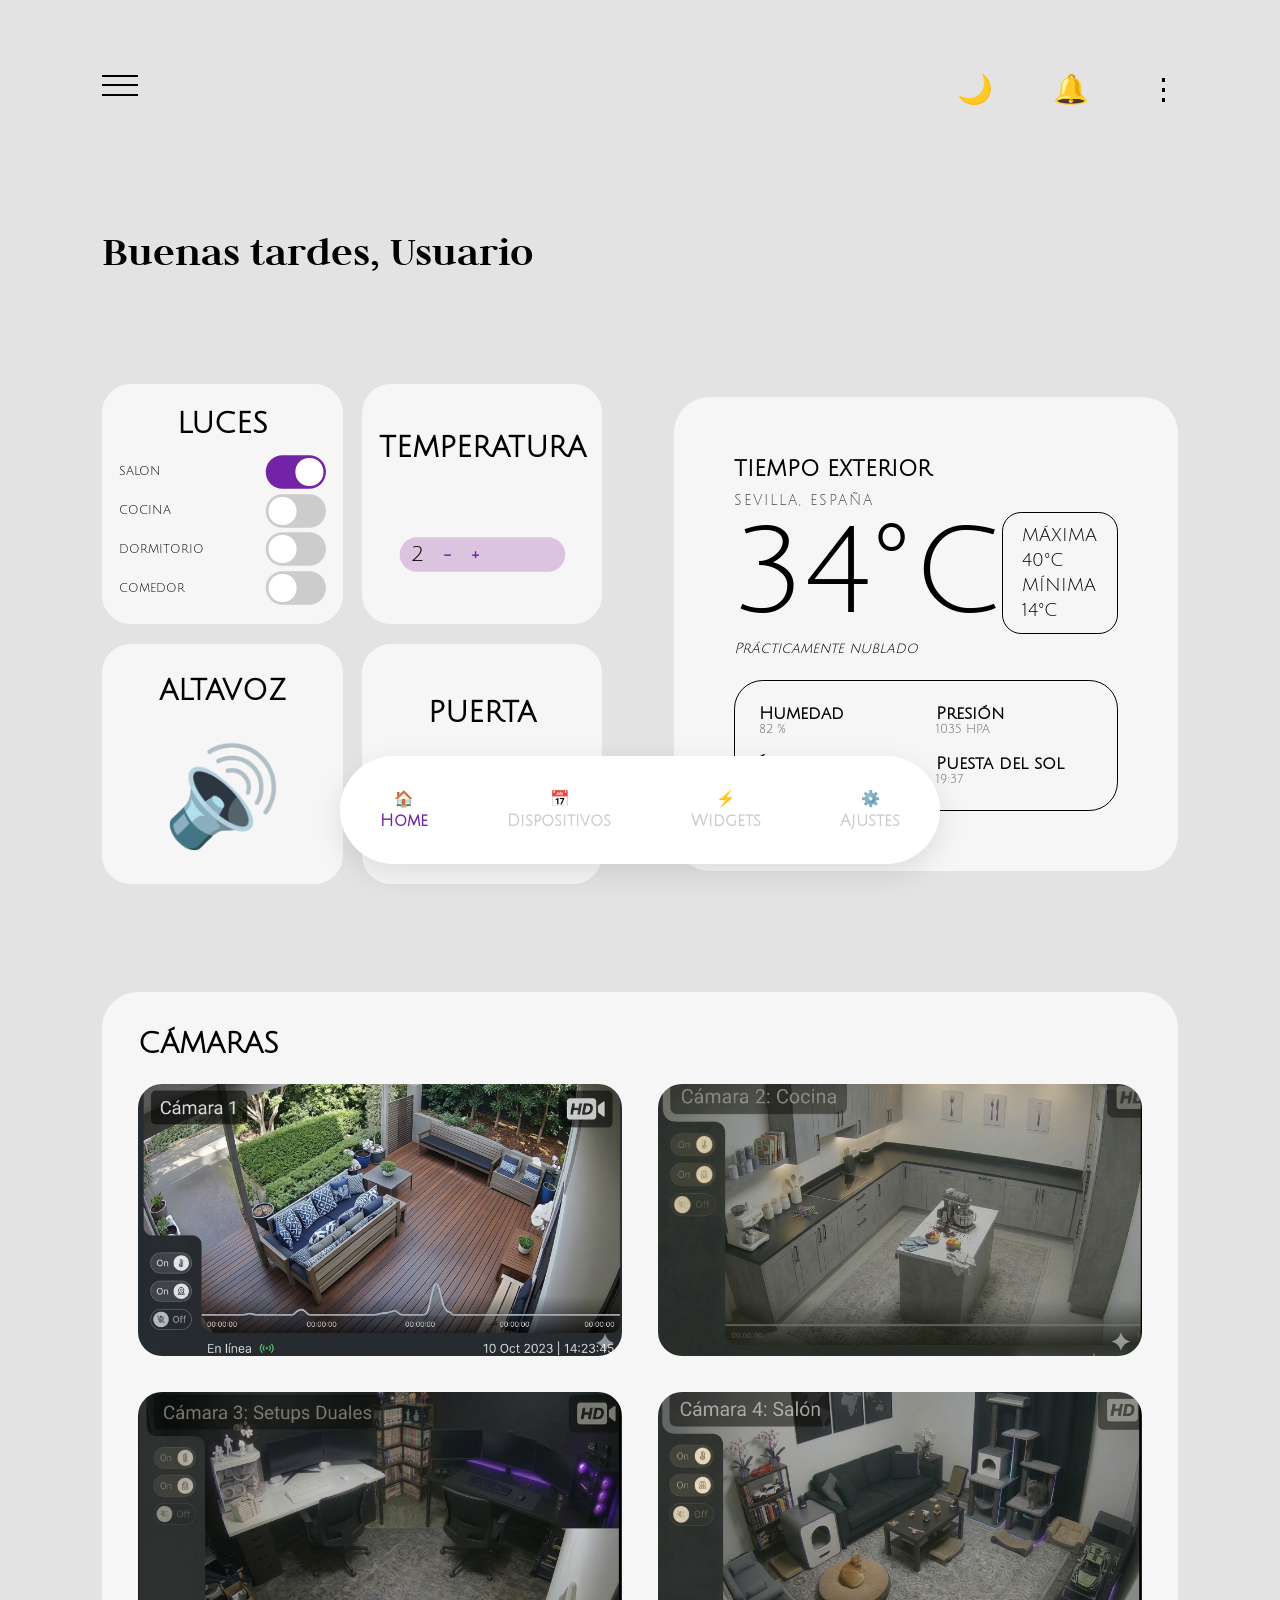
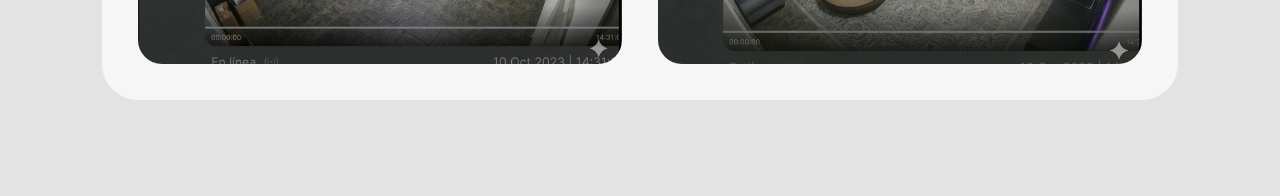
==== index.html @ 878e20cd "Clase MotorJuego creada" ====
<!DOCTYPE html>
<html lang="es">
<head>
    <meta charset="UTF-8">
    <meta name="viewport" content="width=device-width, initial-scale=1.0">
    <title>Smart Home</title>
    <link rel="stylesheet" href="styles.css">
    <link href="https://fonts.googleapis.com/css2?family=Judson&family=Julius+Sans+One&display=swap" rel="stylesheet">
</head>
<body class="tema-claro">

    <main class="contenedor-principal">
        <header class="cabecera">
            <div class="boton-menu">
                <div class="barra-menu"></div>
                <div class="barra-menu"></div>
                <div class="barra-menu"></div>
            </div>
            <div class="iconos-cabecera">
                <div id="interruptor-tema" class="icono-accion">🌙</div>
                <div class="icono-accion">🔔</div>
                <div class="icono-accion">⋮</div>
            </div>
        </header>

        <section class="saludo">
            <h1>Buenas tardes, Usuario</h1>
        </section>

        <div class="widget tarjeta-clima">
    <div class="clima-cabecera">
        <p class="ciudad">TIEMPO EXTERIOR</p>
        <p class="titulo-tiempo">SEVILLA, ESPAÑA</p>
    </div>

    <div class="clima-principal">
        <div class="temp-grande">34°C</div>
        <div class="max-min-caja">
            <p>MÁXIMA 40°C</p>
            <p>MÍNIMA 14°C</p>
        </div>
    </div>

    <p class="estado-cielo">Prácticamente nublado</p>

    <div class="clima-detalles-grid">
        <div class="dato">
            <p>Humedad</p>
            <span>82 %</span>
        </div>
        <div class="dato">
            <p>Presión</p>
            <span>1035 hPa</span>
        </div>
        <div class="dato">
            <p>Índice UV</p>
            <span>14</span>
        </div>
        <div class="dato">
            <p>Puesta del sol</p>
            <span>19:37</span>
        </div>
    </div>
</div>

        <div class="rejilla-controles">
            
            <div class="widget sub-widget">
                <p class="titulo-w">LUCES</p>
                <div class="fila-w">
                    <div>SALON</div>
                    <label class="interruptor">
                        <input type="checkbox" checked>
                        <div class="deslizador"></div>
                    </label>
                </div>
                <div class="fila-w">
                    <div>COCINA</div>
                    <label class="interruptor">
                        <input type="checkbox">
                        <div class="deslizador"></div>
                    </label>
                </div>
                <div class="fila-w">
                    <div>DORMITORIO</div>
                    <label class="interruptor">
                        <input type="checkbox">
                        <div class="deslizador"></div>
                    </label>
                </div>
                <div class="fila-w">
                    <div>COMEDOR</div>
                    <label class="interruptor">
                        <input type="checkbox">
                        <div class="deslizador"></div>
                    </label>
                </div>
            </div>

            <div class="widget sub-widget termostato">
                <p class="titulo-w">TEMPERATURA</p>
                <input type="radio" name="temp" id="t1">
                <input type="radio" name="temp" id="t2" checked>
                <input type="radio" name="temp" id="t3">
                
                <div class="control-botones">
                    <label for="t1" class="btn-adj">-</label>
                    <label for="t2" class="btn-adj">-</label>
                    
                    <div class="numero-ajuste">
                        <div class="n1">1</div>
                        <div class="n2">2</div>
                        <div class="n3">3</div>
                    </div>

                    <label for="t2" class="btn-adj">+</label>
                    <label for="t3" class="btn-adj">+</label>
                </div>
            </div>

            <div class="widget sub-widget">
                <p class="titulo-w">ALTAVOZ</p>
                <div class="icono-grande">🔊</div>
            </div>

            <div class="widget sub-widget">
                <p class="titulo-w">PUERTA</p>
                <label class="interruptor">
                    <input type="checkbox">
                    <div class="deslizador"></div>
                </label>
            </div>
        </div>

        <section class="widget seccion-camaras">
            <p class="titulo-w">CÁMARAS</p>
            <div class="rejilla-camaras">
                <div class="cam hueco-img"><img src="fotos/camara1.png" alt=""></div>
                <div class="cam hueco-img"><img src="fotos/camara2.png" alt=""></div>
                <div class="cam hueco-img"><img src="fotos/camara3.png" alt=""></div>
                <div class="cam hueco-img"><img src="fotos/camara4.png" alt=""></div>
            </div>
        </section>
<!-- Menú -->
        <nav class="navegacion">
            <div class="nav-item activo"><div>🏠</div><p>Home</p></div>
            <div class="nav-item"><div>📅</div><p>Dispositivos</p></div>
            <div class="nav-item"><div>⚡</div><p>Widgets</p></div>
            <div class="nav-item"><div>⚙️</div><p>Ajustes</p></div>
        </nav>
    </main>
<!-- Parte encargada del cambio de tema oscuro/claro -->
    <script>
        const btn = document.getElementById('interruptor-tema');
        btn.addEventListener('click', () => {
            document.body.classList.toggle('modo-oscuro');
            btn.textContent = document.body.classList.contains('modo-oscuro') ? '☀️' : '🌙';
        });
    </script>
</body>
</html>
---- styles.css ----
:root {
    --fondo-fuera: #333;
    --fondo-app: #E3E3E3;
    --tarjeta: rgba(255, 255, 255, 0.7);
    --texto: #000;
    --morado: #7323A6;
    --morado-claro: #DAC4E0;
    --fondo-nav: #FFFFFF;
    --gris: #CCCCCC;
    font-size: 150%;
}

body.modo-oscuro {
    --fondo-app: #121212;
    --tarjeta: #1E1E1E;
    --texto: #FFFFFF;
    --morado-claro: #3D2B4D;
    --fondo-nav: #1A1A1A;
    --gris: #444;
}

* { 
    margin: 0; 
    padding: 0; 
    box-sizing: border-box; 
}

body {
    background-color: var(--fondo-fuera);
    color: var(--texto);
    font-family: 'Julius Sans One', sans-serif;
    display: flex;
    justify-content: center;
    min-height: 100vh;
    transition: background 0.3s ease;
}

.contenedor-principal {
    width: 100%;
    background-color: var(--fondo-app);
    padding: 2rem 12%; 
    padding-bottom: 8rem; 
    min-height: 100vh;
    display: flex;
    flex-direction: column;
}

.cabecera {
    display: flex;
    justify-content: space-between;
    align-items: center;
    margin-bottom: 2rem;
}

.iconos-cabecera { 
    display: flex; 
    gap: 2.5rem; 
    align-items: center; 
}

.iconos-cabecera .icono-accion:nth-child(2):hover {
    animation: temblar 0.3s ease-in-out infinite;
}

@keyframes temblar {
    0%, 100% { transform: rotate(0deg); }
    25% { transform: rotate(15deg); }
    75% { transform: rotate(-15deg); }
}

.icono-accion { 
    cursor: pointer; 
    font-size: 1.2rem; 
    transition: transform 0.2s ease; 
}
.barra-menu { 
    height: 2px; 
    width: 1.5rem; 
    background: var(--texto); 
    margin-bottom: 0.3rem; 
}

.saludo h1 { 
    font-family: 'Judson', serif; 
    font-size: 1.8rem; 
    margin-bottom: 1.5rem; 
}

/* WIDGET CLIMA */
.tarjeta-clima {
    background: var(--tarjeta);
    border-radius: 1.5rem;
    padding: 1.5rem 2rem;
    margin-bottom: 1.5rem;
    display: flex; 
    flex-direction: column;
}

.clima-cabecera {
    text-align: left;
    width: 100%;
}

.titulo-tiempo { 
    font-size: 0.6rem; 
    letter-spacing: 2px; 
    opacity: 0.7; 
}
.ciudad { 
    font-size: 0.9rem; 
    font-weight: bold; 
    margin-bottom: 0.5rem; 
}

.clima-principal {
    display: flex;
    align-items: center;
    justify-content: space-between;
    width: 100%;
    margin-bottom: 0.1rem;
}

.temp-grande { 
    font-size: 3.5rem; 
    font-weight: 300; 
}

.max-min-caja {
    border: 1px solid var(--texto);
    border-radius: 0.8rem;
    padding: 0.4rem 0.8rem;
    font-size: 0.5rem;
    line-height: 1.4;
    background: transparent;
}

.estado-cielo { 
    font-size: 0.6rem; 
    font-style: italic; 
    margin-bottom: 1rem; 
    text-align: left;
    width: 100%;
}

.clima-detalles-grid {
    display: grid;
    grid-template-columns: 1fr 1fr;
    gap: 0.8rem;
    border: 1px solid var(--texto);
    border-radius: 1.2rem;
    padding: 1rem;
    background: transparent;
}

.dato span { 
    font-size: 0.5rem; 
    text-transform: uppercase; 
    opacity: 0.6; 
    display: block; 
}
.dato p { 
    font-size: 0.7rem; 
    font-weight: bold; 
}

.rejilla-controles {
    display: grid;
    grid-template-columns: 1fr 1fr;
    gap: 0.8rem;
    margin-bottom: 1.5rem;
}

.sub-widget {
    aspect-ratio: 1 / 1;
    width: 100%;
    display: flex;
    flex-direction: column;
    align-items: center;
    justify-content: space-around;
    background: var(--tarjeta);
    border-radius: 1.2rem;
    padding: 0.7rem;
    box-sizing: border-box;
    overflow: hidden;
}

/* --- AJUSTE DE CONTENIDO ADAPTABLE --- */
.titulo-w { 
    font-size: 0.7rem; 
    font-weight: bold;
    margin-bottom: 0.2rem;
}

.fila-w { 
    display: flex;
    justify-content: space-between;
    width: 100%;
    align-items: center;
    font-size: 0.5rem;
    gap: 0.2rem;
}

.fila-w div:first-child {
    white-space: nowrap;
    overflow: hidden;
    text-overflow: ellipsis;
    max-width: 55%;
}

/* --- INTERRUPTORES (Ajustados para no pisar texto) --- */
.interruptor { 
    cursor: pointer; 
    position: relative; 
    width: 1.8rem;  
    height: 1rem; 
    transform: scale(0.9); 
    transform-origin: right center;
    flex-shrink: 0; 
}

.interruptor input { 
    opacity: 0; 
    width: 0; 
    height: 0; 
}

.deslizador { 
    position: absolute; 
    inset: 0; 
    background: var(--gris); 
    border-radius: 2rem; 
    transition: 0.4s; 
}

.deslizador:before { 
    position: absolute; 
    content: ""; 
    height: 0.8rem; 
    width: 0.8rem; 
    left: 0.1rem; 
    bottom: 0.1rem; 
    background: #FFF; 
    border-radius: 50%; 
    transition: 0.4s; 
}

input:checked + .deslizador { 
    background: var(--morado); 
}

input:checked + .deslizador:before { 
    transform: translateX(0.8rem); 
}

/* --- TERMOSTATO Y BOTONES --- */
.termostato input, .numero-ajuste div, .control-botones label { 
    display: none; 
}
#t3:checked ~ .control-botones label[for="t2"], #t2:checked ~ .control-botones label[for="t1"] { display: block; order: 1; }
#t1:checked ~ .control-botones .n1, #t2:checked ~ .control-botones .n2, #t3:checked ~ .control-botones .n3 { display: block; }
#t1:checked ~ .control-botones label[for="t2"], #t2:checked ~ .control-botones label[for="t3"] { display: block; order: 3; }

.control-botones {
    background: var(--morado-claro);
    padding: 0.3rem 0.6rem;
    border-radius: 2rem;
    display: flex; 
    gap: 1rem; 
    align-items: center;
    transform: scale(0.8);
    width: 100%;
    max-width: 9rem;
}

.btn-adj { 
    cursor: pointer; 
    color: var(--morado); 
    font-weight: bold; 
    font-size: 0.9rem; 
}

.icono-grande { 
    font-size: 2.2rem; 
}

/* CÁMARAS */
.seccion-camaras {
    background: var(--tarjeta);
    border-radius: 1.5rem;
    padding: 1.5rem;
    margin-bottom: 1rem;
}

.rejilla-camaras { 
    display: grid; 
    grid-template-columns: 1fr; 
    gap: 1.5rem; 
    margin-top: 1rem; 
}

.cam { 
    aspect-ratio: 16 / 9; 
    border-radius: 1rem; 
    overflow: hidden; 
    background: #000; 
}

.cam img { 
    width: 100%; 
    height: 100%; 
    object-fit: cover; 
}

/* --- NAVEGACIÓN --- */
.navegacion {
    position: fixed; 
    bottom: 1.5rem; 
    left: 50%; 
    transform: translateX(-50%);
    width: 80%; 
    max-width: 25rem; 
    height: 4.5rem; 
    background: var(--fondo-nav);
    display: flex; 
    justify-content: space-around; 
    align-items: center;
    border-radius: 2.5rem; 
    box-shadow: 0 10px 30px rgba(0,0,0,0.1); 
    z-index: 1000;
}
.nav-item { 
    text-align: center; 
    color: var(--gris); 
    cursor: pointer; 
    font-size: 0.65rem;
    transition: all 0.3s cubic-bezier(0.175, 0.885, 0.32, 1.275);
}
.nav-item:hover { 
    color: var(--morado); 
    transform: scale(1.2) translateY(-5px); 
}
.nav-item.activo { 
    color: var(--morado); 
}
.nav-item p {
    margin-top: 0.2rem; 
    font-weight: bold; 
}

/* TABLET */
@media (min-width: 48rem) {
    .contenedor-principal { 
        display: grid; 
        grid-template-columns: 1fr 1fr; 
        gap: 2rem; 
        padding: 2rem 5%; 
    }
    .cabecera, .saludo, .tarjeta-clima, .rejilla-controles, .seccion-camaras, .navegacion { 
        grid-column: span 2; 
    }
    .rejilla-controles, .rejilla-camaras { 
        grid-template-columns: 1fr 1fr; 
    }
    .sub-widget { 
        max-width: none; 
        margin: auto; 
    }
    .max-min-caja{
        height: 80%;
        width: 50%;
    }
    .max-min-caja p{
        font-size: large;
        word-spacing: 280%;
    }
}

/* ORDENADOR */
@media (min-width: 64rem) {
    .contenedor-principal {
        display: grid;
        grid-template-columns: 1fr 1fr; 
        grid-template-areas: "header header" "saludo saludo" "widgets tiempo" "camaras camaras";
        gap: 3rem; 
        padding: 3rem 8%;
        font-size: 110%;
        align-items: center; 
    }
    .cabecera { grid-area: header; }
    .saludo { grid-area: saludo; height: fit-content; }
    
    .rejilla-controles { 
        grid-area: widgets; 
        grid-template-columns: 1fr 1fr; 
    }
    
    .tarjeta-clima { 
        grid-area: tiempo; 
        height: auto; 
        width: 100%;
        justify-content: center;
        padding: 2.5rem;
    }
    
    .temp-grande { font-size: 5rem; }
    .interruptor { transform: scale(1.4); }
    .titulo-w{ font-size: 1.2rem; }
    .icono-grande { font-size: 4rem; }
}
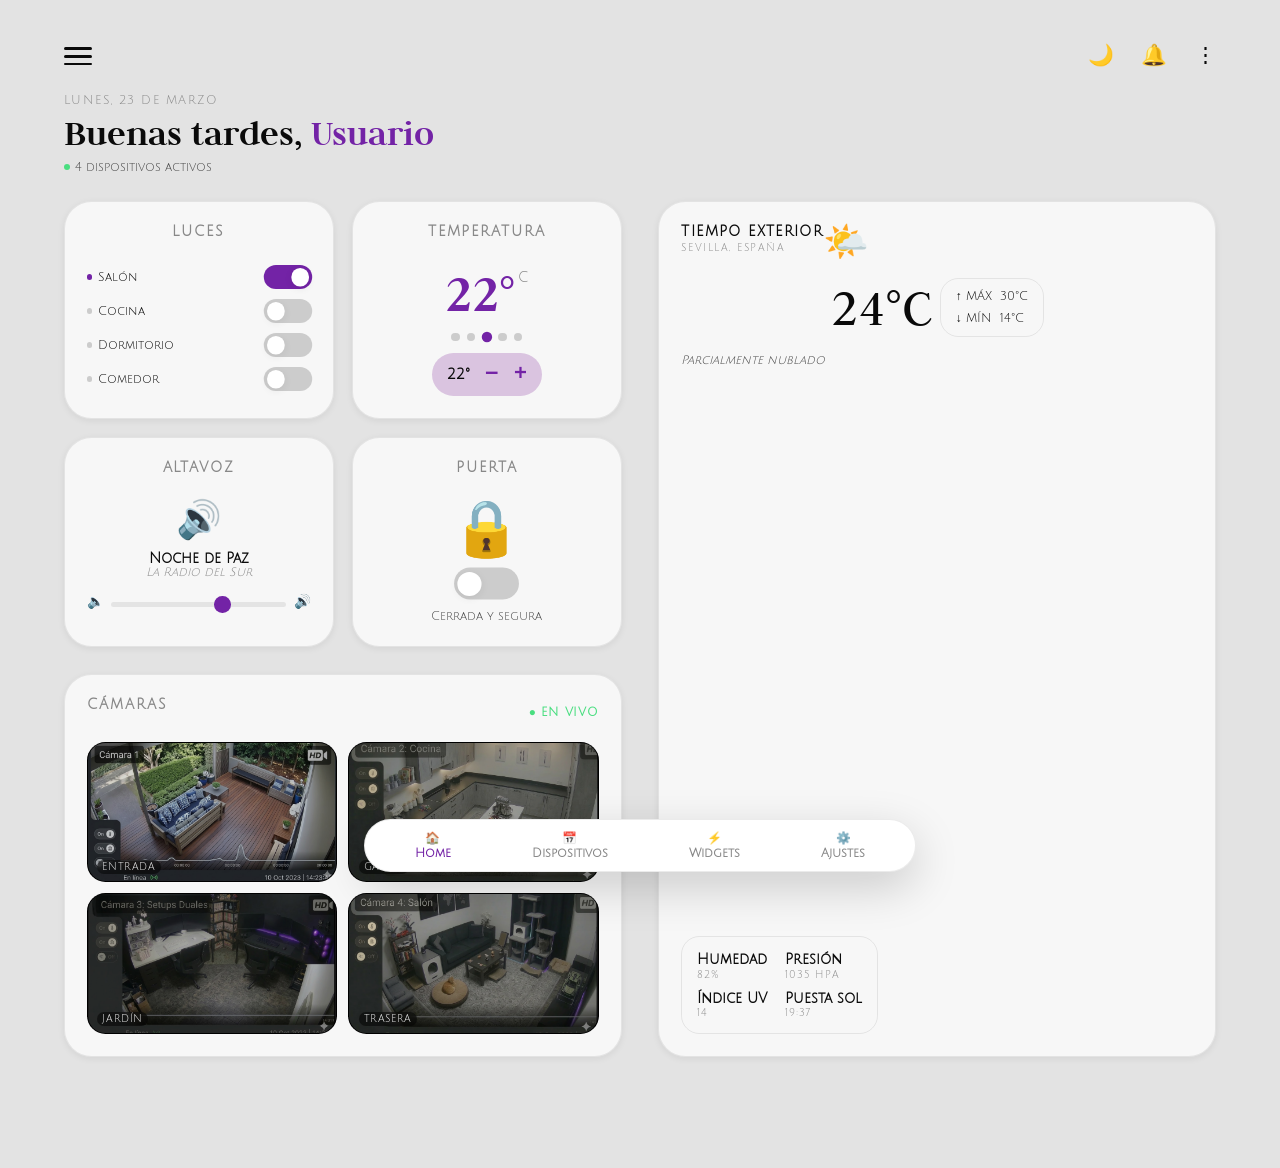
==== commit ab2ffbba: "Modificacion diseño" ====
--- a/index.html
+++ b/index.html
@@ -5,11 +5,15 @@
     <meta name="viewport" content="width=device-width, initial-scale=1.0">
     <title>Smart Home</title>
     <link rel="stylesheet" href="styles.css">
-    <link href="https://fonts.googleapis.com/css2?family=Judson&family=Julius+Sans+One&display=swap" rel="stylesheet">
+    <link href="https://fonts.googleapis.com/css2?family=Judson:ital@0;1&family=Julius+Sans+One&display=swap" rel="stylesheet">
 </head>
-<body class="tema-claro">
+<body>
+
+    <!-- Checkbox oculto que controla el tema oscuro/claro sin JS -->
+    <input type="checkbox" id="tema-toggle" class="tema-input">
 
     <main class="contenedor-principal">
+
         <header class="cabecera">
             <div class="boton-menu">
                 <div class="barra-menu"></div>
@@ -17,145 +21,189 @@
                 <div class="barra-menu"></div>
             </div>
             <div class="iconos-cabecera">
-                <div id="interruptor-tema" class="icono-accion">🌙</div>
-                <div class="icono-accion">🔔</div>
+                <label for="tema-toggle" class="icono-accion icono-tema">
+                    <span class="icono-luna">🌙</span>
+                    <span class="icono-sol">☀️</span>
+                </label>
+                <div class="icono-accion campana">🔔</div>
                 <div class="icono-accion">⋮</div>
             </div>
         </header>
 
         <section class="saludo">
-            <h1>Buenas tardes, Usuario</h1>
+            <p class="saludo-fecha">Lunes, 23 de marzo</p>
+            <h1>Buenas tardes, <span class="saludo-nombre">Usuario</span></h1>
+            <p class="saludo-estado"><span class="estado-punto"></span>4 dispositivos activos</p>
         </section>
 
+        <!-- CLIMA -->
         <div class="widget tarjeta-clima">
-    <div class="clima-cabecera">
-        <p class="ciudad">TIEMPO EXTERIOR</p>
-        <p class="titulo-tiempo">SEVILLA, ESPAÑA</p>
-    </div>
-
-    <div class="clima-principal">
-        <div class="temp-grande">34°C</div>
-        <div class="max-min-caja">
-            <p>MÁXIMA 40°C</p>
-            <p>MÍNIMA 14°C</p>
+            <div class="clima-cabecera">
+                <div>
+                    <p class="ciudad">TIEMPO EXTERIOR</p>
+                    <p class="titulo-tiempo">SEVILLA, ESPAÑA</p>
+                </div>
+                <span class="clima-emoji">🌤️</span>
+            </div>
+            <div class="clima-principal">
+                <div class="temp-grande">24°C</div>
+                <div class="max-min-caja">
+                    <p>↑ MÁX &nbsp;30°C</p>
+                    <p>↓ MÍN &nbsp;14°C</p>
+                </div>
+            </div>
+            <p class="estado-cielo">Parcialmente nublado</p>
+            <div class="clima-detalles-grid">
+                <div class="dato"><p>Humedad</p><span>82%</span></div>
+                <div class="dato"><p>Presión</p><span>1035 hPa</span></div>
+                <div class="dato"><p>Índice UV</p><span>14</span></div>
+                <div class="dato"><p>Puesta sol</p><span>19:37</span></div>
+            </div>
         </div>
-    </div>
-
-    <p class="estado-cielo">Prácticamente nublado</p>
-
-    <div class="clima-detalles-grid">
-        <div class="dato">
-            <p>Humedad</p>
-            <span>82 %</span>
-        </div>
-        <div class="dato">
-            <p>Presión</p>
-            <span>1035 hPa</span>
-        </div>
-        <div class="dato">
-            <p>Índice UV</p>
-            <span>14</span>
-        </div>
-        <div class="dato">
-            <p>Puesta del sol</p>
-            <span>19:37</span>
-        </div>
-    </div>
-</div>
-
+
+        <!-- REJILLA CONTROLES -->
         <div class="rejilla-controles">
-            
+
+            <!-- LUCES -->
             <div class="widget sub-widget">
                 <p class="titulo-w">LUCES</p>
                 <div class="fila-w">
-                    <div>SALON</div>
-                    <label class="interruptor">
-                        <input type="checkbox" checked>
-                        <div class="deslizador"></div>
-                    </label>
-                </div>
-                <div class="fila-w">
-                    <div>COCINA</div>
-                    <label class="interruptor">
-                        <input type="checkbox">
-                        <div class="deslizador"></div>
-                    </label>
-                </div>
-                <div class="fila-w">
-                    <div>DORMITORIO</div>
-                    <label class="interruptor">
-                        <input type="checkbox">
-                        <div class="deslizador"></div>
-                    </label>
-                </div>
-                <div class="fila-w">
-                    <div>COMEDOR</div>
-                    <label class="interruptor">
-                        <input type="checkbox">
-                        <div class="deslizador"></div>
-                    </label>
-                </div>
-            </div>
-
+                    <div class="luz-label"><span class="luz-dot luz-on"></span>Salón</div>
+                    <label class="interruptor"><input type="checkbox" checked><div class="deslizador"></div></label>
+                </div>
+                <div class="fila-w">
+                    <div class="luz-label"><span class="luz-dot"></span>Cocina</div>
+                    <label class="interruptor"><input type="checkbox"><div class="deslizador"></div></label>
+                </div>
+                <div class="fila-w">
+                    <div class="luz-label"><span class="luz-dot"></span>Dormitorio</div>
+                    <label class="interruptor"><input type="checkbox"><div class="deslizador"></div></label>
+                </div>
+                <div class="fila-w">
+                    <div class="luz-label"><span class="luz-dot"></span>Comedor</div>
+                    <label class="interruptor"><input type="checkbox"><div class="deslizador"></div></label>
+                </div>
+            </div>
+
+            <!-- TERMOSTATO -->
             <div class="widget sub-widget termostato">
                 <p class="titulo-w">TEMPERATURA</p>
-                <input type="radio" name="temp" id="t1">
-                <input type="radio" name="temp" id="t2" checked>
-                <input type="radio" name="temp" id="t3">
-                
+
+                <input type="radio" name="temp" id="t1" class="temp-radio">
+                <input type="radio" name="temp" id="t2" class="temp-radio">
+                <input type="radio" name="temp" id="t3" class="temp-radio" checked>
+                <input type="radio" name="temp" id="t4" class="temp-radio">
+                <input type="radio" name="temp" id="t5" class="temp-radio">
+
+                <!-- Número que se muestra según el radio activo -->
+                <div class="temp-display">
+                    <span class="temp-num n1">18°</span>
+                    <span class="temp-num n2">20°</span>
+                    <span class="temp-num n3">22°</span>
+                    <span class="temp-num n4">24°</span>
+                    <span class="temp-num n5">26°</span>
+                    <span class="temp-unit">C</span>
+                </div>
+
+                <!-- Puntitos indicadores -->
+                <div class="temp-dots">
+                    <label for="t1" class="temp-dot"></label>
+                    <label for="t2" class="temp-dot"></label>
+                    <label for="t3" class="temp-dot"></label>
+                    <label for="t4" class="temp-dot"></label>
+                    <label for="t5" class="temp-dot"></label>
+                </div>
+
                 <div class="control-botones">
-                    <label for="t1" class="btn-adj">-</label>
-                    <label for="t2" class="btn-adj">-</label>
-                    
+                    <!-- Botón menos: cada radio "activa" su propio label de bajar -->
+                    <label for="t1" class="btn-adj btn-menos b-t2">−</label>
+                    <label for="t2" class="btn-adj btn-menos b-t3">−</label>
+                    <label for="t3" class="btn-adj btn-menos b-t4">−</label>
+                    <label for="t4" class="btn-adj btn-menos b-t5">−</label>
+
                     <div class="numero-ajuste">
-                        <div class="n1">1</div>
-                        <div class="n2">2</div>
-                        <div class="n3">3</div>
+                        <div class="n1">18°</div>
+                        <div class="n2">20°</div>
+                        <div class="n3">22°</div>
+                        <div class="n4">24°</div>
+                        <div class="n5">26°</div>
                     </div>
 
-                    <label for="t2" class="btn-adj">+</label>
-                    <label for="t3" class="btn-adj">+</label>
-                </div>
-            </div>
-
-            <div class="widget sub-widget">
+                    <!-- Botón mas -->
+                    <label for="t2" class="btn-adj btn-mas b-t1">+</label>
+                    <label for="t3" class="btn-adj btn-mas b-t2">+</label>
+                    <label for="t4" class="btn-adj btn-mas b-t3">+</label>
+                    <label for="t5" class="btn-adj btn-mas b-t4">+</label>
+                </div>
+            </div>
+
+            <!-- ALTAVOZ -->
+            <div class="widget sub-widget altavoz-widget">
                 <p class="titulo-w">ALTAVOZ</p>
-                <div class="icono-grande">🔊</div>
-            </div>
-
-            <div class="widget sub-widget">
+                <div class="altavoz-icono">🔊</div>
+                <div class="altavoz-info">
+                    <p class="altavoz-cancion">Noche de Paz</p>
+                    <p class="altavoz-artista">La Radio del Sur</p>
+                </div>
+                <div class="altavoz-volumen">
+                    <span class="vol-label">🔈</span>
+                    <div class="vol-track">
+                        <input type="range" class="vol-slider" min="0" max="100" value="65">
+                    </div>
+                    <span class="vol-label">🔊</span>
+                </div>
+            </div>
+
+            <!-- PUERTA -->
+            <div class="widget sub-widget puerta-widget">
                 <p class="titulo-w">PUERTA</p>
-                <label class="interruptor">
-                    <input type="checkbox">
+                <div class="puerta-iconos">
+                    <span class="puerta-cerrada-ico">🔒</span>
+                    <span class="puerta-abierta-ico">🔓</span>
+                </div>
+                <label class="interruptor interruptor--grande">
+                    <input type="checkbox" class="puerta-check">
                     <div class="deslizador"></div>
                 </label>
-            </div>
+                <p class="puerta-txt puerta-txt--cerrada">Cerrada y segura</p>
+                <p class="puerta-txt puerta-txt--abierta">Acceso permitido</p>
+            </div>
+
         </div>
 
+        <!-- CÁMARAS -->
         <section class="widget seccion-camaras">
-            <p class="titulo-w">CÁMARAS</p>
+            <div class="camaras-header">
+                <p class="titulo-w">CÁMARAS</p>
+                <span class="badge-live">● EN VIVO</span>
+            </div>
             <div class="rejilla-camaras">
-                <div class="cam hueco-img"><img src="fotos/camara1.png" alt=""></div>
-                <div class="cam hueco-img"><img src="fotos/camara2.png" alt=""></div>
-                <div class="cam hueco-img"><img src="fotos/camara3.png" alt=""></div>
-                <div class="cam hueco-img"><img src="fotos/camara4.png" alt=""></div>
+                <div class="cam hueco-img">
+                    <img src="fotos/camara1.png" alt="Cámara entrada">
+                    <span class="cam-label">Entrada</span>
+                </div>
+                <div class="cam hueco-img">
+                    <img src="fotos/camara2.png" alt="Cámara garaje">
+                    <span class="cam-label">Garaje</span>
+                </div>
+                <div class="cam hueco-img">
+                    <img src="fotos/camara3.png" alt="Cámara jardín">
+                    <span class="cam-label">Jardín</span>
+                </div>
+                <div class="cam hueco-img">
+                    <img src="fotos/camara4.png" alt="Cámara trasera">
+                    <span class="cam-label">Trasera</span>
+                </div>
             </div>
         </section>
-<!-- Menú -->
+
         <nav class="navegacion">
             <div class="nav-item activo"><div>🏠</div><p>Home</p></div>
             <div class="nav-item"><div>📅</div><p>Dispositivos</p></div>
             <div class="nav-item"><div>⚡</div><p>Widgets</p></div>
             <div class="nav-item"><div>⚙️</div><p>Ajustes</p></div>
         </nav>
+
     </main>
-<!-- Parte encargada del cambio de tema oscuro/claro -->
-    <script>
-        const btn = document.getElementById('interruptor-tema');
-        btn.addEventListener('click', () => {
-            document.body.classList.toggle('modo-oscuro');
-            btn.textContent = document.body.classList.contains('modo-oscuro') ? '☀️' : '🌙';
-        });
-    </script>
 </body>
 </html>
--- a/styles.css
+++ b/styles.css
@@ -1,409 +1,438 @@
+/* ============================================================
+   VARIABLES — 3 capas: primitivas → semánticas → componentes
+   ============================================================ */
 :root {
-    --fondo-fuera: #333;
-    --fondo-app: #E3E3E3;
-    --tarjeta: rgba(255, 255, 255, 0.7);
-    --texto: #000;
-    --morado: #7323A6;
-    --morado-claro: #DAC4E0;
-    --fondo-nav: #FFFFFF;
-    --gris: #CCCCCC;
+    /* Capa 1: Primitivas */
+    --clr-purple-900: #1a0a2e;  --clr-purple-700: #4a1a7a;
+    --clr-purple-500: #7323A6;  --clr-purple-300: #a259d4;
+    --clr-purple-100: #DAC4E0;
+    --clr-neutral-900: #111;    --clr-neutral-800: #1E1E1E;
+    --clr-neutral-700: #2a2a2a; --clr-neutral-600: #444;
+    --clr-neutral-400: #888;    --clr-neutral-200: #CCC;
+    --clr-neutral-100: #E3E3E3; --clr-white: #FFF;
+    --clr-green: #4ade80;
+
+    /* Capa 2: Semánticas — modo claro */
+    --color-fondo-pagina:   var(--clr-neutral-200);
+    --color-fondo-app:      var(--clr-neutral-100);
+    --color-superficie:     rgba(255,255,255,0.7);
+    --color-borde:          rgba(0,0,0,0.08);
+    --color-texto:          #0a0a0a;
+    --color-texto-sec:      var(--clr-neutral-600);
+    --color-texto-muted:    var(--clr-neutral-400);
+    --color-acento:         var(--clr-purple-500);
+    --color-acento-claro:   var(--clr-purple-100);
+    --color-acento-oscuro:  var(--clr-purple-700);
+    --color-exito:          var(--clr-green);
+    --color-nav-fondo:      var(--clr-white);
+    --color-toggle-off:     var(--clr-neutral-200);
+
+    /* Capa 3: Componentes */
+    --widget-fondo:   var(--color-superficie);
+    --widget-borde:   1px solid var(--color-borde);
+    --widget-radio:   1.5rem;
+    --widget-padding: 1.2rem;
+
+    /* Utilidades */
+    --r-sm: 0.5rem;   --r-md: 1rem;
+    --r-lg: 1.5rem;   --r-full: 9999rem;
+    --shadow-sm: 0 0.1rem 0.4rem rgba(0,0,0,0.07);
+    --shadow-lg: 0 0.8rem 2.5rem rgba(0,0,0,0.18);
+    --t-fast: 0.15s ease;  --t-normal: 0.3s ease;
+    --t-bounce: 0.4s cubic-bezier(0.175,0.885,0.32,1.275);
+
+    /* Tipografía — todo rem */
+    --fs-2xs: 0.55rem;  --fs-xs: 0.65rem;  --fs-sm: 0.75rem;
+    --fs-md:  1.125rem; --fs-lg: 1.5rem;   --fs-xl: 2rem;
+    --fs-2xl: 3rem;     --fs-3xl: 4rem;
+
     font-size: 150%;
 }
 
-body.modo-oscuro {
-    --fondo-app: #121212;
-    --tarjeta: #1E1E1E;
-    --texto: #FFFFFF;
-    --morado-claro: #3D2B4D;
-    --fondo-nav: #1A1A1A;
-    --gris: #444;
-}
-
-* { 
-    margin: 0; 
-    padding: 0; 
-    box-sizing: border-box; 
-}
+/* Modo oscuro — solo semánticas */
+.tema-input:checked ~ .contenedor-principal {
+    --color-fondo-app:    var(--clr-neutral-900);
+    --color-superficie:   var(--clr-neutral-800);
+    --color-borde:        rgba(255,255,255,0.09);
+    --color-texto:        var(--clr-white);
+    --color-texto-sec:    var(--clr-neutral-400);
+    --color-texto-muted:  var(--clr-neutral-600);
+    --color-acento-claro: var(--clr-purple-900);
+    --color-acento-oscuro:var(--clr-purple-300);
+    --color-nav-fondo:    var(--clr-neutral-800);
+    --color-toggle-off:   var(--clr-neutral-700);
+}
+/* Nav es fixed, necesita selector propio para modo oscuro */
+.tema-input:checked ~ .contenedor-principal .navegacion {
+    background: var(--clr-neutral-800);
+    border-color: rgba(255,255,255,0.09);
+}
+.tema-input:checked ~ .contenedor-principal .nav-item       { color: var(--clr-neutral-400); }
+.tema-input:checked ~ .contenedor-principal .nav-item.activo{ color: var(--clr-purple-300); }
+
+/* ============================================================
+   RESET & BASE
+   ============================================================ */
+*, *::before, *::after { margin: 0; padding: 0; box-sizing: border-box; }
+img { display: block; width: 100%; height: 100%; object-fit: cover; }
+ul  { list-style: none; }
+
+.tema-input { position: absolute; opacity: 0; width: 0; height: 0; pointer-events: none; }
 
 body {
-    background-color: var(--fondo-fuera);
-    color: var(--texto);
+    background: var(--color-fondo-pagina);
     font-family: 'Julius Sans One', sans-serif;
     display: flex;
     justify-content: center;
     min-height: 100vh;
-    transition: background 0.3s ease;
-}
-
+}
+
+/* ============================================================
+   CONTENEDOR (Mobile First)
+   ============================================================ */
 .contenedor-principal {
     width: 100%;
-    background-color: var(--fondo-app);
-    padding: 2rem 12%; 
-    padding-bottom: 8rem; 
+    background: var(--color-fondo-app);
+    color: var(--color-texto);
+    padding: 1.5rem 6% 8rem;
     min-height: 100vh;
     display: flex;
     flex-direction: column;
-}
-
-.cabecera {
-    display: flex;
-    justify-content: space-between;
-    align-items: center;
-    margin-bottom: 2rem;
-}
-
-.iconos-cabecera { 
-    display: flex; 
-    gap: 2.5rem; 
-    align-items: center; 
-}
-
-.iconos-cabecera .icono-accion:nth-child(2):hover {
-    animation: temblar 0.3s ease-in-out infinite;
-}
-
+    gap: 1.25rem;
+    transition: background var(--t-normal), color var(--t-normal);
+}
+
+/* ============================================================
+   CABECERA
+   ============================================================ */
+.cabecera { display: flex; justify-content: space-between; align-items: center; }
+
+.boton-menu { cursor: pointer; display: flex; flex-direction: column; gap: 0.3em; }
+.barra-menu { display: block; height: 0.125rem; width: 1.5rem; background: var(--color-texto); border-radius: var(--r-full); transition: background var(--t-normal); }
+
+.iconos-cabecera { display: flex; gap: 1.5rem; align-items: center; }
+
+.icono-accion { cursor: pointer; font-size: var(--fs-md); line-height: 1; transition: transform var(--t-bounce); }
+.icono-accion:hover { transform: scale(1.2); }
+
+.icono-tema  { display: flex; align-items: center; }
+.icono-luna  { display: block; }
+.icono-sol   { display: none; }
+.tema-input:checked ~ .contenedor-principal .icono-luna { display: none; }
+.tema-input:checked ~ .contenedor-principal .icono-sol  { display: block; }
+
+.campana:hover { animation: temblar 0.4s ease-in-out infinite; }
 @keyframes temblar {
     0%, 100% { transform: rotate(0deg); }
-    25% { transform: rotate(15deg); }
-    75% { transform: rotate(-15deg); }
-}
-
-.icono-accion { 
-    cursor: pointer; 
-    font-size: 1.2rem; 
-    transition: transform 0.2s ease; 
-}
-.barra-menu { 
-    height: 2px; 
-    width: 1.5rem; 
-    background: var(--texto); 
-    margin-bottom: 0.3rem; 
-}
-
-.saludo h1 { 
-    font-family: 'Judson', serif; 
-    font-size: 1.8rem; 
-    margin-bottom: 1.5rem; 
-}
-
-/* WIDGET CLIMA */
+    25%  { transform: rotate(18deg); }
+    75%  { transform: rotate(-18deg); }
+}
+
+/* ============================================================
+   SALUDO
+   ============================================================ */
+.saludo-fecha {
+    font-size: var(--fs-xs);
+    color: var(--color-texto-muted);
+    text-transform: uppercase;
+    letter-spacing: 0.12em;
+    margin-bottom: 0.2rem;
+}
+.saludo h1   { font-family: 'Judson', serif; font-size: var(--fs-lg); font-weight: 700; line-height: 1.2; }
+.saludo-nombre { color: var(--color-acento); }
+.saludo-estado { display: flex; align-items: center; gap: 0.4em; font-size: var(--fs-xs); color: var(--color-texto-sec); margin-top: 0.3rem; }
+
+.estado-punto {
+    display: inline-block;
+    width: 0.5em; height: 0.5em;
+    background: var(--color-exito);
+    border-radius: var(--r-full);
+    animation: pulso 2s ease-in-out infinite;
+}
+@keyframes pulso { 0%, 100% { opacity: 1; } 50% { opacity: 0.3; } }
+
+/* ============================================================
+   WIDGET BASE
+   ============================================================ */
+.widget {
+    background: var(--widget-fondo);
+    border: var(--widget-borde);
+    border-radius: var(--widget-radio);
+    padding: var(--widget-padding);
+    box-shadow: var(--shadow-sm);
+    transition: background var(--t-normal), border-color var(--t-normal), color var(--t-normal);
+}
+.titulo-w {
+    font-size: var(--fs-sm);
+    font-weight: bold;
+    letter-spacing: 0.14em;
+    color: var(--color-texto-muted);
+    margin-bottom: 0.8rem;
+    text-transform: uppercase;
+}
+
+/* ============================================================
+   CLIMA — grid horizontal en móvil/tablet, flex vertical en escritorio
+   ============================================================ */
 .tarjeta-clima {
-    background: var(--tarjeta);
-    border-radius: 1.5rem;
-    padding: 1.5rem 2rem;
-    margin-bottom: 1.5rem;
-    display: flex; 
-    flex-direction: column;
-}
-
-.clima-cabecera {
-    text-align: left;
-    width: 100%;
-}
-
-.titulo-tiempo { 
-    font-size: 0.6rem; 
-    letter-spacing: 2px; 
-    opacity: 0.7; 
-}
-.ciudad { 
-    font-size: 0.9rem; 
-    font-weight: bold; 
-    margin-bottom: 0.5rem; 
-}
-
-.clima-principal {
-    display: flex;
-    align-items: center;
-    justify-content: space-between;
-    width: 100%;
-    margin-bottom: 0.1rem;
-}
-
-.temp-grande { 
-    font-size: 3.5rem; 
-    font-weight: 300; 
-}
-
-.max-min-caja {
-    border: 1px solid var(--texto);
-    border-radius: 0.8rem;
-    padding: 0.4rem 0.8rem;
-    font-size: 0.5rem;
-    line-height: 1.4;
-    background: transparent;
-}
-
-.estado-cielo { 
-    font-size: 0.6rem; 
-    font-style: italic; 
-    margin-bottom: 1rem; 
-    text-align: left;
-    width: 100%;
-}
-
-.clima-detalles-grid {
     display: grid;
     grid-template-columns: 1fr 1fr;
-    gap: 0.8rem;
-    border: 1px solid var(--texto);
-    border-radius: 1.2rem;
-    padding: 1rem;
-    background: transparent;
-}
-
-.dato span { 
-    font-size: 0.5rem; 
-    text-transform: uppercase; 
-    opacity: 0.6; 
-    display: block; 
-}
-.dato p { 
-    font-size: 0.7rem; 
-    font-weight: bold; 
-}
-
+    grid-template-areas: "cab principal" "cielo principal" "detalles detalles";
+    gap: 0.5rem 1rem;
+    align-items: start;
+}
+.clima-cabecera     { grid-area: cab; display: flex; justify-content: space-between; align-items: flex-start; }
+.clima-principal    { grid-area: principal; justify-self: end; align-self: center; display: flex; flex-direction: column; align-items: flex-end; gap: 0.4rem; }
+.estado-cielo       { grid-area: cielo; font-size: var(--fs-xs); font-style: italic; color: var(--color-texto-sec); align-self: start; }
+.clima-detalles-grid{ grid-area: detalles; display: grid; grid-template-columns: repeat(2,1fr); gap: 0.6rem; border: 1px solid var(--color-borde); border-radius: var(--r-md); padding: 0.8rem; }
+
+.ciudad       { font-size: var(--fs-sm); font-weight: bold; letter-spacing: 0.1em; }
+.titulo-tiempo{ font-size: var(--fs-2xs); letter-spacing: 0.15em; color: var(--color-texto-muted); margin-top: 0.15rem; }
+.clima-emoji  { font-size: var(--fs-xl); line-height: 1; }
+.temp-grande  { font-size: var(--fs-3xl); font-weight: 300; line-height: 1; font-family: 'Judson', serif; }
+.max-min-caja { border: 1px solid var(--color-borde); border-radius: var(--r-md); padding: 0.4rem 0.8rem; font-size: var(--fs-xs); line-height: 1.8; }
+.dato p       { font-size: var(--fs-sm); font-weight: bold; }
+.dato span    { font-size: var(--fs-2xs); color: var(--color-texto-muted); display: block; margin-top: 0.1rem; text-transform: uppercase; letter-spacing: 0.08em; }
+
+/* ============================================================
+   REJILLA CONTROLES — 2×2 en móvil
+   ============================================================ */
 .rejilla-controles {
     display: grid;
-    grid-template-columns: 1fr 1fr;
-    gap: 0.8rem;
-    margin-bottom: 1.5rem;
-}
-
+    grid-template-columns: repeat(2, 1fr);
+    gap: 1rem;
+}
 .sub-widget {
-    aspect-ratio: 1 / 1;
-    width: 100%;
     display: flex;
     flex-direction: column;
     align-items: center;
     justify-content: space-around;
-    background: var(--tarjeta);
-    border-radius: 1.2rem;
-    padding: 0.7rem;
-    box-sizing: border-box;
-    overflow: hidden;
-}
-
-/* --- AJUSTE DE CONTENIDO ADAPTABLE --- */
-.titulo-w { 
-    font-size: 0.7rem; 
-    font-weight: bold;
-    margin-bottom: 0.2rem;
-}
-
-.fila-w { 
-    display: flex;
-    justify-content: space-between;
-    width: 100%;
-    align-items: center;
-    font-size: 0.5rem;
-    gap: 0.2rem;
-}
-
-.fila-w div:first-child {
-    white-space: nowrap;
-    overflow: hidden;
-    text-overflow: ellipsis;
-    max-width: 55%;
-}
-
-/* --- INTERRUPTORES (Ajustados para no pisar texto) --- */
-.interruptor { 
-    cursor: pointer; 
-    position: relative; 
-    width: 1.8rem;  
-    height: 1rem; 
-    transform: scale(0.9); 
-    transform-origin: right center;
-    flex-shrink: 0; 
-}
-
-.interruptor input { 
-    opacity: 0; 
-    width: 0; 
-    height: 0; 
-}
-
-.deslizador { 
-    position: absolute; 
-    inset: 0; 
-    background: var(--gris); 
-    border-radius: 2rem; 
-    transition: 0.4s; 
-}
-
-.deslizador:before { 
-    position: absolute; 
-    content: ""; 
-    height: 0.8rem; 
-    width: 0.8rem; 
-    left: 0.1rem; 
-    bottom: 0.1rem; 
-    background: #FFF; 
-    border-radius: 50%; 
-    transition: 0.4s; 
-}
-
-input:checked + .deslizador { 
-    background: var(--morado); 
-}
-
-input:checked + .deslizador:before { 
-    transform: translateX(0.8rem); 
-}
-
-/* --- TERMOSTATO Y BOTONES --- */
-.termostato input, .numero-ajuste div, .control-botones label { 
-    display: none; 
-}
-#t3:checked ~ .control-botones label[for="t2"], #t2:checked ~ .control-botones label[for="t1"] { display: block; order: 1; }
-#t1:checked ~ .control-botones .n1, #t2:checked ~ .control-botones .n2, #t3:checked ~ .control-botones .n3 { display: block; }
-#t1:checked ~ .control-botones label[for="t2"], #t2:checked ~ .control-botones label[for="t3"] { display: block; order: 3; }
-
-.control-botones {
-    background: var(--morado-claro);
-    padding: 0.3rem 0.6rem;
-    border-radius: 2rem;
-    display: flex; 
-    gap: 1rem; 
-    align-items: center;
-    transform: scale(0.8);
-    width: 100%;
-    max-width: 9rem;
-}
-
-.btn-adj { 
-    cursor: pointer; 
-    color: var(--morado); 
-    font-weight: bold; 
-    font-size: 0.9rem; 
-}
-
-.icono-grande { 
-    font-size: 2.2rem; 
-}
-
-/* CÁMARAS */
-.seccion-camaras {
-    background: var(--tarjeta);
-    border-radius: 1.5rem;
-    padding: 1.5rem;
-    margin-bottom: 1rem;
-}
-
-.rejilla-camaras { 
-    display: grid; 
-    grid-template-columns: 1fr; 
-    gap: 1.5rem; 
-    margin-top: 1rem; 
-}
-
-.cam { 
-    aspect-ratio: 16 / 9; 
-    border-radius: 1rem; 
-    overflow: hidden; 
-    background: #000; 
-}
-
-.cam img { 
-    width: 100%; 
-    height: 100%; 
-    object-fit: cover; 
-}
-
-/* --- NAVEGACIÓN --- */
+    aspect-ratio: 1 / 1;
+    padding: 1.2rem;
+}
+
+/* ============================================================
+   TOGGLE (interruptores)
+   ============================================================ */
+.interruptor { position: relative; width: 2.4rem; height: 1.2rem; cursor: pointer; flex-shrink: 0; }
+.interruptor input { opacity: 0; width: 0; height: 0; position: absolute; }
+.deslizador {
+    position: absolute; inset: 0;
+    background: var(--color-toggle-off);
+    border-radius: var(--r-full);
+    transition: background var(--t-normal);
+}
+.deslizador::before {
+    content: ''; position: absolute;
+    width: 0.9rem; height: 0.9rem;
+    left: 0.15rem; top: 50%;
+    transform: translateY(-50%);
+    background: var(--clr-white);
+    border-radius: 50%;
+    box-shadow: var(--shadow-sm);
+    transition: transform var(--t-normal);
+}
+.interruptor input:checked + .deslizador                { background: var(--color-acento); }
+.interruptor input:checked + .deslizador::before        { transform: translateY(-50%) translateX(1.2rem); }
+
+.interruptor--grande { width: 3.2rem; height: 1.6rem; }
+.interruptor--grande .deslizador::before                { width: 1.2rem; height: 1.2rem; }
+.interruptor--grande input:checked + .deslizador::before{ transform: translateY(-50%) translateX(1.6rem); }
+
+/* ============================================================
+   LUCES
+   ============================================================ */
+.fila-w     { display: flex; justify-content: space-between; width: 100%; align-items: center; font-size: var(--fs-xs); }
+.luz-label  { display: flex; align-items: center; gap: 0.5em; }
+.luz-dot    { display: inline-block; width: 0.45em; height: 0.45em; border-radius: var(--r-full); background: var(--color-toggle-off); transition: background var(--t-normal); }
+.luz-dot.luz-on { background: var(--color-acento); }
+
+/* ============================================================
+   TERMOSTATO (CSS puro, sin JS)
+   ============================================================ */
+.termostato  { gap: 0.6rem; }
+.temp-radio  { display: none; }
+
+.temp-display{ display: flex; align-items: baseline; justify-content: center; gap: 0.15em; }
+.temp-num    { display: none; font-family: 'Judson', serif; font-size: var(--fs-2xl); color: var(--color-acento); line-height: 1; font-weight: 700; }
+.temp-unit   { font-size: var(--fs-sm); color: var(--color-texto-muted); align-self: flex-start; padding-top: 0.3em; }
+
+#t1:checked ~ .temp-display .n1, #t2:checked ~ .temp-display .n2,
+#t3:checked ~ .temp-display .n3, #t4:checked ~ .temp-display .n4,
+#t5:checked ~ .temp-display .n5 { display: block; }
+
+.temp-dots  { display: flex; gap: 0.4em; justify-content: center; }
+.temp-dot   { width: 0.45em; height: 0.45em; border-radius: var(--r-full); background: var(--color-toggle-off); cursor: pointer; transition: background var(--t-fast), transform var(--t-fast); }
+.temp-dot:hover { transform: scale(1.4); }
+
+#t1:checked ~ .temp-dots label:nth-child(1), #t2:checked ~ .temp-dots label:nth-child(2),
+#t3:checked ~ .temp-dots label:nth-child(3), #t4:checked ~ .temp-dots label:nth-child(4),
+#t5:checked ~ .temp-dots label:nth-child(5) { background: var(--color-acento); transform: scale(1.3); }
+
+.control-botones { background: var(--color-acento-claro); padding: 0.4rem 0.8rem; border-radius: var(--r-full); display: flex; gap: 0.8rem; align-items: center; transition: background var(--t-normal); }
+.btn-adj         { cursor: pointer; color: var(--color-acento); font-weight: bold; font-size: var(--fs-lg); line-height: 1; transition: transform var(--t-fast), color var(--t-fast); display: none; }
+.btn-adj:hover   { transform: scale(1.3); color: var(--color-acento-oscuro); }
+.numero-ajuste   { font-size: var(--fs-sm); font-weight: bold; color: var(--color-texto); }
+.numero-ajuste div { display: none; }
+
+#t2:checked ~ .control-botones .b-t2.btn-menos,
+#t3:checked ~ .control-botones .b-t3.btn-menos,
+#t4:checked ~ .control-botones .b-t4.btn-menos,
+#t5:checked ~ .control-botones .b-t5.btn-menos { display: block; order: 1; }
+
+#t1:checked ~ .control-botones .n1, #t2:checked ~ .control-botones .n2,
+#t3:checked ~ .control-botones .n3, #t4:checked ~ .control-botones .n4,
+#t5:checked ~ .control-botones .n5 { display: block; order: 2; }
+
+#t1:checked ~ .control-botones .b-t1.btn-mas,
+#t2:checked ~ .control-botones .b-t2.btn-mas,
+#t3:checked ~ .control-botones .b-t3.btn-mas,
+#t4:checked ~ .control-botones .b-t4.btn-mas { display: block; order: 3; }
+
+/* ============================================================
+   ALTAVOZ
+   ============================================================ */
+.altavoz-icono   { font-size: var(--fs-xl); line-height: 1; }
+.altavoz-info    { text-align: center; }
+.altavoz-cancion { font-size: var(--fs-sm); font-weight: bold; color: var(--color-texto); }
+.altavoz-artista { font-size: var(--fs-xs); color: var(--color-texto-muted); font-style: italic; }
+
+.altavoz-volumen { display: flex; align-items: center; gap: 0.4em; width: 100%; }
+.vol-label       { font-size: var(--fs-sm); flex-shrink: 0; }
+.vol-track       { flex: 1; }
+.vol-slider {
+    -webkit-appearance: none; appearance: none;
+    width: 100%; height: 0.25rem;
+    background: var(--color-borde);
+    border-radius: var(--r-full);
+    outline: none; cursor: pointer;
+    accent-color: var(--color-acento);
+}
+.vol-slider::-webkit-slider-thumb {
+    -webkit-appearance: none;
+    width: 0.9rem; height: 0.9rem;
+    background: var(--color-acento);
+    border-radius: 50%; cursor: pointer;
+    transition: transform var(--t-fast);
+}
+.vol-slider::-webkit-slider-thumb:hover { transform: scale(1.3); }
+.vol-slider::-moz-range-thumb { width: 0.9rem; height: 0.9rem; background: var(--color-acento); border: none; border-radius: 50%; cursor: pointer; }
+
+/* ============================================================
+   PUERTA
+   ============================================================ */
+.puerta-widget      { gap: 0.7rem; }
+.puerta-iconos      { font-size: var(--fs-2xl); line-height: 1; }
+.puerta-abierta-ico { display: none; }
+.puerta-widget:has(.puerta-check:checked) .puerta-cerrada-ico { display: none; }
+.puerta-widget:has(.puerta-check:checked) .puerta-abierta-ico { display: block; }
+
+.puerta-txt         { font-size: var(--fs-xs); color: var(--color-texto-sec); text-align: center; }
+.puerta-txt--abierta{ display: none; }
+.puerta-widget:has(.puerta-check:checked) .puerta-txt--cerrada { display: none; }
+.puerta-widget:has(.puerta-check:checked) .puerta-txt--abierta { display: block; color: var(--color-acento); }
+
+/* ============================================================
+   CÁMARAS
+   ============================================================ */
+.camaras-header { display: flex; justify-content: space-between; align-items: center; margin-bottom: 0.8rem; }
+.badge-live     { font-size: var(--fs-xs); color: var(--color-exito); font-weight: bold; letter-spacing: 0.06em; }
+
+.rejilla-camaras {
+    display: grid;
+    grid-template-columns: repeat(auto-fill, minmax(min(100%, 11rem), 1fr));
+    gap: 0.75rem;
+}
+.cam { position: relative; aspect-ratio: 16/9; border-radius: var(--r-md); overflow: hidden; background: #000; border: var(--widget-borde); }
+.cam img             { opacity: 0.85; transition: opacity var(--t-normal); }
+.cam:hover img       { opacity: 1; }
+.cam-label {
+    position: absolute; bottom: 0.4rem; left: 0.5rem;
+    font-size: var(--fs-2xs); color: var(--clr-white);
+    background: rgba(0,0,0,0.5); padding: 0.15em 0.5em;
+    border-radius: var(--r-sm); text-transform: uppercase;
+    letter-spacing: 0.06em; backdrop-filter: blur(0.2rem);
+}
+
+/* ============================================================
+   NAVEGACIÓN
+   ============================================================ */
 .navegacion {
-    position: fixed; 
-    bottom: 1.5rem; 
-    left: 50%; 
-    transform: translateX(-50%);
-    width: 80%; 
-    max-width: 25rem; 
-    height: 4.5rem; 
-    background: var(--fondo-nav);
-    display: flex; 
-    justify-content: space-around; 
-    align-items: center;
-    border-radius: 2.5rem; 
-    box-shadow: 0 10px 30px rgba(0,0,0,0.1); 
+    position: fixed; bottom: 1.25rem; left: 50%; transform: translateX(-50%);
+    width: 80%; max-width: 22rem;
+    background: var(--color-nav-fondo);
+    border: 1px solid var(--color-borde);
+    border-radius: var(--r-full);
+    box-shadow: var(--shadow-lg);
+    display: flex; justify-content: space-around; align-items: center;
+    padding: 0.6rem 0.5rem;
     z-index: 1000;
-}
-.nav-item { 
-    text-align: center; 
-    color: var(--gris); 
-    cursor: pointer; 
-    font-size: 0.65rem;
-    transition: all 0.3s cubic-bezier(0.175, 0.885, 0.32, 1.275);
-}
-.nav-item:hover { 
-    color: var(--morado); 
-    transform: scale(1.2) translateY(-5px); 
-}
-.nav-item.activo { 
-    color: var(--morado); 
-}
-.nav-item p {
-    margin-top: 0.2rem; 
-    font-weight: bold; 
-}
-
-/* TABLET */
+    transition: background var(--t-normal), border-color var(--t-normal);
+}
+.nav-item       { text-align: center; color: var(--clr-neutral-400); cursor: pointer; font-size: var(--fs-xs); transition: color var(--t-bounce), transform var(--t-bounce); }
+.nav-item:hover { color: var(--color-acento); transform: scale(1.15) translateY(-0.2rem); }
+.nav-item.activo{ color: var(--color-acento); }
+.nav-item p     { margin-top: 0.15rem; font-weight: bold; }
+
+/* ============================================================
+   MEDIA QUERIES — solo min-width (Mobile First)
+   ============================================================ */
+
+/* Tablet */
 @media (min-width: 48rem) {
-    .contenedor-principal { 
-        display: grid; 
-        grid-template-columns: 1fr 1fr; 
-        gap: 2rem; 
-        padding: 2rem 5%; 
+    .contenedor-principal   { padding: 2rem 5% 8rem; }
+    .saludo h1              { font-size: var(--fs-xl); }
+    .clima-detalles-grid    { grid-template-columns: repeat(4, 1fr); }
+    .rejilla-controles      { grid-template-columns: repeat(auto-fill, minmax(min(100%, 16rem), 1fr)); gap: 1.25rem; }
+    .rejilla-camaras        { grid-template-columns: repeat(auto-fill, minmax(min(100%, 13rem), 1fr)); }
+    .navegacion             { max-width: 28rem; }
+}
+
+/* Escritorio */
+@media (min-width: 64rem) {
+    :root { font-size: 115%; }
+
+    .contenedor-principal {
+        max-width: 92rem;
+        display: grid;
+        grid-template-columns: 1fr 1fr;
+        grid-template-areas:
+            "header  header"
+            "saludo  saludo"
+            "widgets tiempo"
+            "camaras tiempo";
+        column-gap: 2rem; row-gap: 1.5rem;
+        padding: 2.5rem 5% 6rem;
+        align-items: start;
     }
-    .cabecera, .saludo, .tarjeta-clima, .rejilla-controles, .seccion-camaras, .navegacion { 
-        grid-column: span 2; 
+    .cabecera           { grid-area: header; }
+    .saludo             { grid-area: saludo; }
+    .rejilla-controles  { grid-area: widgets; }
+    .seccion-camaras    { grid-area: camaras; }
+
+    /* Clima: vertical a la derecha */
+    .tarjeta-clima {
+        grid-area: tiempo;
+        display: flex; flex-direction: column;
+        gap: 0.9rem; height: 100%;
+        justify-content: space-between;
     }
-    .rejilla-controles, .rejilla-camaras { 
-        grid-template-columns: 1fr 1fr; 
-    }
-    .sub-widget { 
-        max-width: none; 
-        margin: auto; 
-    }
-    .max-min-caja{
-        height: 80%;
-        width: 50%;
-    }
-    .max-min-caja p{
-        font-size: large;
-        word-spacing: 280%;
-    }
-}
-
-/* ORDENADOR */
-@media (min-width: 64rem) {
-    .contenedor-principal {
-        display: grid;
-        grid-template-columns: 1fr 1fr; 
-        grid-template-areas: "header header" "saludo saludo" "widgets tiempo" "camaras camaras";
-        gap: 3rem; 
-        padding: 3rem 8%;
-        font-size: 110%;
-        align-items: center; 
-    }
-    .cabecera { grid-area: header; }
-    .saludo { grid-area: saludo; height: fit-content; }
-    
-    .rejilla-controles { 
-        grid-area: widgets; 
-        grid-template-columns: 1fr 1fr; 
-    }
-    
-    .tarjeta-clima { 
-        grid-area: tiempo; 
-        height: auto; 
-        width: 100%;
-        justify-content: center;
-        padding: 2.5rem;
-    }
-    
-    .temp-grande { font-size: 5rem; }
-    .interruptor { transform: scale(1.4); }
-    .titulo-w{ font-size: 1.2rem; }
-    .icono-grande { font-size: 4rem; }
+    .tarjeta-clima .clima-principal    { flex-direction: row; align-items: center; justify-content: space-between; }
+    .tarjeta-clima .clima-detalles-grid{ grid-template-columns: repeat(2,1fr); margin-top: auto; }
+
+    .saludo h1          { font-size: var(--fs-xl); }
+    .temp-grande        { font-size: var(--fs-2xl); }
+
+    .rejilla-controles  { grid-template-columns: repeat(auto-fill, minmax(min(100%, 13rem), 1fr)); gap: 1rem; }
+    .sub-widget         { aspect-ratio: unset; min-height: 11rem; justify-content: flex-start; gap: 0.65rem; }
+    .rejilla-camaras    { grid-template-columns: repeat(auto-fill, minmax(min(100%, 11rem), 1fr)); gap: 0.6rem; }
+    .navegacion         { bottom: 1.5rem; max-width: 30rem; }
+    .interruptor        { transform: scale(1.1); }
+}
+
+/* Pantallas muy grandes */
+@media (min-width: 90rem) {
+    :root { font-size: 125%; }
+    .contenedor-principal { padding: 3rem 7% 6rem; }
+    .rejilla-controles    { grid-template-columns: repeat(auto-fill, minmax(min(100%, 14rem), 1fr)); }
 }
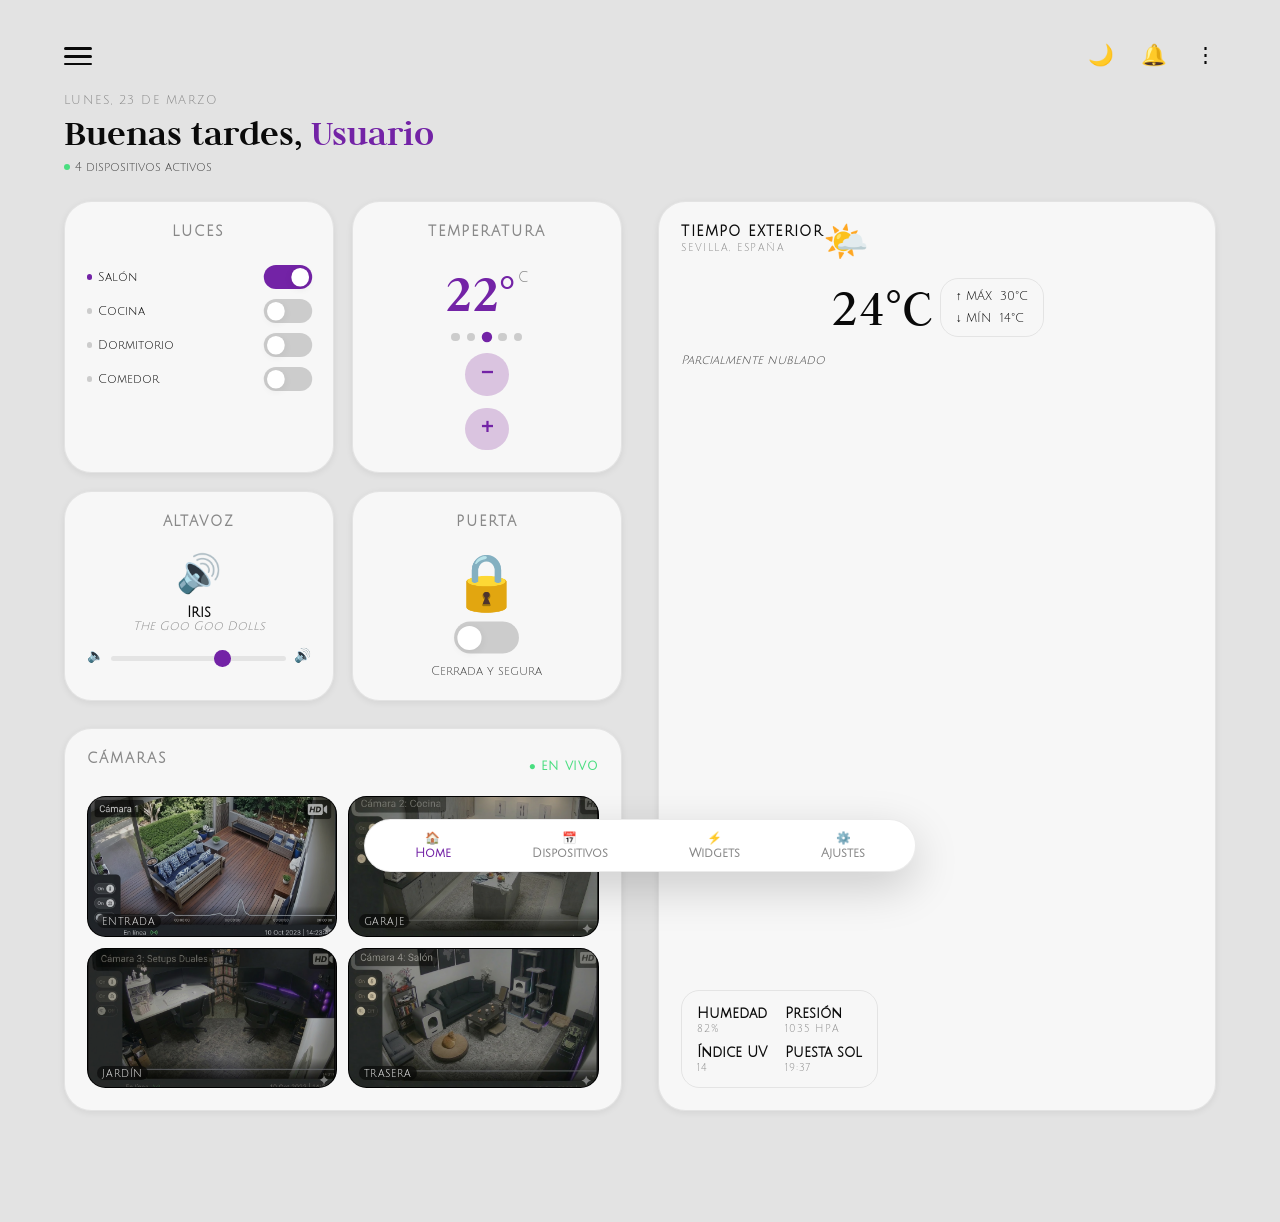
==== commit 46c4b005: "Corrección css" ====
--- a/index.html
+++ b/index.html
@@ -116,19 +116,12 @@
 
                 <div class="control-botones">
                     <!-- Botón menos: cada radio "activa" su propio label de bajar -->
-                    <label for="t1" class="btn-adj btn-menos b-t2">−</label>
-                    <label for="t2" class="btn-adj btn-menos b-t3">−</label>
-                    <label for="t3" class="btn-adj btn-menos b-t4">−</label>
-                    <label for="t4" class="btn-adj btn-menos b-t5">−</label>
-
-                    <div class="numero-ajuste">
-                        <div class="n1">18°</div>
-                        <div class="n2">20°</div>
-                        <div class="n3">22°</div>
-                        <div class="n4">24°</div>
-                        <div class="n5">26°</div>
-                    </div>
-
+                    <label for="t1" class="btn-adj btn-menos b-t2">-</label>
+                    <label for="t2" class="btn-adj btn-menos b-t3">-</label>
+                    <label for="t3" class="btn-adj btn-menos b-t4">-</label>
+                    <label for="t4" class="btn-adj btn-menos b-t5"></label>
+                </div>
+                <div class="control-botones">
                     <!-- Botón mas -->
                     <label for="t2" class="btn-adj btn-mas b-t1">+</label>
                     <label for="t3" class="btn-adj btn-mas b-t2">+</label>
@@ -142,8 +135,8 @@
                 <p class="titulo-w">ALTAVOZ</p>
                 <div class="altavoz-icono">🔊</div>
                 <div class="altavoz-info">
-                    <p class="altavoz-cancion">Noche de Paz</p>
-                    <p class="altavoz-artista">La Radio del Sur</p>
+                    <p class="altavoz-cancion">Iris</p>
+                    <p class="altavoz-artista">The Goo Goo Dolls</p>
                 </div>
                 <div class="altavoz-volumen">
                     <span class="vol-label">🔈</span>
@@ -175,7 +168,7 @@
         <section class="widget seccion-camaras">
             <div class="camaras-header">
                 <p class="titulo-w">CÁMARAS</p>
-                <span class="badge-live">● EN VIVO</span>
+                <span class="enVivo">● EN VIVO</span>
             </div>
             <div class="rejilla-camaras">
                 <div class="cam hueco-img">
--- a/styles.css
+++ b/styles.css
@@ -1,51 +1,61 @@
-/* ============================================================
-   VARIABLES — 3 capas: primitivas → semánticas → componentes
-   ============================================================ */
 :root {
-    /* Capa 1: Primitivas */
-    --clr-purple-900: #1a0a2e;  --clr-purple-700: #4a1a7a;
-    --clr-purple-500: #7323A6;  --clr-purple-300: #a259d4;
+    /* Colores generales */
+    --clr-purple-900: #1a0a2e;  
+    --clr-purple-700: #4a1a7a;
+    --clr-purple-500: #7323A6;  
+    --clr-purple-300: #a259d4;
     --clr-purple-100: #DAC4E0;
-    --clr-neutral-900: #111;    --clr-neutral-800: #1E1E1E;
-    --clr-neutral-700: #2a2a2a; --clr-neutral-600: #444;
-    --clr-neutral-400: #888;    --clr-neutral-200: #CCC;
-    --clr-neutral-100: #E3E3E3; --clr-white: #FFF;
+    --clr-neutral-900: #111;    
+    --clr-neutral-800: #1E1E1E;
+    --clr-neutral-700: #2a2a2a; 
+    --clr-neutral-600: #444;
+    --clr-neutral-400: #888;    
+    --clr-neutral-200: #CCC;
+    --clr-neutral-100: #E3E3E3; 
+    --clr-white: #FFF;
     --clr-green: #4ade80;
 
-    /* Capa 2: Semánticas — modo claro */
-    --color-fondo-pagina:   var(--clr-neutral-200);
-    --color-fondo-app:      var(--clr-neutral-100);
-    --color-superficie:     rgba(255,255,255,0.7);
-    --color-borde:          rgba(0,0,0,0.08);
-    --color-texto:          #0a0a0a;
-    --color-texto-sec:      var(--clr-neutral-600);
-    --color-texto-muted:    var(--clr-neutral-400);
-    --color-acento:         var(--clr-purple-500);
-    --color-acento-claro:   var(--clr-purple-100);
-    --color-acento-oscuro:  var(--clr-purple-700);
-    --color-exito:          var(--clr-green);
-    --color-nav-fondo:      var(--clr-white);
-    --color-toggle-off:     var(--clr-neutral-200);
+    /* Colores modo claro */
+    --color-fondo-pagina: var(--clr-neutral-200);
+    --color-fondo-app: var(--clr-neutral-100);
+    --color-superficie: rgba(255,255,255,0.7);
+    --color-borde:rgba(0,0,0,0.08);
+    --color-texto:#0a0a0a;
+    --color-texto-sec: var(--clr-neutral-600);
+    --color-texto-muted: var(--clr-neutral-400);
+    --color-acento: var(--clr-purple-500);
+    --color-acento-claro: var(--clr-purple-100);
+    --color-acento-oscuro: var(--clr-purple-700);
+    --color-exito: var(--clr-green);
+    --color-nav-fondo: var(--clr-white);
+    --color-toggle-off: var(--clr-neutral-200);
 
     /* Capa 3: Componentes */
-    --widget-fondo:   var(--color-superficie);
-    --widget-borde:   1px solid var(--color-borde);
-    --widget-radio:   1.5rem;
+    --widget-fondo:var(--color-superficie);
+    --widget-borde: 1px solid var(--color-borde);
+    --widget-radio: 1.5rem;
     --widget-padding: 1.2rem;
 
     /* Utilidades */
-    --r-sm: 0.5rem;   --r-md: 1rem;
-    --r-lg: 1.5rem;   --r-full: 9999rem;
+    --r-sm: 0.5rem;   
+    --r-md: 1rem;
+    --r-lg: 1.5rem;   
+    --r-full: 9999rem;
     --shadow-sm: 0 0.1rem 0.4rem rgba(0,0,0,0.07);
     --shadow-lg: 0 0.8rem 2.5rem rgba(0,0,0,0.18);
-    --t-fast: 0.15s ease;  --t-normal: 0.3s ease;
+    --t-fast: 0.15s ease;  
+    --t-normal: 0.3s ease;
     --t-bounce: 0.4s cubic-bezier(0.175,0.885,0.32,1.275);
 
-    /* Tipografía — todo rem */
-    --fs-2xs: 0.55rem;  --fs-xs: 0.65rem;  --fs-sm: 0.75rem;
-    --fs-md:  1.125rem; --fs-lg: 1.5rem;   --fs-xl: 2rem;
-    --fs-2xl: 3rem;     --fs-3xl: 4rem;
-
+    /* Tamaño de las fuentes */
+    --fs-2xs: 0.55rem;  
+    --fs-xs: 0.65rem;  
+    --fs-sm: 0.75rem;
+    --fs-md:  1.125rem; 
+    --fs-lg: 1.5rem;   
+    --fs-xl: 2rem;
+    --fs-2xl: 3rem;     
+    --fs-3xl: 4rem;
     font-size: 150%;
 }
 
@@ -67,17 +77,35 @@
     background: var(--clr-neutral-800);
     border-color: rgba(255,255,255,0.09);
 }
-.tema-input:checked ~ .contenedor-principal .nav-item       { color: var(--clr-neutral-400); }
-.tema-input:checked ~ .contenedor-principal .nav-item.activo{ color: var(--clr-purple-300); }
-
-/* ============================================================
-   RESET & BASE
-   ============================================================ */
-*, *::before, *::after { margin: 0; padding: 0; box-sizing: border-box; }
-img { display: block; width: 100%; height: 100%; object-fit: cover; }
-ul  { list-style: none; }
-
-.tema-input { position: absolute; opacity: 0; width: 0; height: 0; pointer-events: none; }
+.tema-input:checked ~ .contenedor-principal .nav-item { 
+    color: var(--clr-neutral-400); 
+}
+.tema-input:checked ~ .contenedor-principal .nav-item.activo{ 
+    color: var(--clr-purple-300); 
+}
+
+*, *::before, *::after {
+     margin: 0; 
+     padding: 0; 
+     box-sizing: border-box; 
+    }
+img { 
+    display: block; 
+    width: 100%; 
+    height: 100%; 
+    object-fit: cover; 
+}
+ul  { 
+    list-style: none; 
+}
+
+.tema-input { 
+    position: absolute; 
+    opacity: 0;
+    width: 0; 
+    height: 0; 
+    pointer-events: none; 
+}
 
 body {
     background: var(--color-fondo-pagina);
@@ -87,9 +115,6 @@
     min-height: 100vh;
 }
 
-/* ============================================================
-   CONTENEDOR (Mobile First)
-   ============================================================ */
 .contenedor-principal {
     width: 100%;
     background: var(--color-fondo-app);
@@ -102,25 +127,58 @@
     transition: background var(--t-normal), color var(--t-normal);
 }
 
-/* ============================================================
-   CABECERA
-   ============================================================ */
-.cabecera { display: flex; justify-content: space-between; align-items: center; }
-
-.boton-menu { cursor: pointer; display: flex; flex-direction: column; gap: 0.3em; }
-.barra-menu { display: block; height: 0.125rem; width: 1.5rem; background: var(--color-texto); border-radius: var(--r-full); transition: background var(--t-normal); }
-
-.iconos-cabecera { display: flex; gap: 1.5rem; align-items: center; }
-
-.icono-accion { cursor: pointer; font-size: var(--fs-md); line-height: 1; transition: transform var(--t-bounce); }
-.icono-accion:hover { transform: scale(1.2); }
-
-.icono-tema  { display: flex; align-items: center; }
-.icono-luna  { display: block; }
-.icono-sol   { display: none; }
+/* Parte superior */
+.cabecera { 
+    display: flex; 
+    justify-content: space-between; 
+    align-items: center; 
+}
+
+.boton-menu { 
+    cursor: pointer; 
+    display: flex; 
+    flex-direction: column;
+    gap: 0.3em; 
+}
+.barra-menu { 
+    display: block; 
+    height: 0.125rem; 
+    width: 1.5rem; 
+    background: var(--color-texto); 
+    border-radius: var(--r-full); 
+    transition: background var(--t-normal);
+}
+
+.iconos-cabecera { 
+    display: flex; 
+    gap: 1.5rem; 
+    align-items: center; 
+}
+
+.icono-accion { 
+    cursor: pointer; 
+    font-size: var(--fs-md); 
+    line-height: 1; 
+    transition: transform var(--t-bounce); 
+}
+.icono-accion:hover { 
+    transform: scale(1.2); 
+}
+
+.icono-tema { 
+    display: flex; 
+    align-items: center; 
+}
+.icono-luna { 
+    display: block; 
+}
+.icono-sol { 
+    display: none; 
+}
 .tema-input:checked ~ .contenedor-principal .icono-luna { display: none; }
 .tema-input:checked ~ .contenedor-principal .icono-sol  { display: block; }
 
+/* amimación campana */
 .campana:hover { animation: temblar 0.4s ease-in-out infinite; }
 @keyframes temblar {
     0%, 100% { transform: rotate(0deg); }
@@ -128,9 +186,6 @@
     75%  { transform: rotate(-18deg); }
 }
 
-/* ============================================================
-   SALUDO
-   ============================================================ */
 .saludo-fecha {
     font-size: var(--fs-xs);
     color: var(--color-texto-muted);
@@ -138,9 +193,23 @@
     letter-spacing: 0.12em;
     margin-bottom: 0.2rem;
 }
-.saludo h1   { font-family: 'Judson', serif; font-size: var(--fs-lg); font-weight: 700; line-height: 1.2; }
-.saludo-nombre { color: var(--color-acento); }
-.saludo-estado { display: flex; align-items: center; gap: 0.4em; font-size: var(--fs-xs); color: var(--color-texto-sec); margin-top: 0.3rem; }
+.saludo h1 { 
+    font-family: 'Judson', serif; 
+    font-size: var(--fs-lg); 
+    font-weight: 700; 
+    line-height: 1.2; 
+}
+.saludo-nombre { 
+    color: var(--color-acento); 
+}
+.saludo-estado { 
+    display: flex; 
+    align-items: center; 
+    gap: 0.4em; 
+    font-size: var(--fs-xs); 
+    color: var(--color-texto-sec);
+     margin-top: 0.3rem; 
+    }
 
 .estado-punto {
     display: inline-block;
@@ -151,9 +220,6 @@
 }
 @keyframes pulso { 0%, 100% { opacity: 1; } 50% { opacity: 0.3; } }
 
-/* ============================================================
-   WIDGET BASE
-   ============================================================ */
 .widget {
     background: var(--widget-fondo);
     border: var(--widget-borde);
@@ -171,9 +237,7 @@
     text-transform: uppercase;
 }
 
-/* ============================================================
-   CLIMA — grid horizontal en móvil/tablet, flex vertical en escritorio
-   ============================================================ */
+/* Widget tiempo */
 .tarjeta-clima {
     display: grid;
     grid-template-columns: 1fr 1fr;
@@ -181,22 +245,80 @@
     gap: 0.5rem 1rem;
     align-items: start;
 }
-.clima-cabecera     { grid-area: cab; display: flex; justify-content: space-between; align-items: flex-start; }
-.clima-principal    { grid-area: principal; justify-self: end; align-self: center; display: flex; flex-direction: column; align-items: flex-end; gap: 0.4rem; }
-.estado-cielo       { grid-area: cielo; font-size: var(--fs-xs); font-style: italic; color: var(--color-texto-sec); align-self: start; }
-.clima-detalles-grid{ grid-area: detalles; display: grid; grid-template-columns: repeat(2,1fr); gap: 0.6rem; border: 1px solid var(--color-borde); border-radius: var(--r-md); padding: 0.8rem; }
-
-.ciudad       { font-size: var(--fs-sm); font-weight: bold; letter-spacing: 0.1em; }
-.titulo-tiempo{ font-size: var(--fs-2xs); letter-spacing: 0.15em; color: var(--color-texto-muted); margin-top: 0.15rem; }
-.clima-emoji  { font-size: var(--fs-xl); line-height: 1; }
-.temp-grande  { font-size: var(--fs-3xl); font-weight: 300; line-height: 1; font-family: 'Judson', serif; }
-.max-min-caja { border: 1px solid var(--color-borde); border-radius: var(--r-md); padding: 0.4rem 0.8rem; font-size: var(--fs-xs); line-height: 1.8; }
-.dato p       { font-size: var(--fs-sm); font-weight: bold; }
-.dato span    { font-size: var(--fs-2xs); color: var(--color-texto-muted); display: block; margin-top: 0.1rem; text-transform: uppercase; letter-spacing: 0.08em; }
-
-/* ============================================================
-   REJILLA CONTROLES — 2×2 en móvil
-   ============================================================ */
+.clima-cabecera { 
+    grid-area: cab; 
+    display: flex; 
+    justify-content: space-between; 
+    align-items: flex-start; 
+}
+.clima-principal { 
+    grid-area: principal; 
+    justify-self: end; 
+    align-self: center; 
+    display: flex; 
+    flex-direction: column; 
+    align-items: flex-end; 
+    gap: 0.4rem; 
+}
+.estado-cielo { 
+    grid-area: cielo; 
+    font-size: var(--fs-xs); 
+    font-style: italic; 
+    color: var(--color-texto-sec); 
+    align-self: start; 
+}
+.clima-detalles-grid{ 
+    grid-area: detalles; 
+    display: grid; 
+    grid-template-columns: repeat(2,1fr); 
+    gap: 0.6rem; 
+    border: 1px solid var(--color-borde); 
+    border-radius: var(--r-md); 
+    padding: 0.8rem; 
+}
+
+.ciudad { 
+    font-size: var(--fs-sm); 
+    font-weight: bold; 
+    letter-spacing: 0.1em; 
+}
+.titulo-tiempo{ 
+    font-size: var(--fs-2xs); 
+    letter-spacing: 0.15em; 
+    color: var(--color-texto-muted);
+    margin-top: 0.15rem; 
+}
+.clima-emoji  { 
+    font-size: var(--fs-xl); 
+    line-height: 1; 
+}
+.temp-grande  { 
+    font-size: var(--fs-3xl); 
+    font-weight: 300; 
+    line-height: 1; 
+    font-family: 'Judson', serif; 
+}
+.max-min-caja { 
+    border: 1px solid var(--color-borde);
+    border-radius: var(--r-md); 
+    padding: 0.4rem 0.8rem; 
+    font-size: var(--fs-xs); 
+    line-height: 1.8; 
+}
+.dato p { 
+    font-size: var(--fs-sm); 
+    font-weight: bold; 
+}
+.dato span{ 
+    font-size: var(--fs-2xs); 
+    color: var(--color-texto-muted); 
+    display: block; 
+    margin-top: 0.1rem; 
+    text-transform: uppercase; 
+    letter-spacing: 0.08em; 
+}
+
+/* Widgets menores */
 .rejilla-controles {
     display: grid;
     grid-template-columns: repeat(2, 1fr);
@@ -211,68 +333,156 @@
     padding: 1.2rem;
 }
 
-/* ============================================================
-   TOGGLE (interruptores)
-   ============================================================ */
-.interruptor { position: relative; width: 2.4rem; height: 1.2rem; cursor: pointer; flex-shrink: 0; }
-.interruptor input { opacity: 0; width: 0; height: 0; position: absolute; }
+/* Interruptores */
+.interruptor { 
+    position: relative; 
+    width: 2.4rem; 
+    height: 1.2rem; 
+    cursor: pointer; 
+    flex-shrink: 0; 
+}
+.interruptor input { 
+    opacity: 0; 
+    width: 0; 
+    height: 0; 
+    position: absolute; 
+}
 .deslizador {
-    position: absolute; inset: 0;
+    position: absolute; 
+    inset: 0;
     background: var(--color-toggle-off);
     border-radius: var(--r-full);
     transition: background var(--t-normal);
 }
 .deslizador::before {
-    content: ''; position: absolute;
-    width: 0.9rem; height: 0.9rem;
-    left: 0.15rem; top: 50%;
+    content: ''; 
+    position: absolute;
+    width: 0.9rem; 
+    height: 0.9rem;
+    left: 0.15rem; 
+    top: 50%;
     transform: translateY(-50%);
     background: var(--clr-white);
     border-radius: 50%;
     box-shadow: var(--shadow-sm);
     transition: transform var(--t-normal);
 }
-.interruptor input:checked + .deslizador                { background: var(--color-acento); }
-.interruptor input:checked + .deslizador::before        { transform: translateY(-50%) translateX(1.2rem); }
-
-.interruptor--grande { width: 3.2rem; height: 1.6rem; }
-.interruptor--grande .deslizador::before                { width: 1.2rem; height: 1.2rem; }
-.interruptor--grande input:checked + .deslizador::before{ transform: translateY(-50%) translateX(1.6rem); }
-
-/* ============================================================
-   LUCES
-   ============================================================ */
-.fila-w     { display: flex; justify-content: space-between; width: 100%; align-items: center; font-size: var(--fs-xs); }
-.luz-label  { display: flex; align-items: center; gap: 0.5em; }
-.luz-dot    { display: inline-block; width: 0.45em; height: 0.45em; border-radius: var(--r-full); background: var(--color-toggle-off); transition: background var(--t-normal); }
-.luz-dot.luz-on { background: var(--color-acento); }
-
-/* ============================================================
-   TERMOSTATO (CSS puro, sin JS)
-   ============================================================ */
-.termostato  { gap: 0.6rem; }
-.temp-radio  { display: none; }
-
-.temp-display{ display: flex; align-items: baseline; justify-content: center; gap: 0.15em; }
-.temp-num    { display: none; font-family: 'Judson', serif; font-size: var(--fs-2xl); color: var(--color-acento); line-height: 1; font-weight: 700; }
-.temp-unit   { font-size: var(--fs-sm); color: var(--color-texto-muted); align-self: flex-start; padding-top: 0.3em; }
+.interruptor input:checked + .deslizador { 
+    background: var(--color-acento); 
+}
+.interruptor input:checked + .deslizador::before{ 
+    transform: translateY(-50%) translateX(1.2rem); 
+}
+
+.interruptor--grande { 
+    width: 3.2rem; 
+    height: 1.6rem; 
+}
+.interruptor--grande .deslizador::before { 
+    width: 1.2rem; 
+    height: 1.2rem; 
+}
+.interruptor--grande input:checked + .deslizador::before{ 
+    transform: translateY(-50%) translateX(1.6rem); 
+}
+
+/* Widget luces */
+.fila-w { 
+    display: flex; 
+    justify-content: space-between; 
+    width: 100%; 
+    align-items: center; 
+    font-size: var(--fs-xs); 
+}
+.luz-label { 
+    display: flex; 
+    align-items: center; 
+    gap: 0.5em; 
+}
+.luz-dot { 
+    display: inline-block; 
+    width: 0.45em; 
+    height: 0.45em; 
+    border-radius: var(--r-full); 
+    background: var(--color-toggle-off); 
+    transition: background var(--t-normal); 
+}
+.luz-dot.luz-on { 
+    background: var(--color-acento); 
+}
+
+/* Widget termostato */
+.termostato { gap: 0.6rem; }
+.temp-radio { display: none; }
+
+.temp-display{ 
+    display: flex; 
+    align-items: baseline; 
+    justify-content: center; 
+    gap: 0.15em; 
+}
+.temp-num { 
+    display: none; 
+    font-family: 'Judson', serif; 
+    font-size: var(--fs-2xl); color: var(--color-acento); 
+    line-height: 1; 
+    font-weight: 700; 
+}
+.temp-unit { 
+    font-size: var(--fs-sm); 
+    color: var(--color-texto-muted); 
+    align-self: flex-start; 
+    padding-top: 0.3em; 
+}
 
 #t1:checked ~ .temp-display .n1, #t2:checked ~ .temp-display .n2,
 #t3:checked ~ .temp-display .n3, #t4:checked ~ .temp-display .n4,
 #t5:checked ~ .temp-display .n5 { display: block; }
 
-.temp-dots  { display: flex; gap: 0.4em; justify-content: center; }
-.temp-dot   { width: 0.45em; height: 0.45em; border-radius: var(--r-full); background: var(--color-toggle-off); cursor: pointer; transition: background var(--t-fast), transform var(--t-fast); }
+.temp-dots { 
+    display: flex; 
+    gap: 0.4em; 
+    justify-content: center; 
+}
+.temp-dot {
+     width: 0.45em; 
+     height: 0.45em; 
+     border-radius: var(--r-full); 
+     background: var(--color-toggle-off); 
+     cursor: pointer; 
+     transition: background var(--t-fast), transform var(--t-fast); 
+    }
 .temp-dot:hover { transform: scale(1.4); }
 
 #t1:checked ~ .temp-dots label:nth-child(1), #t2:checked ~ .temp-dots label:nth-child(2),
 #t3:checked ~ .temp-dots label:nth-child(3), #t4:checked ~ .temp-dots label:nth-child(4),
 #t5:checked ~ .temp-dots label:nth-child(5) { background: var(--color-acento); transform: scale(1.3); }
 
-.control-botones { background: var(--color-acento-claro); padding: 0.4rem 0.8rem; border-radius: var(--r-full); display: flex; gap: 0.8rem; align-items: center; transition: background var(--t-normal); }
-.btn-adj         { cursor: pointer; color: var(--color-acento); font-weight: bold; font-size: var(--fs-lg); line-height: 1; transition: transform var(--t-fast), color var(--t-fast); display: none; }
-.btn-adj:hover   { transform: scale(1.3); color: var(--color-acento-oscuro); }
-.numero-ajuste   { font-size: var(--fs-sm); font-weight: bold; color: var(--color-texto); }
+.control-botones { 
+    background: var(--color-acento-claro); 
+    padding: 0.4rem 0.8rem; 
+    border-radius: var(--r-full);
+     display: flex; gap: 0.8rem; 
+     align-items: center; 
+     transition: background var(--t-normal); }
+.btn-adj { 
+    cursor: pointer; 
+    color: var(--color-acento); 
+    font-weight: bold; 
+    font-size: var(--fs-lg); 
+    line-height: 1; 
+    transition: transform var(--t-fast), color var(--t-fast); 
+    display: none; 
+}
+.btn-adj:hover { 
+    transform: scale(1.3); 
+    color: var(--color-acento-oscuro); 
+}
+.numero-ajuste {
+     font-size: var(--fs-sm); 
+     font-weight: bold; 
+     color: var(--color-texto); 
+    }
 .numero-ajuste div { display: none; }
 
 #t2:checked ~ .control-botones .b-t2.btn-menos,
@@ -289,106 +499,214 @@
 #t3:checked ~ .control-botones .b-t3.btn-mas,
 #t4:checked ~ .control-botones .b-t4.btn-mas { display: block; order: 3; }
 
-/* ============================================================
-   ALTAVOZ
-   ============================================================ */
-.altavoz-icono   { font-size: var(--fs-xl); line-height: 1; }
-.altavoz-info    { text-align: center; }
-.altavoz-cancion { font-size: var(--fs-sm); font-weight: bold; color: var(--color-texto); }
-.altavoz-artista { font-size: var(--fs-xs); color: var(--color-texto-muted); font-style: italic; }
-
-.altavoz-volumen { display: flex; align-items: center; gap: 0.4em; width: 100%; }
-.vol-label       { font-size: var(--fs-sm); flex-shrink: 0; }
-.vol-track       { flex: 1; }
+/* Widget Altavoz */
+.altavoz-icono{ 
+    font-size: var(--fs-xl); 
+    line-height: 1; 
+}
+.altavoz-info { 
+    text-align: center; 
+}
+.altavoz-cancion { 
+    font-size: var(--fs-sm); 
+    font-weight: bold; 
+    color: var(--color-texto); 
+}
+.altavoz-artista { 
+    font-size: var(--fs-xs); 
+    color: var(--color-texto-muted); 
+    font-style: italic; 
+}
+
+.altavoz-volumen { 
+    display: flex; 
+    align-items: center; 
+    gap: 0.4em; 
+    width: 100%; 
+}
+.vol-label { 
+    font-size: var(--fs-sm); 
+    flex-shrink: 0; 
+}
+.vol-track { 
+    flex: 1; 
+}
 .vol-slider {
-    -webkit-appearance: none; appearance: none;
-    width: 100%; height: 0.25rem;
+    -webkit-appearance: none; 
+    appearance: none;
+    width: 100%; 
+    height: 0.25rem;
     background: var(--color-borde);
     border-radius: var(--r-full);
-    outline: none; cursor: pointer;
+    outline: none; 
+    cursor: pointer;
     accent-color: var(--color-acento);
 }
 .vol-slider::-webkit-slider-thumb {
     -webkit-appearance: none;
-    width: 0.9rem; height: 0.9rem;
+    width: 0.9rem; 
+    height: 0.9rem;
     background: var(--color-acento);
-    border-radius: 50%; cursor: pointer;
+    border-radius: 50%; 
+    cursor: pointer;
     transition: transform var(--t-fast);
 }
-.vol-slider::-webkit-slider-thumb:hover { transform: scale(1.3); }
-.vol-slider::-moz-range-thumb { width: 0.9rem; height: 0.9rem; background: var(--color-acento); border: none; border-radius: 50%; cursor: pointer; }
-
-/* ============================================================
-   PUERTA
-   ============================================================ */
-.puerta-widget      { gap: 0.7rem; }
-.puerta-iconos      { font-size: var(--fs-2xl); line-height: 1; }
-.puerta-abierta-ico { display: none; }
-.puerta-widget:has(.puerta-check:checked) .puerta-cerrada-ico { display: none; }
-.puerta-widget:has(.puerta-check:checked) .puerta-abierta-ico { display: block; }
-
-.puerta-txt         { font-size: var(--fs-xs); color: var(--color-texto-sec); text-align: center; }
-.puerta-txt--abierta{ display: none; }
-.puerta-widget:has(.puerta-check:checked) .puerta-txt--cerrada { display: none; }
-.puerta-widget:has(.puerta-check:checked) .puerta-txt--abierta { display: block; color: var(--color-acento); }
-
-/* ============================================================
-   CÁMARAS
-   ============================================================ */
-.camaras-header { display: flex; justify-content: space-between; align-items: center; margin-bottom: 0.8rem; }
-.badge-live     { font-size: var(--fs-xs); color: var(--color-exito); font-weight: bold; letter-spacing: 0.06em; }
+.vol-slider::-webkit-slider-thumb:hover { 
+    transform: scale(1.3); 
+}
+.vol-slider::-moz-range-thumb { 
+    width: 0.9rem; 
+    height: 0.9rem; 
+    background: var(--color-acento); 
+    border: none; 
+    border-radius: 50%; 
+    cursor: pointer; 
+}
+
+/* Widget puerta */
+.puerta-widget { 
+    gap: 0.7rem; 
+}
+.puerta-iconos { 
+    font-size: var(--fs-2xl); 
+    line-height: 1; 
+}
+.puerta-abierta-ico { 
+    display: none; 
+}
+.puerta-widget:has(.puerta-check:checked) .puerta-cerrada-ico { 
+    display: none; 
+}
+.puerta-widget:has(.puerta-check:checked) .puerta-abierta-ico { 
+    display: block; 
+}
+
+.puerta-txt { 
+    font-size: var(--fs-xs); 
+    color: var(--color-texto-sec); 
+    text-align: center; 
+}
+.puerta-txt--abierta{ 
+    display: none; 
+}
+.puerta-widget:has(.puerta-check:checked) .puerta-txt--cerrada { 
+    display: none; 
+}
+.puerta-widget:has(.puerta-check:checked) .puerta-txt--abierta { 
+    display: block; 
+    color: var(--color-acento); 
+}
+
+/* cámaras */
+.camaras-header { 
+    display: flex; 
+    justify-content: space-between; 
+    align-items: center; 
+    margin-bottom: 0.8rem; 
+}
+.enVivo{ 
+    font-size: var(--fs-xs); 
+    color: var(--color-exito); 
+    font-weight: bold; 
+    letter-spacing: 0.06em; 
+}
 
 .rejilla-camaras {
     display: grid;
     grid-template-columns: repeat(auto-fill, minmax(min(100%, 11rem), 1fr));
     gap: 0.75rem;
 }
-.cam { position: relative; aspect-ratio: 16/9; border-radius: var(--r-md); overflow: hidden; background: #000; border: var(--widget-borde); }
-.cam img             { opacity: 0.85; transition: opacity var(--t-normal); }
-.cam:hover img       { opacity: 1; }
+.cam { 
+    position: relative; 
+    aspect-ratio: 16/9; 
+    border-radius: var(--r-md); 
+    overflow: hidden; 
+    background: #000; 
+    border: var(--widget-borde); 
+}
+.cam img { 
+    opacity: 0.85; 
+    transition: opacity var(--t-normal); 
+}
+.cam:hover img {
+    opacity: 1; 
+}
 .cam-label {
-    position: absolute; bottom: 0.4rem; left: 0.5rem;
-    font-size: var(--fs-2xs); color: var(--clr-white);
-    background: rgba(0,0,0,0.5); padding: 0.15em 0.5em;
-    border-radius: var(--r-sm); text-transform: uppercase;
-    letter-spacing: 0.06em; backdrop-filter: blur(0.2rem);
-}
-
-/* ============================================================
-   NAVEGACIÓN
-   ============================================================ */
+ position: absolute; 
+ bottom: 0.4rem; 
+ left: 0.5rem;
+ font-size: var(--fs-2xs); 
+ color: var(--clr-white);
+ background: rgba(0,0,0,0.5); 
+ padding: 0.15em 0.5em;
+ border-radius: var(--r-sm); 
+ text-transform: uppercase;
+ letter-spacing: 0.06em; 
+ backdrop-filter: blur(0.2rem);
+}
+
+/* Menú */
 .navegacion {
-    position: fixed; bottom: 1.25rem; left: 50%; transform: translateX(-50%);
-    width: 80%; max-width: 22rem;
+    position: fixed; 
+    bottom: 1.25rem; 
+    left: 50%; 
+    transform: translateX(-50%);
+    width: 80%; 
+    max-width: 22rem;
     background: var(--color-nav-fondo);
     border: 1px solid var(--color-borde);
     border-radius: var(--r-full);
     box-shadow: var(--shadow-lg);
-    display: flex; justify-content: space-around; align-items: center;
+    display: flex; 
+    justify-content: space-around; 
+    align-items: center;
     padding: 0.6rem 0.5rem;
     z-index: 1000;
     transition: background var(--t-normal), border-color var(--t-normal);
 }
-.nav-item       { text-align: center; color: var(--clr-neutral-400); cursor: pointer; font-size: var(--fs-xs); transition: color var(--t-bounce), transform var(--t-bounce); }
-.nav-item:hover { color: var(--color-acento); transform: scale(1.15) translateY(-0.2rem); }
-.nav-item.activo{ color: var(--color-acento); }
-.nav-item p     { margin-top: 0.15rem; font-weight: bold; }
-
-/* ============================================================
-   MEDIA QUERIES — solo min-width (Mobile First)
-   ============================================================ */
-
-/* Tablet */
+.nav-item { 
+    text-align: center; 
+    color: var(--clr-neutral-400); 
+    cursor: pointer; 
+    font-size: var(--fs-xs); 
+    transition: color var(--t-bounce), transform var(--t-bounce); 
+}
+.nav-item:hover { 
+    color: var(--color-acento); 
+    transform: scale(1.15) translateY(-0.2rem); 
+}
+.nav-item.activo{ 
+    color: var(--color-acento); 
+}
+.nav-item p { 
+    margin-top: 0.15rem; 
+    font-weight: bold; 
+}
+
+/* Vista tablet */
 @media (min-width: 48rem) {
-    .contenedor-principal   { padding: 2rem 5% 8rem; }
-    .saludo h1              { font-size: var(--fs-xl); }
-    .clima-detalles-grid    { grid-template-columns: repeat(4, 1fr); }
-    .rejilla-controles      { grid-template-columns: repeat(auto-fill, minmax(min(100%, 16rem), 1fr)); gap: 1.25rem; }
-    .rejilla-camaras        { grid-template-columns: repeat(auto-fill, minmax(min(100%, 13rem), 1fr)); }
-    .navegacion             { max-width: 28rem; }
-}
-
-/* Escritorio */
+    .contenedor-principal { 
+        padding: 2rem 5% 8rem; 
+    }
+    .saludo h1 { 
+        font-size: var(--fs-xl); 
+    }
+    .clima-detalles-grid { 
+        grid-template-columns: repeat(4, 1fr); 
+    }
+    .rejilla-controles { 
+        grid-template-columns: repeat(auto-fill, minmax(min(100%, 16rem), 1fr)); 
+        gap: 1.25rem; 
+    }
+    .rejilla-camaras { 
+        grid-template-columns: repeat(auto-fill, minmax(min(100%, 13rem), 1fr)); 
+    }
+    .navegacion { 
+        max-width: 28rem; 
+    }
+}
+
+/* Vista ordenador */
 @media (min-width: 64rem) {
     :root { font-size: 115%; }
 
@@ -396,19 +714,23 @@
         max-width: 92rem;
         display: grid;
         grid-template-columns: 1fr 1fr;
-        grid-template-areas:
-            "header  header"
-            "saludo  saludo"
-            "widgets tiempo"
-            "camaras tiempo";
+        grid-template-areas:"header  header" "saludo  saludo" "widgets tiempo" "camaras tiempo";
         column-gap: 2rem; row-gap: 1.5rem;
         padding: 2.5rem 5% 6rem;
         align-items: start;
     }
-    .cabecera           { grid-area: header; }
-    .saludo             { grid-area: saludo; }
-    .rejilla-controles  { grid-area: widgets; }
-    .seccion-camaras    { grid-area: camaras; }
+    .cabecera { 
+        grid-area: header; 
+    }
+    .saludo { 
+        grid-area: saludo; 
+    }
+    .rejilla-controles { 
+        grid-area: widgets; 
+    }
+    .seccion-camaras { 
+        grid-area: camaras; 
+    }
 
     /* Clima: vertical a la derecha */
     .tarjeta-clima {
@@ -417,22 +739,55 @@
         gap: 0.9rem; height: 100%;
         justify-content: space-between;
     }
-    .tarjeta-clima .clima-principal    { flex-direction: row; align-items: center; justify-content: space-between; }
-    .tarjeta-clima .clima-detalles-grid{ grid-template-columns: repeat(2,1fr); margin-top: auto; }
-
-    .saludo h1          { font-size: var(--fs-xl); }
-    .temp-grande        { font-size: var(--fs-2xl); }
-
-    .rejilla-controles  { grid-template-columns: repeat(auto-fill, minmax(min(100%, 13rem), 1fr)); gap: 1rem; }
-    .sub-widget         { aspect-ratio: unset; min-height: 11rem; justify-content: flex-start; gap: 0.65rem; }
-    .rejilla-camaras    { grid-template-columns: repeat(auto-fill, minmax(min(100%, 11rem), 1fr)); gap: 0.6rem; }
-    .navegacion         { bottom: 1.5rem; max-width: 30rem; }
-    .interruptor        { transform: scale(1.1); }
+    .tarjeta-clima .clima-principal { 
+        flex-direction: row; 
+        align-items: center; 
+        justify-content: space-between; 
+    }
+    .tarjeta-clima .clima-detalles-grid{ 
+        grid-template-columns: repeat(2,1fr);
+         margin-top: auto; 
+        }
+
+    .saludo h1 { 
+        font-size: var(--fs-xl); 
+    }
+    .temp-grande { 
+        font-size: var(--fs-2xl); 
+    }
+
+    .rejilla-controles { 
+        grid-template-columns: repeat(auto-fill, minmax(min(100%, 13rem), 1fr)); 
+        gap: 1rem; 
+    }
+    .sub-widget { 
+        aspect-ratio: unset; 
+        min-height: 11rem; 
+        justify-content: flex-start; 
+        gap: 0.65rem; 
+    }
+    .rejilla-camaras { 
+        grid-template-columns: repeat(auto-fill, minmax(min(100%, 11rem), 1fr)); 
+        gap: 0.6rem; 
+    }
+    .navegacion { 
+        bottom: 1.5rem; 
+        max-width: 30rem; 
+    }
+    .interruptor { 
+        transform: scale(1.1); 
+    }
 }
 
 /* Pantallas muy grandes */
 @media (min-width: 90rem) {
-    :root { font-size: 125%; }
-    .contenedor-principal { padding: 3rem 7% 6rem; }
-    .rejilla-controles    { grid-template-columns: repeat(auto-fill, minmax(min(100%, 14rem), 1fr)); }
+    :root { 
+        font-size: 125%; 
+    }
+    .contenedor-principal { 
+        padding: 3rem 7% 6rem; 
+    }
+    .rejilla-controles {
+        grid-template-columns: repeat(auto-fill, minmax(min(100%, 14rem), 1fr)); 
+    }
 }
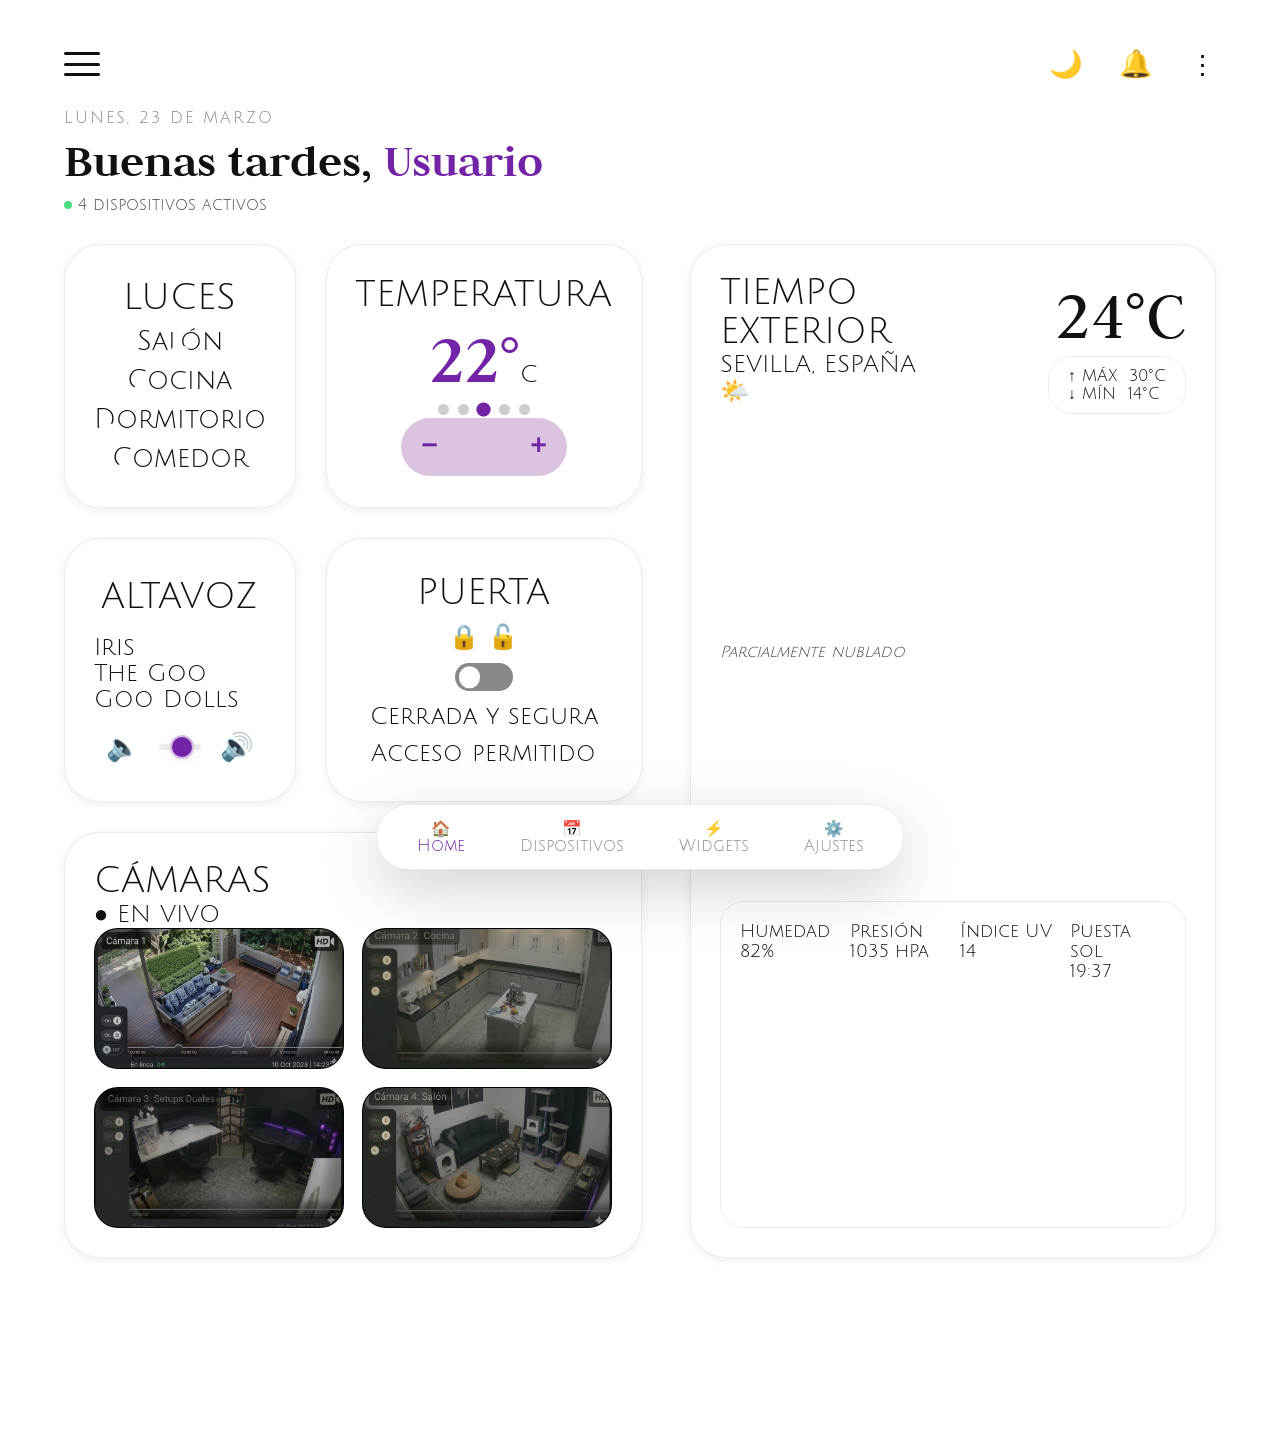
==== commit a0a67c53: "Corrección widget altavoz" ====
--- a/index.html
+++ b/index.html
@@ -33,15 +33,15 @@
         <section class="saludo">
             <p class="saludo-fecha">Lunes, 23 de marzo</p>
             <h1>Buenas tardes, <span class="saludo-nombre">Usuario</span></h1>
-            <p class="saludo-estado"><span class="estado-punto"></span>4 dispositivos activos</p>
+            <p class="saludo-dispositivos"><span class="punto"></span>4 dispositivos activos</p>
         </section>
 
         <!-- CLIMA -->
         <div class="widget tarjeta-clima">
             <div class="clima-cabecera">
                 <div>
-                    <p class="ciudad">TIEMPO EXTERIOR</p>
-                    <p class="titulo-tiempo">SEVILLA, ESPAÑA</p>
+                    <p class="titulo-tiempo">TIEMPO EXTERIOR</p>
+                    <p class="ciudad">SEVILLA, ESPAÑA</p>
                 </div>
                 <span class="clima-emoji">🌤️</span>
             </div>
@@ -120,23 +120,22 @@
                     <label for="t2" class="btn-adj btn-menos b-t3">-</label>
                     <label for="t3" class="btn-adj btn-menos b-t4">-</label>
                     <label for="t4" class="btn-adj btn-menos b-t5"></label>
-                </div>
-                <div class="control-botones">
+                                     
                     <!-- Botón mas -->
                     <label for="t2" class="btn-adj btn-mas b-t1">+</label>
                     <label for="t3" class="btn-adj btn-mas b-t2">+</label>
                     <label for="t4" class="btn-adj btn-mas b-t3">+</label>
                     <label for="t5" class="btn-adj btn-mas b-t4">+</label>
+                    
                 </div>
             </div>
 
             <!-- ALTAVOZ -->
             <div class="widget sub-widget altavoz-widget">
                 <p class="titulo-w">ALTAVOZ</p>
-                <div class="altavoz-icono">🔊</div>
                 <div class="altavoz-info">
                     <p class="altavoz-cancion">Iris</p>
-                    <p class="altavoz-artista">The Goo Goo Dolls</p>
+                    <p class="altavoz-cancion">The Goo Goo Dolls</p>
                 </div>
                 <div class="altavoz-volumen">
                     <span class="vol-label">🔈</span>
@@ -150,7 +149,7 @@
             <!-- PUERTA -->
             <div class="widget sub-widget puerta-widget">
                 <p class="titulo-w">PUERTA</p>
-                <div class="puerta-iconos">
+                <div class="puerta-icono">
                     <span class="puerta-cerrada-ico">🔒</span>
                     <span class="puerta-abierta-ico">🔓</span>
                 </div>
@@ -190,7 +189,7 @@
             </div>
         </section>
 
-        <nav class="navegacion">
+        <nav class="menu">
             <div class="nav-item activo"><div>🏠</div><p>Home</p></div>
             <div class="nav-item"><div>📅</div><p>Dispositivos</p></div>
             <div class="nav-item"><div>⚡</div><p>Widgets</p></div>
--- a/styles.css
+++ b/styles.css
@@ -1,110 +1,92 @@
 :root {
-    /* Colores generales */
-    --clr-purple-900: #1a0a2e;  
-    --clr-purple-700: #4a1a7a;
-    --clr-purple-500: #7323A6;  
-    --clr-purple-300: #a259d4;
-    --clr-purple-100: #DAC4E0;
-    --clr-neutral-900: #111;    
-    --clr-neutral-800: #1E1E1E;
-    --clr-neutral-700: #2a2a2a; 
-    --clr-neutral-600: #444;
-    --clr-neutral-400: #888;    
-    --clr-neutral-200: #CCC;
-    --clr-neutral-100: #E3E3E3; 
-    --clr-white: #FFF;
-    --clr-green: #4ade80;
+    /* Colores base*/
+    --blanco-claro: #FFF;
+    --blanco-oscuro: #E3E3E3;
+    --morado-claro: #a259d4;
+    --morado-oscuro: #7323A6;
+    --negro-oscuro: #111;
+    --negro-claro: #1E1E1E;
+    --verde-exito: #4ade80;
 
     /* Colores modo claro */
-    --color-fondo-pagina: var(--clr-neutral-200);
-    --color-fondo-app: var(--clr-neutral-100);
-    --color-superficie: rgba(255,255,255,0.7);
-    --color-borde:rgba(0,0,0,0.08);
-    --color-texto:#0a0a0a;
-    --color-texto-sec: var(--clr-neutral-600);
-    --color-texto-muted: var(--clr-neutral-400);
-    --color-acento: var(--clr-purple-500);
-    --color-acento-claro: var(--clr-purple-100);
-    --color-acento-oscuro: var(--clr-purple-700);
-    --color-exito: var(--clr-green);
-    --color-nav-fondo: var(--clr-white);
-    --color-toggle-off: var(--clr-neutral-200);
-
-    /* Capa 3: Componentes */
-    --widget-fondo:var(--color-superficie);
-    --widget-borde: 1px solid var(--color-borde);
-    --widget-radio: 1.5rem;
-    --widget-padding: 1.2rem;
-
-    /* Utilidades */
-    --r-sm: 0.5rem;   
-    --r-md: 1rem;
-    --r-lg: 1.5rem;   
-    --r-full: 9999rem;
-    --shadow-sm: 0 0.1rem 0.4rem rgba(0,0,0,0.07);
-    --shadow-lg: 0 0.8rem 2.5rem rgba(0,0,0,0.18);
-    --t-fast: 0.15s ease;  
-    --t-normal: 0.3s ease;
-    --t-bounce: 0.4s cubic-bezier(0.175,0.885,0.32,1.275);
-
-    /* Tamaño de las fuentes */
-    --fs-2xs: 0.55rem;  
-    --fs-xs: 0.65rem;  
-    --fs-sm: 0.75rem;
-    --fs-md:  1.125rem; 
-    --fs-lg: 1.5rem;   
-    --fs-xl: 2rem;
-    --fs-2xl: 3rem;     
-    --fs-3xl: 4rem;
+    --color-fondo-pagina: var(--blanco-oscuro);
+    --color-fondo-app: var(--blanco-claro);
+    --color-superficie: rgba(255, 255, 255, 0.7);
+    --color-borde: rgba(0, 0, 0, 0.08);
+    --color-texto: var(--negro-oscuro);
+    --color-texto-sec: #444;
+    --color-texto-muted: #888;
+    --color-circulo: var(--morado-oscuro);
+    --color-circulo-claro: #DAC4E0;
+    --color-circulo-oscuro: #4a1a7a;
+    --color-nav-fondo: var(--blanco-claro);
+    --color-toggle-off: #CCC;
+
+    /* Detalles */
+    --radio-circular: 9999rem;
+    --radio-grande: 1.5rem;
+    --radio-medio: 1rem;
+    --radio-pequeno: 0.5rem;
+
+    --sombra-suave: 0 0.1rem 0.4rem rgba(0, 0, 0, 0.07);
+    --sombra-fuerte: 0 0.8rem 2.5rem rgba(0, 0, 0, 0.18);
+
+    --tiempo-rapido: 0.15s ease;
+    --tiempo-normal: 0.3s ease;
+    --tiempo-rebote: 0.4s cubic-bezier(0.175, 0.885, 0.32, 1.275);
+
+    /*Tamaño textos*/
+    --letra-micro: 0.55rem;
+    --letra-extra-pequena: 0.65rem;
+    --letra-pequena: 0.75rem;
+    --letra-media: 1.125rem;
+    --letra-grande: 1.5rem;
+    --letra-extra-grande: 2rem;
+    --letra-titulo: 3rem;
+    --letra-gigante: 4rem;
     font-size: 150%;
 }
 
-/* Modo oscuro — solo semánticas */
-.tema-input:checked ~ .contenedor-principal {
-    --color-fondo-app:    var(--clr-neutral-900);
-    --color-superficie:   var(--clr-neutral-800);
-    --color-borde:        rgba(255,255,255,0.09);
-    --color-texto:        var(--clr-white);
-    --color-texto-sec:    var(--clr-neutral-400);
-    --color-texto-muted:  var(--clr-neutral-600);
-    --color-acento-claro: var(--clr-purple-900);
-    --color-acento-oscuro:var(--clr-purple-300);
-    --color-nav-fondo:    var(--clr-neutral-800);
-    --color-toggle-off:   var(--clr-neutral-700);
-}
-/* Nav es fixed, necesita selector propio para modo oscuro */
-.tema-input:checked ~ .contenedor-principal .navegacion {
-    background: var(--clr-neutral-800);
-    border-color: rgba(255,255,255,0.09);
-}
-.tema-input:checked ~ .contenedor-principal .nav-item { 
-    color: var(--clr-neutral-400); 
-}
-.tema-input:checked ~ .contenedor-principal .nav-item.activo{ 
-    color: var(--clr-purple-300); 
-}
-
-*, *::before, *::after {
-     margin: 0; 
-     padding: 0; 
-     box-sizing: border-box; 
-    }
-img { 
-    display: block; 
-    width: 100%; 
-    height: 100%; 
-    object-fit: cover; 
-}
-ul  { 
-    list-style: none; 
-}
-
-.tema-input { 
-    position: absolute; 
+/* Colores tema oscuro */
+.tema-input:checked~.contenedor-principal {
+    --color-fondo-app: var(--negro-oscuro);
+    --color-superficie: var(--negro-claro);
+    --color-borde: rgba(255, 255, 255, 0.09);
+    --color-texto: var(--blanco-claro);
+    --color-texto-sec: #CCC;
+    --color-texto-muted: #666;
+    --color-circulo: var(--morado-claro);
+    --color-circulo-claro: #1a0a2e;
+    --color-circulo-oscuro: var(--morado-claro);
+    --color-nav-fondo: var(--negro-claro);
+    --color-toggle-off: #2a2a2a;
+}
+
+*,
+*::before,
+*::after {
+    margin: 0;
+    padding: 0;
+    box-sizing: border-box;
+}
+
+img {
+    display: block;
+    width: 100%;
+    height: 100%;
+    object-fit: cover;
+}
+
+ul {
+    list-style: none;
+}
+
+.tema-input {
+    position: absolute;
     opacity: 0;
-    width: 0; 
-    height: 0; 
-    pointer-events: none; 
+    width: 0;
+    height: 0;
+    pointer-events: none;
 }
 
 body {
@@ -124,670 +106,525 @@
     display: flex;
     flex-direction: column;
     gap: 1.25rem;
-    transition: background var(--t-normal), color var(--t-normal);
-}
-
-/* Parte superior */
-.cabecera { 
-    display: flex; 
-    justify-content: space-between; 
-    align-items: center; 
-}
-
-.boton-menu { 
-    cursor: pointer; 
-    display: flex; 
+    transition: background var(--tiempo-normal), color var(--tiempo-normal);
+}
+
+.cabecera {
+    display: flex;
+    justify-content: space-between;
+    align-items: center;
+}
+
+.boton-menu {
+    cursor: pointer;
+    display: flex;
     flex-direction: column;
-    gap: 0.3em; 
-}
-.barra-menu { 
-    display: block; 
-    height: 0.125rem; 
-    width: 1.5rem; 
-    background: var(--color-texto); 
-    border-radius: var(--r-full); 
-    transition: background var(--t-normal);
-}
-
-.iconos-cabecera { 
-    display: flex; 
-    gap: 1.5rem; 
-    align-items: center; 
-}
-
-.icono-accion { 
-    cursor: pointer; 
-    font-size: var(--fs-md); 
-    line-height: 1; 
-    transition: transform var(--t-bounce); 
-}
-.icono-accion:hover { 
-    transform: scale(1.2); 
-}
-
-.icono-tema { 
-    display: flex; 
-    align-items: center; 
-}
-.icono-luna { 
-    display: block; 
-}
-.icono-sol { 
-    display: none; 
-}
-.tema-input:checked ~ .contenedor-principal .icono-luna { display: none; }
-.tema-input:checked ~ .contenedor-principal .icono-sol  { display: block; }
-
-/* amimación campana */
-.campana:hover { animation: temblar 0.4s ease-in-out infinite; }
+    gap: 0.3em;
+}
+
+.barra-menu {
+    display: block;
+    height: 0.125rem;
+    width: 1.5rem;
+    background: var(--color-texto);
+    border-radius: var(--radio-circular);
+    transition: var(--tiempo-normal);
+}
+
+.iconos-cabecera {
+    display: flex;
+    gap: 1.5rem;
+    align-items: center;
+}
+
+.icono-accion {
+    cursor: pointer;
+    font-size: var(--letra-media);
+    transition: transform var(--tiempo-rebote);
+}
+
+.icono-accion:hover {
+    transform: scale(1.2);
+}
+
+.icono-tema {
+    display: flex;
+    align-items: center;
+}
+
+.icono-sol {
+    display: none;
+}
+
+.tema-input:checked~.contenedor-principal .icono-luna {
+    display: none;
+}
+
+.tema-input:checked~.contenedor-principal .icono-sol {
+    display: block;
+}
+
+.campana:hover {
+    animation: temblar 0.4s ease-in-out infinite;
+}
+
 @keyframes temblar {
-    0%, 100% { transform: rotate(0deg); }
-    25%  { transform: rotate(18deg); }
-    75%  { transform: rotate(-18deg); }
-}
-
+    0%,
+    100% {
+        transform: rotate(0deg);
+    }
+    25% {
+        transform: rotate(15deg);
+    }
+    75% {
+        transform: rotate(-15deg);
+    }
+}
+
+/* Zona saludo */
 .saludo-fecha {
-    font-size: var(--fs-xs);
+    font-size: var(--letra-extra-pequena);
     color: var(--color-texto-muted);
     text-transform: uppercase;
     letter-spacing: 0.12em;
     margin-bottom: 0.2rem;
 }
-.saludo h1 { 
-    font-family: 'Judson', serif; 
-    font-size: var(--fs-lg); 
-    font-weight: 700; 
-    line-height: 1.2; 
-}
-.saludo-nombre { 
-    color: var(--color-acento); 
-}
-.saludo-estado { 
-    display: flex; 
-    align-items: center; 
-    gap: 0.4em; 
-    font-size: var(--fs-xs); 
+
+.saludo h1 {
+    font-family: 'Judson', serif;
+    font-size: var(--letra-grande);
+    font-weight: 700;
+    line-height: 1.2;
+}
+
+.saludo-nombre {
+    color: var(--color-circulo);
+}
+
+.saludo-dispositivos {
+    display: flex;
+    align-items: center;
+    gap: 0.4em;
+    font-size: var(--letra-extra-pequena);
     color: var(--color-texto-sec);
-     margin-top: 0.3rem; 
-    }
-
-.estado-punto {
+    margin-top: 0.3rem;
+}
+
+.punto {
     display: inline-block;
-    width: 0.5em; height: 0.5em;
-    background: var(--color-exito);
-    border-radius: var(--r-full);
-    animation: pulso 2s ease-in-out infinite;
-}
-@keyframes pulso { 0%, 100% { opacity: 1; } 50% { opacity: 0.3; } }
+    width: 0.5em;
+    height: 0.5em;
+    background: var(--verde-exito);
+    border-radius: var(--radio-circular);
+    animation: pulso 2s infinite;
+}
+
+@keyframes pulso {
+    0%,
+    100% {
+        opacity: 1;
+    }
+    50% {
+        opacity: 0.3;
+    }
+}
 
 .widget {
-    background: var(--widget-fondo);
-    border: var(--widget-borde);
-    border-radius: var(--widget-radio);
-    padding: var(--widget-padding);
-    box-shadow: var(--shadow-sm);
-    transition: background var(--t-normal), border-color var(--t-normal), color var(--t-normal);
-}
-.titulo-w {
-    font-size: var(--fs-sm);
-    font-weight: bold;
-    letter-spacing: 0.14em;
-    color: var(--color-texto-muted);
-    margin-bottom: 0.8rem;
-    text-transform: uppercase;
-}
-
-/* Widget tiempo */
+    background: var(--color-superficie);
+    border: 1px solid var(--color-borde);
+    border-radius: var(--radio-grande);
+    padding: 1.2rem;
+    box-shadow: var(--sombra-suave);
+    transition: var(--tiempo-normal);
+}
+
+.titulo-w{
+    font-size: var(--letra-grande);
+}
+/* Clima */
 .tarjeta-clima {
     display: grid;
     grid-template-columns: 1fr 1fr;
     grid-template-areas: "cab principal" "cielo principal" "detalles detalles";
     gap: 0.5rem 1rem;
-    align-items: start;
-}
-.clima-cabecera { 
-    grid-area: cab; 
-    display: flex; 
-    justify-content: space-between; 
-    align-items: flex-start; 
-}
-.clima-principal { 
-    grid-area: principal; 
-    justify-self: end; 
-    align-self: center; 
-    display: flex; 
-    flex-direction: column; 
-    align-items: flex-end; 
-    gap: 0.4rem; 
-}
-.estado-cielo { 
-    grid-area: cielo; 
-    font-size: var(--fs-xs); 
-    font-style: italic; 
-    color: var(--color-texto-sec); 
-    align-self: start; 
-}
-.clima-detalles-grid{ 
-    grid-area: detalles; 
-    display: grid; 
-    grid-template-columns: repeat(2,1fr); 
-    gap: 0.6rem; 
-    border: 1px solid var(--color-borde); 
-    border-radius: var(--r-md); 
-    padding: 0.8rem; 
-}
-
-.ciudad { 
-    font-size: var(--fs-sm); 
-    font-weight: bold; 
-    letter-spacing: 0.1em; 
-}
-.titulo-tiempo{ 
-    font-size: var(--fs-2xs); 
-    letter-spacing: 0.15em; 
-    color: var(--color-texto-muted);
-    margin-top: 0.15rem; 
-}
-.clima-emoji  { 
-    font-size: var(--fs-xl); 
-    line-height: 1; 
-}
-.temp-grande  { 
-    font-size: var(--fs-3xl); 
-    font-weight: 300; 
-    line-height: 1; 
-    font-family: 'Judson', serif; 
-}
-.max-min-caja { 
+}
+
+.clima-cabecera {
+    grid-area: cab;
+}
+.clima-detalles-grid{
+    font-size: var(--letra-pequena); 
+}
+.titulo-tiempo{
+    font-size: var(--letra-grande);
+}
+.clima-principal {
+    grid-area: principal;
+    justify-self: end;
+    display: flex;
+    flex-direction: column;
+    align-items: flex-end;
+}
+
+.estado-cielo {
+    grid-area: cielo;
+    font-size: var(--letra-extra-pequena);
+    font-style: italic;
+    color: var(--color-texto-sec);
+}
+
+.clima-detalles-grid {
+    grid-area: detalles;
+    display: grid;
+    grid-template-columns: 1fr 1fr;
+    gap: 0.6rem;
     border: 1px solid var(--color-borde);
-    border-radius: var(--r-md); 
-    padding: 0.4rem 0.8rem; 
-    font-size: var(--fs-xs); 
-    line-height: 1.8; 
-}
-.dato p { 
-    font-size: var(--fs-sm); 
-    font-weight: bold; 
-}
-.dato span{ 
-    font-size: var(--fs-2xs); 
-    color: var(--color-texto-muted); 
-    display: block; 
-    margin-top: 0.1rem; 
-    text-transform: uppercase; 
-    letter-spacing: 0.08em; 
+    border-radius: var(--radio-medio);
+    padding: 0.8rem;
+}
+
+.temp-grande {
+    font-size: var(--letra-titulo);
+    font-weight: 300;
+    font-family: 'Judson', serif;
+}
+
+.max-min-caja {
+    border: 1px solid var(--color-borde);
+    border-radius: var(--radio-medio);
+    padding: 0.4rem 0.8rem;
+    font-size: var(--letra-extra-pequena);
 }
 
 /* Widgets menores */
 .rejilla-controles {
     display: grid;
-    grid-template-columns: repeat(2, 1fr);
+    grid-template-columns: 2fr 2fr;
     gap: 1rem;
 }
+
 .sub-widget {
     display: flex;
     flex-direction: column;
     align-items: center;
     justify-content: space-around;
-    aspect-ratio: 1 / 1;
+    aspect-ratio: 1/1;
     padding: 1.2rem;
 }
-
-/* Interruptores */
-.interruptor { 
-    position: relative; 
-    width: 2.4rem; 
-    height: 1.2rem; 
-    cursor: pointer; 
-    flex-shrink: 0; 
-}
-.interruptor input { 
-    opacity: 0; 
-    width: 0; 
-    height: 0; 
-    position: absolute; 
-}
+.luz-label{
+    font-size: var(--letra-media);
+}
+.interruptor {
+    position: relative;
+    width: 2.4rem;
+    height: 1.2rem;
+    cursor: pointer;
+}
+
+.interruptor input {
+    opacity: 0;
+    width: 0;
+    height: 0;
+    position: absolute;
+}
+
 .deslizador {
-    position: absolute; 
+    position: absolute;
     inset: 0;
-    background: var(--color-toggle-off);
-    border-radius: var(--r-full);
-    transition: background var(--t-normal);
-}
+    background: var(--color-texto-muted);
+    border-radius: var(--radio-circular);
+    transition: var(--tiempo-normal);
+}
+
 .deslizador::before {
-    content: ''; 
+    content: '';
     position: absolute;
-    width: 0.9rem; 
+    width: 0.9rem;
     height: 0.9rem;
-    left: 0.15rem; 
+    left: 0.15rem;
     top: 50%;
     transform: translateY(-50%);
-    background: var(--clr-white);
+    background: white;
     border-radius: 50%;
-    box-shadow: var(--shadow-sm);
-    transition: transform var(--t-normal);
-}
-.interruptor input:checked + .deslizador { 
-    background: var(--color-acento); 
-}
-.interruptor input:checked + .deslizador::before{ 
-    transform: translateY(-50%) translateX(1.2rem); 
-}
-
-.interruptor--grande { 
-    width: 3.2rem; 
-    height: 1.6rem; 
-}
-.interruptor--grande .deslizador::before { 
-    width: 1.2rem; 
-    height: 1.2rem; 
-}
-.interruptor--grande input:checked + .deslizador::before{ 
-    transform: translateY(-50%) translateX(1.6rem); 
-}
-
-/* Widget luces */
-.fila-w { 
-    display: flex; 
-    justify-content: space-between; 
-    width: 100%; 
-    align-items: center; 
-    font-size: var(--fs-xs); 
-}
-.luz-label { 
-    display: flex; 
-    align-items: center; 
-    gap: 0.5em; 
-}
-.luz-dot { 
-    display: inline-block; 
-    width: 0.45em; 
-    height: 0.45em; 
-    border-radius: var(--r-full); 
-    background: var(--color-toggle-off); 
-    transition: background var(--t-normal); 
-}
-.luz-dot.luz-on { 
-    background: var(--color-acento); 
-}
-
-/* Widget termostato */
-.termostato { gap: 0.6rem; }
-.temp-radio { display: none; }
-
-.temp-display{ 
-    display: flex; 
-    align-items: baseline; 
-    justify-content: center; 
-    gap: 0.15em; 
-}
-.temp-num { 
-    display: none; 
-    font-family: 'Judson', serif; 
-    font-size: var(--fs-2xl); color: var(--color-acento); 
-    line-height: 1; 
-    font-weight: 700; 
-}
-.temp-unit { 
-    font-size: var(--fs-sm); 
-    color: var(--color-texto-muted); 
-    align-self: flex-start; 
-    padding-top: 0.3em; 
-}
-
-#t1:checked ~ .temp-display .n1, #t2:checked ~ .temp-display .n2,
-#t3:checked ~ .temp-display .n3, #t4:checked ~ .temp-display .n4,
-#t5:checked ~ .temp-display .n5 { display: block; }
-
-.temp-dots { 
-    display: flex; 
-    gap: 0.4em; 
-    justify-content: center; 
-}
+    transition: var(--tiempo-normal);
+}
+
+input:checked+.deslizador {
+    background: var(--color-circulo-oscuro);
+}
+
+input:checked+.deslizador::before {
+    transform: translateY(-50%) translateX(1.2rem);
+}
+
+/* Termostato */
+.temp-radio {
+    display: none;
+}
+
+.temp-display {
+    display: flex;
+    align-items: baseline;
+    justify-content: center;
+}
+
+.temp-num {
+    display: none;
+    font-family: 'Judson', serif;
+    font-size: var(--letra-titulo);
+    color: var(--color-circulo);
+    font-weight: 700;
+}
+
+#t1:checked~.temp-display .n1,
+#t2:checked~.temp-display .n2,
+#t3:checked~.temp-display .n3,
+#t4:checked~.temp-display .n4,
+#t5:checked~.temp-display .n5 {
+    display: block;
+}
+
+.temp-dots {
+    display: flex;
+    gap: 0.4em;
+    justify-content: center;
+}
+
 .temp-dot {
-     width: 0.45em; 
-     height: 0.45em; 
-     border-radius: var(--r-full); 
-     background: var(--color-toggle-off); 
-     cursor: pointer; 
-     transition: background var(--t-fast), transform var(--t-fast); 
-    }
-.temp-dot:hover { transform: scale(1.4); }
-
-#t1:checked ~ .temp-dots label:nth-child(1), #t2:checked ~ .temp-dots label:nth-child(2),
-#t3:checked ~ .temp-dots label:nth-child(3), #t4:checked ~ .temp-dots label:nth-child(4),
-#t5:checked ~ .temp-dots label:nth-child(5) { background: var(--color-acento); transform: scale(1.3); }
-
-.control-botones { 
-    background: var(--color-acento-claro); 
-    padding: 0.4rem 0.8rem; 
-    border-radius: var(--r-full);
-     display: flex; gap: 0.8rem; 
-     align-items: center; 
-     transition: background var(--t-normal); }
-.btn-adj { 
-    cursor: pointer; 
-    color: var(--color-acento); 
-    font-weight: bold; 
-    font-size: var(--fs-lg); 
-    line-height: 1; 
-    transition: transform var(--t-fast), color var(--t-fast); 
-    display: none; 
-}
-.btn-adj:hover { 
-    transform: scale(1.3); 
-    color: var(--color-acento-oscuro); 
-}
-.numero-ajuste {
-     font-size: var(--fs-sm); 
-     font-weight: bold; 
-     color: var(--color-texto); 
-    }
-.numero-ajuste div { display: none; }
-
-#t2:checked ~ .control-botones .b-t2.btn-menos,
-#t3:checked ~ .control-botones .b-t3.btn-menos,
-#t4:checked ~ .control-botones .b-t4.btn-menos,
-#t5:checked ~ .control-botones .b-t5.btn-menos { display: block; order: 1; }
-
-#t1:checked ~ .control-botones .n1, #t2:checked ~ .control-botones .n2,
-#t3:checked ~ .control-botones .n3, #t4:checked ~ .control-botones .n4,
-#t5:checked ~ .control-botones .n5 { display: block; order: 2; }
-
-#t1:checked ~ .control-botones .b-t1.btn-mas,
-#t2:checked ~ .control-botones .b-t2.btn-mas,
-#t3:checked ~ .control-botones .b-t3.btn-mas,
-#t4:checked ~ .control-botones .b-t4.btn-mas { display: block; order: 3; }
-
-/* Widget Altavoz */
-.altavoz-icono{ 
-    font-size: var(--fs-xl); 
-    line-height: 1; 
-}
-.altavoz-info { 
-    text-align: center; 
-}
-.altavoz-cancion { 
-    font-size: var(--fs-sm); 
-    font-weight: bold; 
-    color: var(--color-texto); 
-}
-.altavoz-artista { 
-    font-size: var(--fs-xs); 
-    color: var(--color-texto-muted); 
-    font-style: italic; 
-}
-
+    width: 0.45em;
+    height: 0.45em;
+    border-radius: var(--radio-circular);
+    background: var(--color-toggle-off);
+    cursor: pointer;
+    transition: var(--tiempo-rapido);
+}
+
+#t1:checked~.temp-dots label:nth-child(1),
+#t2:checked~.temp-dots label:nth-child(2),
+#t3:checked~.temp-dots label:nth-child(3),
+#t4:checked~.temp-dots label:nth-child(4),
+#t5:checked~.temp-dots label:nth-child(5) {
+    background: var(--color-circulo);
+    transform: scale(1.3);
+}
+
+.control-botones {
+    background: var(--color-circulo-claro);
+    padding: 0.4rem 0.8rem;
+    border-radius: var(--radio-circular);
+    display: flex;
+    gap: 3.8rem;
+    align-items: center;
+    flex-direction:row;
+}
+.btn-adj {
+    cursor: pointer;
+    color: var(--color-circulo);
+    font-weight: bold;
+    font-size: var(--letra-grande);
+    display: none;
+}
+
+#t2:checked~.control-botones .b-t2.btn-menos,
+#t3:checked~.control-botones .b-t3.btn-menos,
+#t4:checked~.control-botones .b-t4.btn-menos,
+#t5:checked~.control-botones .b-t5.btn-menos {
+    display: block;
+    order: 1;
+}
+
+#t1:checked~.control-botones .n1,
+#t2:checked~.control-botones .n2,
+#t3:checked~.control-botones .n3,
+#t4:checked~.control-botones .n4,
+#t5:checked~.control-botones .n5 {
+    display: block;
+    order: 2;
+}
+
+#t1:checked~.control-botones .b-t1.btn-mas,
+#t2:checked~.control-botones .b-t2.btn-mas,
+#t3:checked~.control-botones .b-t3.btn-mas,
+#t4:checked~.control-botones .b-t4.btn-mas {
+    display: block;
+    order: 3;
+}
+
+/* Altavoz y Puerta */
 .altavoz-volumen { 
     display: flex; 
+    flex-direction: row; /* Asegura que sea horizontal */
     align-items: center; 
-    gap: 0.4em; 
+    gap: 0.8rem; /* Espacio entre emojis y barra */
     width: 100%; 
-}
-.vol-label { 
-    font-size: var(--fs-sm); 
-    flex-shrink: 0; 
-}
+    padding: 0 0.5rem; /* Un poco de aire a los lados */
+}
+
+/* El carril donde va el input */
 .vol-track { 
-    flex: 1; 
-}
+    flex: 1; /* Esto es la clave: hace que la barra ocupe todo el centro */
+    display: flex;
+    align-items: center;
+}
+
 .vol-slider {
-    -webkit-appearance: none; 
+    -webkit-appearance: none; /* Quita el estilo por defecto */
     appearance: none;
-    width: 100%; 
+    width: 100%;
     height: 0.25rem;
     background: var(--color-borde);
-    border-radius: var(--r-full);
-    outline: none; 
-    cursor: pointer;
-    accent-color: var(--color-acento);
-}
+    border-radius: var(--radio-circular);
+    outline: none;
+}
+
+/* Estilo del botón (círculo) */
 .vol-slider::-webkit-slider-thumb {
     -webkit-appearance: none;
-    width: 0.9rem; 
-    height: 0.9rem;
-    background: var(--color-acento);
-    border-radius: 50%; 
+    appearance: none;
+    width: 1rem;
+    height: 1rem;
+    background: var(--color-circulo);
+    border-radius: 50%;
     cursor: pointer;
-    transition: transform var(--t-fast);
-}
-.vol-slider::-webkit-slider-thumb:hover { 
-    transform: scale(1.3); 
-}
-.vol-slider::-moz-range-thumb { 
-    width: 0.9rem; 
-    height: 0.9rem; 
-    background: var(--color-acento); 
-    border: none; 
-    border-radius: 50%; 
-    cursor: pointer; 
-}
-
-/* Widget puerta */
-.puerta-widget { 
-    gap: 0.7rem; 
-}
-.puerta-iconos { 
-    font-size: var(--fs-2xl); 
-    line-height: 1; 
-}
-.puerta-abierta-ico { 
-    display: none; 
-}
-.puerta-widget:has(.puerta-check:checked) .puerta-cerrada-ico { 
-    display: none; 
-}
-.puerta-widget:has(.puerta-check:checked) .puerta-abierta-ico { 
-    display: block; 
-}
-
-.puerta-txt { 
-    font-size: var(--fs-xs); 
-    color: var(--color-texto-sec); 
-    text-align: center; 
-}
-.puerta-txt--abierta{ 
-    display: none; 
-}
-.puerta-widget:has(.puerta-check:checked) .puerta-txt--cerrada { 
-    display: none; 
-}
-.puerta-widget:has(.puerta-check:checked) .puerta-txt--abierta { 
-    display: block; 
-    color: var(--color-acento); 
-}
-
-/* cámaras */
-.camaras-header { 
-    display: flex; 
-    justify-content: space-between; 
-    align-items: center; 
-    margin-bottom: 0.8rem; 
-}
-.enVivo{ 
-    font-size: var(--fs-xs); 
-    color: var(--color-exito); 
-    font-weight: bold; 
-    letter-spacing: 0.06em; 
-}
-
+    border: 2px solid var(--color-superficie); /* Le da un toque más limpio */
+    box-shadow: var(--sombra-suave);
+}
+
+/* Iconos de los lados */
+.vol-label { 
+    font-size: var(--letra-media); 
+    flex-shrink: 0; /* Evita que los emojis se aplasten */
+}
+.puerta-widget:has(.puerta-check:checked) .puerta-cerrada-ico {
+    display: none;
+}
+
+.puerta-widget:has(.puerta-check:checked) .puerta-abierta-ico {
+    display: block;
+}
+
+.puerta-widget:has(.puerta-check:checked) .puerta-txt--abierta {
+    display: block;
+    color: var(--color-circulo);
+}
+
+/* Cámaras */
 .rejilla-camaras {
     display: grid;
     grid-template-columns: repeat(auto-fill, minmax(min(100%, 11rem), 1fr));
     gap: 0.75rem;
 }
-.cam { 
-    position: relative; 
-    aspect-ratio: 16/9; 
-    border-radius: var(--r-md); 
-    overflow: hidden; 
-    background: #000; 
-    border: var(--widget-borde); 
-}
-.cam img { 
-    opacity: 0.85; 
-    transition: opacity var(--t-normal); 
-}
+
+.cam {
+    position: relative;
+    aspect-ratio: 16/9;
+    border-radius: var(--radio-medio);
+    overflow: hidden;
+    background: #000;
+    border: 1px solid var(--color-borde);
+}
+
+.cam img {
+    opacity: 0.85;
+    transition: var(--tiempo-normal);
+}
+
 .cam:hover img {
-    opacity: 1; 
-}
-.cam-label {
- position: absolute; 
- bottom: 0.4rem; 
- left: 0.5rem;
- font-size: var(--fs-2xs); 
- color: var(--clr-white);
- background: rgba(0,0,0,0.5); 
- padding: 0.15em 0.5em;
- border-radius: var(--r-sm); 
- text-transform: uppercase;
- letter-spacing: 0.06em; 
- backdrop-filter: blur(0.2rem);
+    opacity: 1;
 }
 
 /* Menú */
-.navegacion {
-    position: fixed; 
-    bottom: 1.25rem; 
-    left: 50%; 
+.menu {
+    position: fixed;
+    bottom: 1.25rem;
+    left: 50%;
     transform: translateX(-50%);
-    width: 80%; 
+    width: 80%;
     max-width: 22rem;
     background: var(--color-nav-fondo);
     border: 1px solid var(--color-borde);
-    border-radius: var(--r-full);
-    box-shadow: var(--shadow-lg);
-    display: flex; 
-    justify-content: space-around; 
+    border-radius: var(--radio-circular);
+    box-shadow: var(--sombra-fuerte);
+    display: flex;
+    justify-content: space-around;
     align-items: center;
     padding: 0.6rem 0.5rem;
     z-index: 1000;
-    transition: background var(--t-normal), border-color var(--t-normal);
-}
-.nav-item { 
-    text-align: center; 
-    color: var(--clr-neutral-400); 
-    cursor: pointer; 
-    font-size: var(--fs-xs); 
-    transition: color var(--t-bounce), transform var(--t-bounce); 
+    transition: var(--tiempo-normal);
+}
+
+.nav-item {
+    text-align: center;
+    color: var(--color-texto-muted);
+    cursor: pointer;
+    font-size: var(--letra-extra-pequena);
+    transition: var(--tiempo-rebote);
 }
 .nav-item:hover { 
-    color: var(--color-acento); 
-    transform: scale(1.15) translateY(-0.2rem); 
-}
-.nav-item.activo{ 
-    color: var(--color-acento); 
-}
-.nav-item p { 
-    margin-top: 0.15rem; 
-    font-weight: bold; 
-}
-
-/* Vista tablet */
+    color: var(--morado); 
+    transform: scale(1.2) translateY(-5px); 
+}
+.nav-item.activo {
+    color: var(--color-circulo);
+}
+
+/* Tamaño tablet */
 @media (min-width: 48rem) {
-    .contenedor-principal { 
-        padding: 2rem 5% 8rem; 
-    }
-    .saludo h1 { 
-        font-size: var(--fs-xl); 
-    }
-    .clima-detalles-grid { 
-        grid-template-columns: repeat(4, 1fr); 
-    }
-    .rejilla-controles { 
-        grid-template-columns: repeat(auto-fill, minmax(min(100%, 16rem), 1fr)); 
-        gap: 1.25rem; 
-    }
-    .rejilla-camaras { 
-        grid-template-columns: repeat(auto-fill, minmax(min(100%, 13rem), 1fr)); 
-    }
-    .navegacion { 
-        max-width: 28rem; 
-    }
-}
-
-/* Vista ordenador */
+    .contenedor-principal {
+        padding: 2rem 5% 8rem;
+    }
+
+    .saludo h1 {
+        font-size: var(--letra-extra-grande);
+    }
+
+    .rejilla-controles {
+        grid-template-columns: 1fr 1fr;
+        gap: 1.25rem;
+    }
+
+    .clima-detalles-grid {
+        grid-template-columns: repeat(4, 1fr);
+    }
+}
+
+/* Tamaño ordenador */
 @media (min-width: 64rem) {
-    :root { font-size: 115%; }
-
     .contenedor-principal {
-        max-width: 92rem;
         display: grid;
         grid-template-columns: 1fr 1fr;
-        grid-template-areas:"header  header" "saludo  saludo" "widgets tiempo" "camaras tiempo";
-        column-gap: 2rem; row-gap: 1.5rem;
-        padding: 2.5rem 5% 6rem;
-        align-items: start;
-    }
-    .cabecera { 
-        grid-area: header; 
-    }
-    .saludo { 
-        grid-area: saludo; 
-    }
-    .rejilla-controles { 
-        grid-area: widgets; 
-    }
-    .seccion-camaras { 
-        grid-area: camaras; 
-    }
-
-    /* Clima: vertical a la derecha */
+        grid-template-areas: "header header" "saludo saludo" "widgets tiempo" "camaras tiempo";
+        column-gap: 2rem;
+    }
+
+    .cabecera {
+        grid-area: header;
+    }
+
+    .saludo {
+        grid-area: saludo;
+    }
+
+    .rejilla-controles {
+        grid-area: widgets;
+    }
+
+    .seccion-camaras {
+        grid-area: camaras;
+    }
+
     .tarjeta-clima {
         grid-area: tiempo;
-        display: flex; flex-direction: column;
-        gap: 0.9rem; height: 100%;
+        height: 100%;
         justify-content: space-between;
     }
-    .tarjeta-clima .clima-principal { 
-        flex-direction: row; 
-        align-items: center; 
-        justify-content: space-between; 
-    }
-    .tarjeta-clima .clima-detalles-grid{ 
-        grid-template-columns: repeat(2,1fr);
-         margin-top: auto; 
-        }
-
-    .saludo h1 { 
-        font-size: var(--fs-xl); 
-    }
-    .temp-grande { 
-        font-size: var(--fs-2xl); 
-    }
-
-    .rejilla-controles { 
-        grid-template-columns: repeat(auto-fill, minmax(min(100%, 13rem), 1fr)); 
-        gap: 1rem; 
-    }
-    .sub-widget { 
-        aspect-ratio: unset; 
-        min-height: 11rem; 
-        justify-content: flex-start; 
-        gap: 0.65rem; 
-    }
-    .rejilla-camaras { 
-        grid-template-columns: repeat(auto-fill, minmax(min(100%, 11rem), 1fr)); 
-        gap: 0.6rem; 
-    }
-    .navegacion { 
-        bottom: 1.5rem; 
-        max-width: 30rem; 
-    }
-    .interruptor { 
-        transform: scale(1.1); 
-    }
-}
-
-/* Pantallas muy grandes */
-@media (min-width: 90rem) {
-    :root { 
-        font-size: 125%; 
-    }
-    .contenedor-principal { 
-        padding: 3rem 7% 6rem; 
-    }
-    .rejilla-controles {
-        grid-template-columns: repeat(auto-fill, minmax(min(100%, 14rem), 1fr)); 
+
+    .rejilla-camaras {
+        grid-template-columns: repeat(2, 1fr);
+    }
+
+    .sub-widget {
+        aspect-ratio: unset;
+        min-height: 11rem;
     }
 }
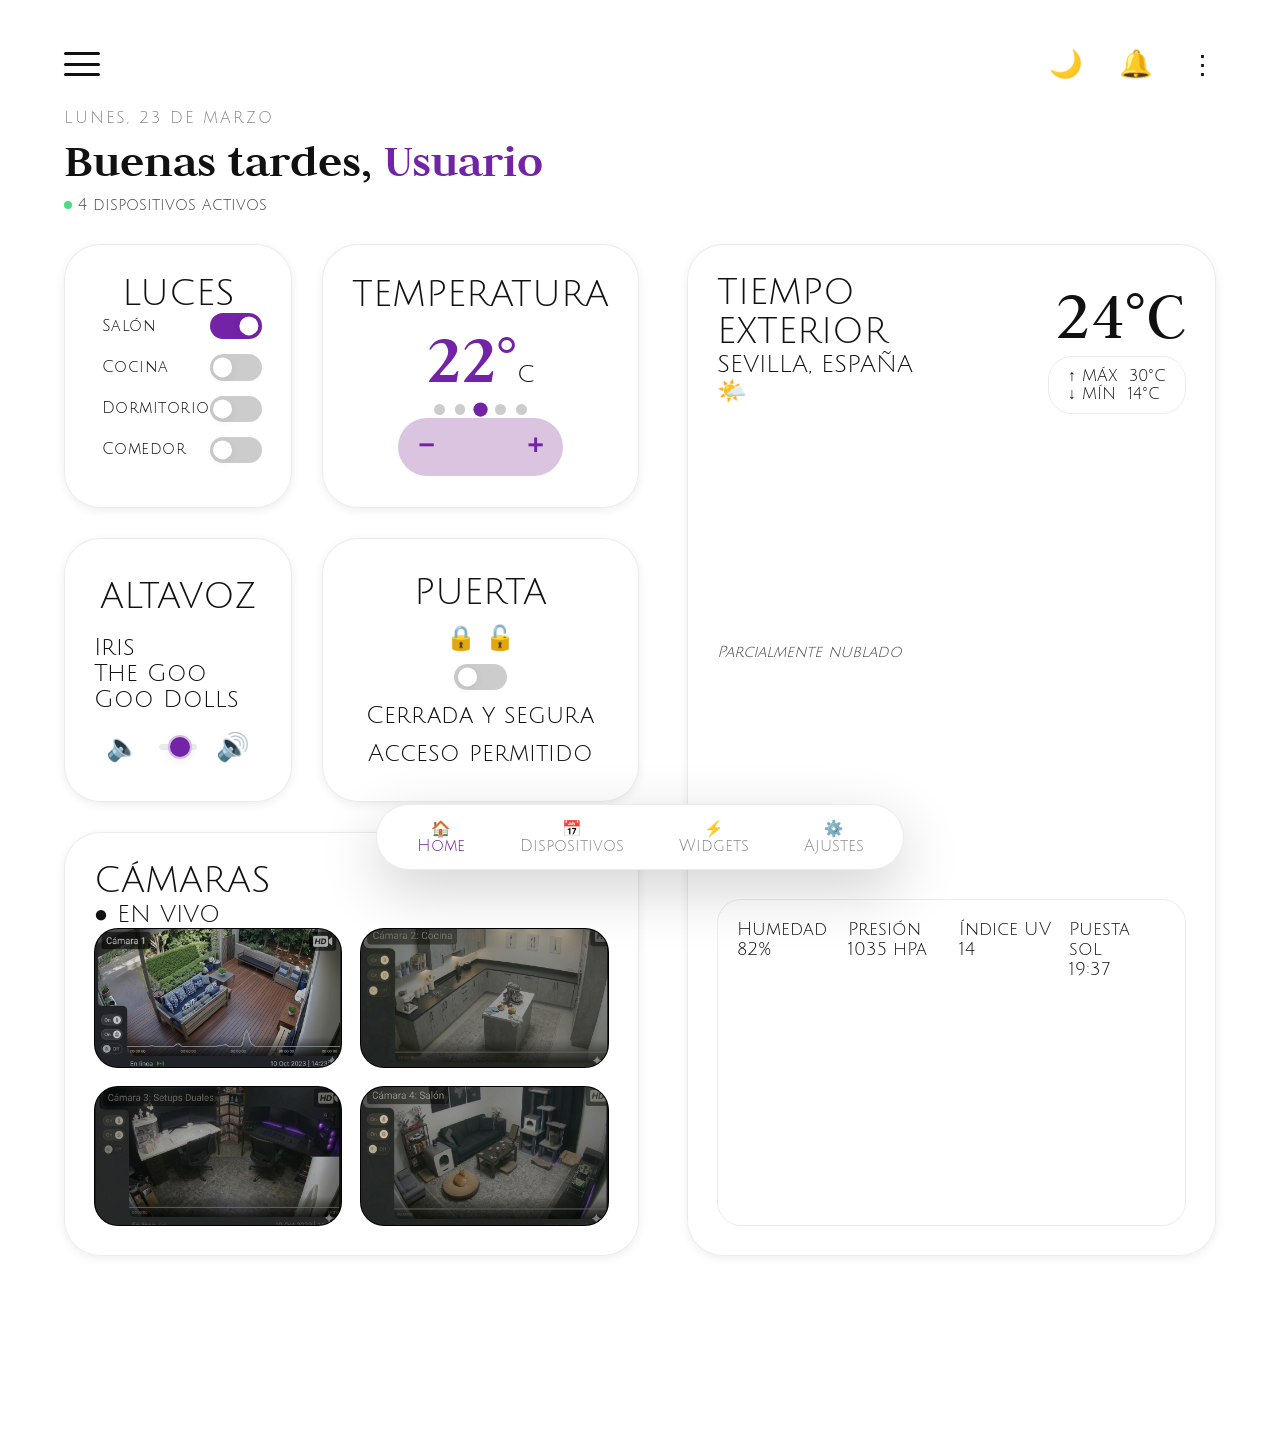
==== commit 283adaa1: "Corrección widget luces" ====
--- a/index.html
+++ b/index.html
@@ -68,7 +68,7 @@
             <div class="widget sub-widget">
                 <p class="titulo-w">LUCES</p>
                 <div class="fila-w">
-                    <div class="luz-label"><span class="luz-dot luz-on"></span>Salón</div>
+                    <div class="luz-label"><span class="luz-dot"></span>Salón</div>
                     <label class="interruptor"><input type="checkbox" checked><div class="deslizador"></div></label>
                 </div>
                 <div class="fila-w">
--- a/styles.css
+++ b/styles.css
@@ -311,50 +311,70 @@
     aspect-ratio: 1/1;
     padding: 1.2rem;
 }
-.luz-label{
-    font-size: var(--letra-media);
-}
-.interruptor {
-    position: relative;
-    width: 2.4rem;
-    height: 1.2rem;
-    cursor: pointer;
-}
-
-.interruptor input {
-    opacity: 0;
-    width: 0;
-    height: 0;
+/* --- CONTENEDOR DE CADA FILA (Alineación Extrema) --- */
+.fila-w { 
+    display: flex; 
+    justify-content: space-between; /* Texto a la izquierda, botón a la derecha */
+    align-items: center; 
+    width: 100%; 
+    margin-bottom: 0.6rem; /* Espacio entre Salón, Cocina, etc. */
+}
+
+/* --- TEXTO A LA IZQUIERDA --- */
+.luz-label { 
+    display: flex; 
+    align-items: center; 
+    gap: 0.5em; 
+    font-size: var(--letra-extra-pequena);
+    color: var(--color-texto);
+    letter-spacing: 0.5px;
+}
+
+/* --- DESLIZADOR A LA DERECHA --- */
+.interruptor { 
+    position: relative; 
+    width: 2.2rem; /* Tamaño fijo para que no se deforme */
+    height: 1.1rem; 
+    cursor: pointer; 
+    flex-shrink: 0; /* Evita que el botón se aplaste si el texto es largo */
+}
+
+.interruptor input { 
+    opacity: 0; 
+    width: 0; 
+    height: 0; 
+    position: absolute; 
+}
+
+.deslizador {
+    position: absolute; 
+    inset: 0;
+    background: var(--color-toggle-off);
+    border-radius: var(--radio-circular);
+    transition: background var(--tiempo-normal);
+}
+
+.deslizador::before {
+    content: ''; 
     position: absolute;
-}
-
-.deslizador {
-    position: absolute;
-    inset: 0;
-    background: var(--color-texto-muted);
-    border-radius: var(--radio-circular);
-    transition: var(--tiempo-normal);
-}
-
-.deslizador::before {
-    content: '';
-    position: absolute;
-    width: 0.9rem;
-    height: 0.9rem;
-    left: 0.15rem;
+    width: 0.8rem; 
+    height: 0.8rem;
+    left: 0.15rem; 
     top: 50%;
     transform: translateY(-50%);
     background: white;
     border-radius: 50%;
-    transition: var(--tiempo-normal);
-}
-
-input:checked+.deslizador {
-    background: var(--color-circulo-oscuro);
-}
-
-input:checked+.deslizador::before {
-    transform: translateY(-50%) translateX(1.2rem);
+    box-shadow: var(--sombra-suave);
+    transition: transform var(--tiempo-normal);
+}
+
+/* Colores según el estado y el tema */
+input:checked + .deslizador { 
+    background: var(--color-circulo); 
+}
+
+input:checked + .deslizador::before { 
+    transform: translateY(-50%) translateX(1.1rem);
 }
 
 /* Termostato */
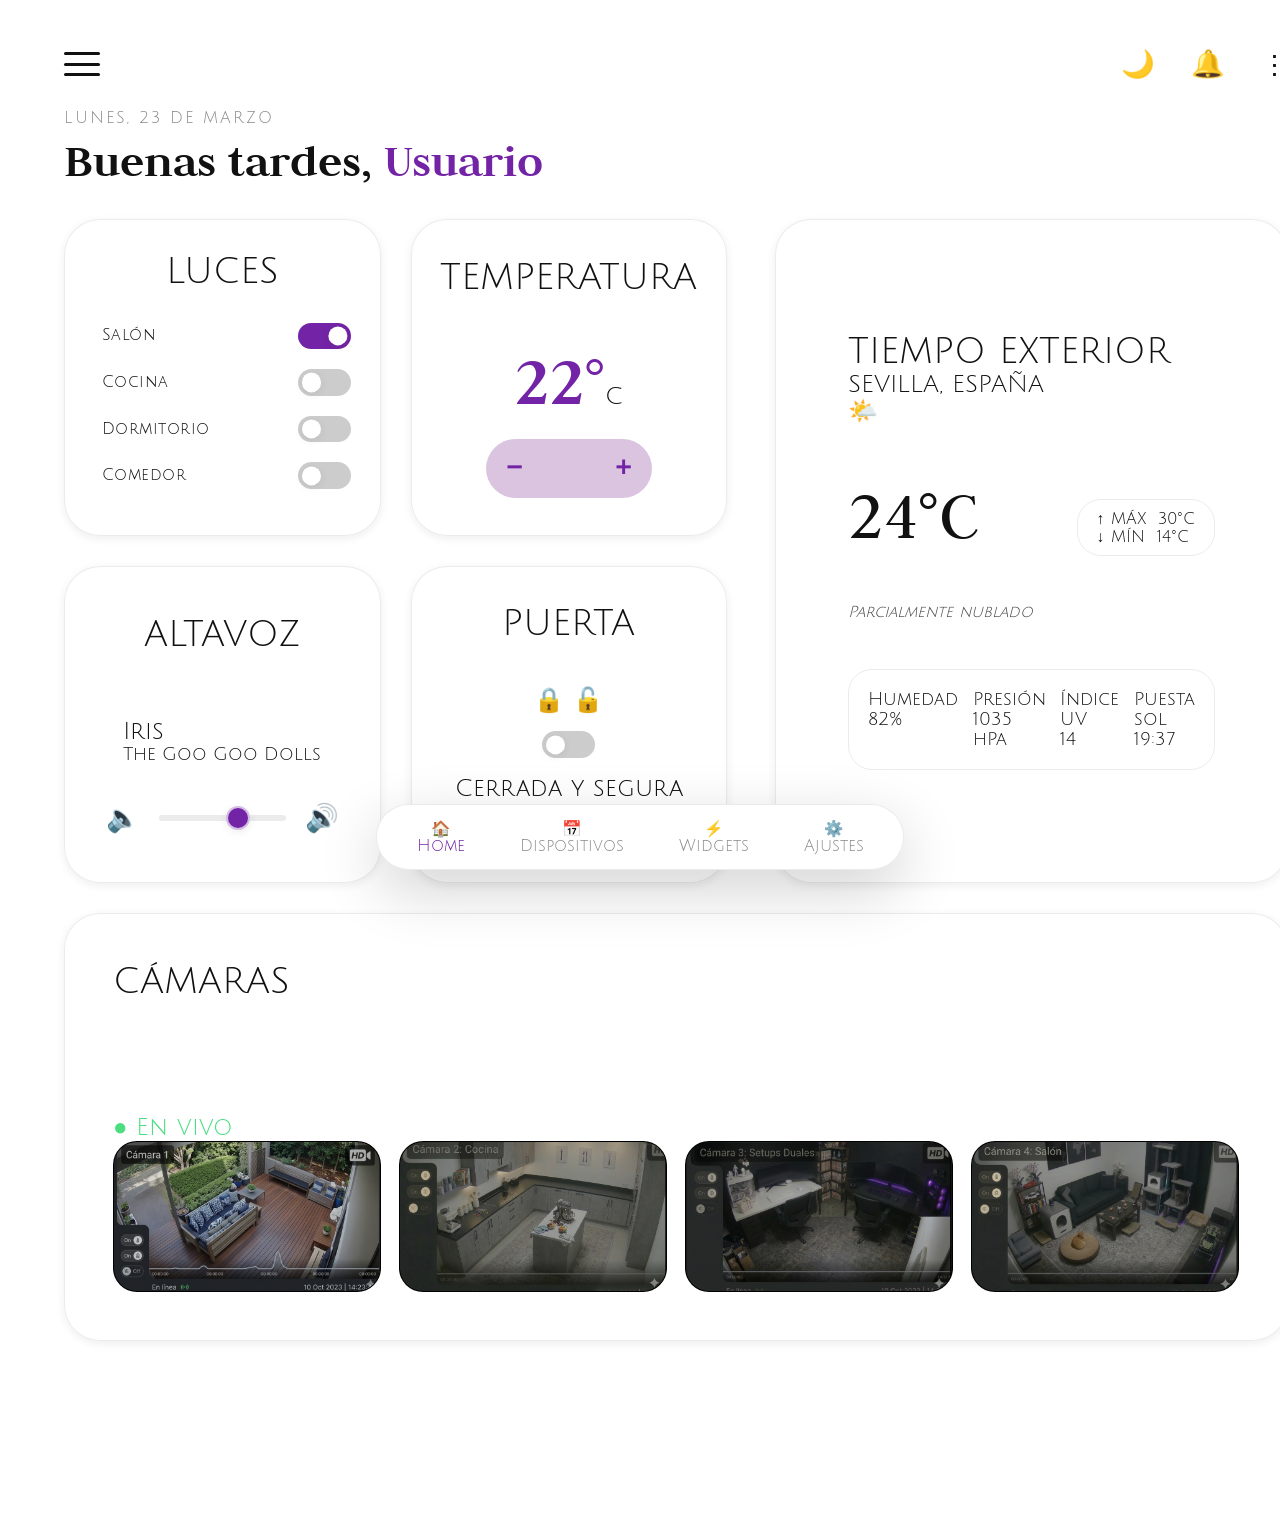
==== commit fe172ddf: "Corrección vista ordenador" ====
--- a/index.html
+++ b/index.html
@@ -33,7 +33,6 @@
         <section class="saludo">
             <p class="saludo-fecha">Lunes, 23 de marzo</p>
             <h1>Buenas tardes, <span class="saludo-nombre">Usuario</span></h1>
-            <p class="saludo-dispositivos"><span class="punto"></span>4 dispositivos activos</p>
         </section>
 
         <!-- CLIMA -->
@@ -86,7 +85,7 @@
             </div>
 
             <!-- TERMOSTATO -->
-            <div class="widget sub-widget termostato">
+            <div class="widget sub-widget">
                 <p class="titulo-w">TEMPERATURA</p>
 
                 <input type="radio" name="temp" id="t1" class="temp-radio">
@@ -102,20 +101,11 @@
                     <span class="temp-num n3">22°</span>
                     <span class="temp-num n4">24°</span>
                     <span class="temp-num n5">26°</span>
-                    <span class="temp-unit">C</span>
-                </div>
-
-                <!-- Puntitos indicadores -->
-                <div class="temp-dots">
-                    <label for="t1" class="temp-dot"></label>
-                    <label for="t2" class="temp-dot"></label>
-                    <label for="t3" class="temp-dot"></label>
-                    <label for="t4" class="temp-dot"></label>
-                    <label for="t5" class="temp-dot"></label>
+                    <span>C</span>
                 </div>
 
                 <div class="control-botones">
-                    <!-- Botón menos: cada radio "activa" su propio label de bajar -->
+                    <!-- Botón menos-->
                     <label for="t1" class="btn-adj btn-menos b-t2">-</label>
                     <label for="t2" class="btn-adj btn-menos b-t3">-</label>
                     <label for="t3" class="btn-adj btn-menos b-t4">-</label>
@@ -130,12 +120,12 @@
                 </div>
             </div>
 
-            <!-- ALTAVOZ -->
+            <!-- Widget Altavoz-->
             <div class="widget sub-widget altavoz-widget">
                 <p class="titulo-w">ALTAVOZ</p>
                 <div class="altavoz-info">
                     <p class="altavoz-cancion">Iris</p>
-                    <p class="altavoz-cancion">The Goo Goo Dolls</p>
+                    <p class="altavoz-autor">The Goo Goo Dolls</p>
                 </div>
                 <div class="altavoz-volumen">
                     <span class="vol-label">🔈</span>
@@ -146,7 +136,7 @@
                 </div>
             </div>
 
-            <!-- PUERTA -->
+            <!--Widget puerta-->
             <div class="widget sub-widget puerta-widget">
                 <p class="titulo-w">PUERTA</p>
                 <div class="puerta-icono">
@@ -163,11 +153,11 @@
 
         </div>
 
-        <!-- CÁMARAS -->
+        <!--Widget cámaras-->
         <section class="widget seccion-camaras">
             <div class="camaras-header">
                 <p class="titulo-w">CÁMARAS</p>
-                <span class="enVivo">● EN VIVO</span>
+                <span class="enVivo" style="color:#4ade80;">● En vivo</span>
             </div>
             <div class="rejilla-camaras">
                 <div class="cam hueco-img">
--- a/styles.css
+++ b/styles.css
@@ -6,7 +6,6 @@
     --morado-oscuro: #7323A6;
     --negro-oscuro: #111;
     --negro-claro: #1E1E1E;
-    --verde-exito: #4ade80;
 
     /* Colores modo claro */
     --color-fondo-pagina: var(--blanco-oscuro);
@@ -210,25 +209,6 @@
     margin-top: 0.3rem;
 }
 
-.punto {
-    display: inline-block;
-    width: 0.5em;
-    height: 0.5em;
-    background: var(--verde-exito);
-    border-radius: var(--radio-circular);
-    animation: pulso 2s infinite;
-}
-
-@keyframes pulso {
-    0%,
-    100% {
-        opacity: 1;
-    }
-    50% {
-        opacity: 0.3;
-    }
-}
-
 .widget {
     background: var(--color-superficie);
     border: 1px solid var(--color-borde);
@@ -246,7 +226,7 @@
     display: grid;
     grid-template-columns: 1fr 1fr;
     grid-template-areas: "cab principal" "cielo principal" "detalles detalles";
-    gap: 0.5rem 1rem;
+    gap: 0.5rem 0.5rem;
 }
 
 .clima-cabecera {
@@ -404,30 +384,6 @@
     display: block;
 }
 
-.temp-dots {
-    display: flex;
-    gap: 0.4em;
-    justify-content: center;
-}
-
-.temp-dot {
-    width: 0.45em;
-    height: 0.45em;
-    border-radius: var(--radio-circular);
-    background: var(--color-toggle-off);
-    cursor: pointer;
-    transition: var(--tiempo-rapido);
-}
-
-#t1:checked~.temp-dots label:nth-child(1),
-#t2:checked~.temp-dots label:nth-child(2),
-#t3:checked~.temp-dots label:nth-child(3),
-#t4:checked~.temp-dots label:nth-child(4),
-#t5:checked~.temp-dots label:nth-child(5) {
-    background: var(--color-circulo);
-    transform: scale(1.3);
-}
-
 .control-botones {
     background: var(--color-circulo-claro);
     padding: 0.4rem 0.8rem;
@@ -479,7 +435,9 @@
     width: 100%; 
     padding: 0 0.5rem; /* Un poco de aire a los lados */
 }
-
+.altavoz-autor{
+    font-size: var(--letra-pequena);
+}
 /* El carril donde va el input */
 .vol-track { 
     flex: 1; /* Esto es la clave: hace que la barra ocupe todo el centro */
@@ -608,43 +566,46 @@
     }
 }
 
-/* Tamaño ordenador */
+/* Vista ordenador */
 @media (min-width: 64rem) {
-    .contenedor-principal {
+  .contenedor-principal {
         display: grid;
         grid-template-columns: 1fr 1fr;
-        grid-template-areas: "header header" "saludo saludo" "widgets tiempo" "camaras tiempo";
+        grid-template-areas: "header header" "saludo saludo" "widgets tiempo" "camaras camaras";
         column-gap: 2rem;
-    }
-
+        align-items: start;
+    }
+    .titulo-w {
+        grid-area: auto;
+        margin-bottom:10%;
+        font-size: var(--letra-grande);
+    }
     .cabecera {
         grid-area: header;
     }
-
-    .saludo {
+     .saludo {
         grid-area: saludo;
     }
-
-    .rejilla-controles {
-        grid-area: widgets;
-    }
-
+    .tarjeta-clima {
+        grid-area: tiempo;
+        height: 100%; 
+        display: flex;
+        flex-direction: column;
+        justify-content: center;
+        gap: 2rem;
+        padding: 3rem;
+    }
+    .clima-principal {
+        flex-direction: row;
+        justify-content: space-between;
+    }
     .seccion-camaras {
         grid-area: camaras;
-    }
-
-    .tarjeta-clima {
-        grid-area: tiempo;
-        height: 100%;
-        justify-content: space-between;
-    }
-
-    .rejilla-camaras {
-        grid-template-columns: repeat(2, 1fr);
-    }
-
-    .sub-widget {
-        aspect-ratio: unset;
-        min-height: 11rem;
+        width: 100%; 
+        height: min-content;
+        align-self: start;
+        padding: 2rem;
+        display: flex;
+        flex-direction: column;
     }
 }
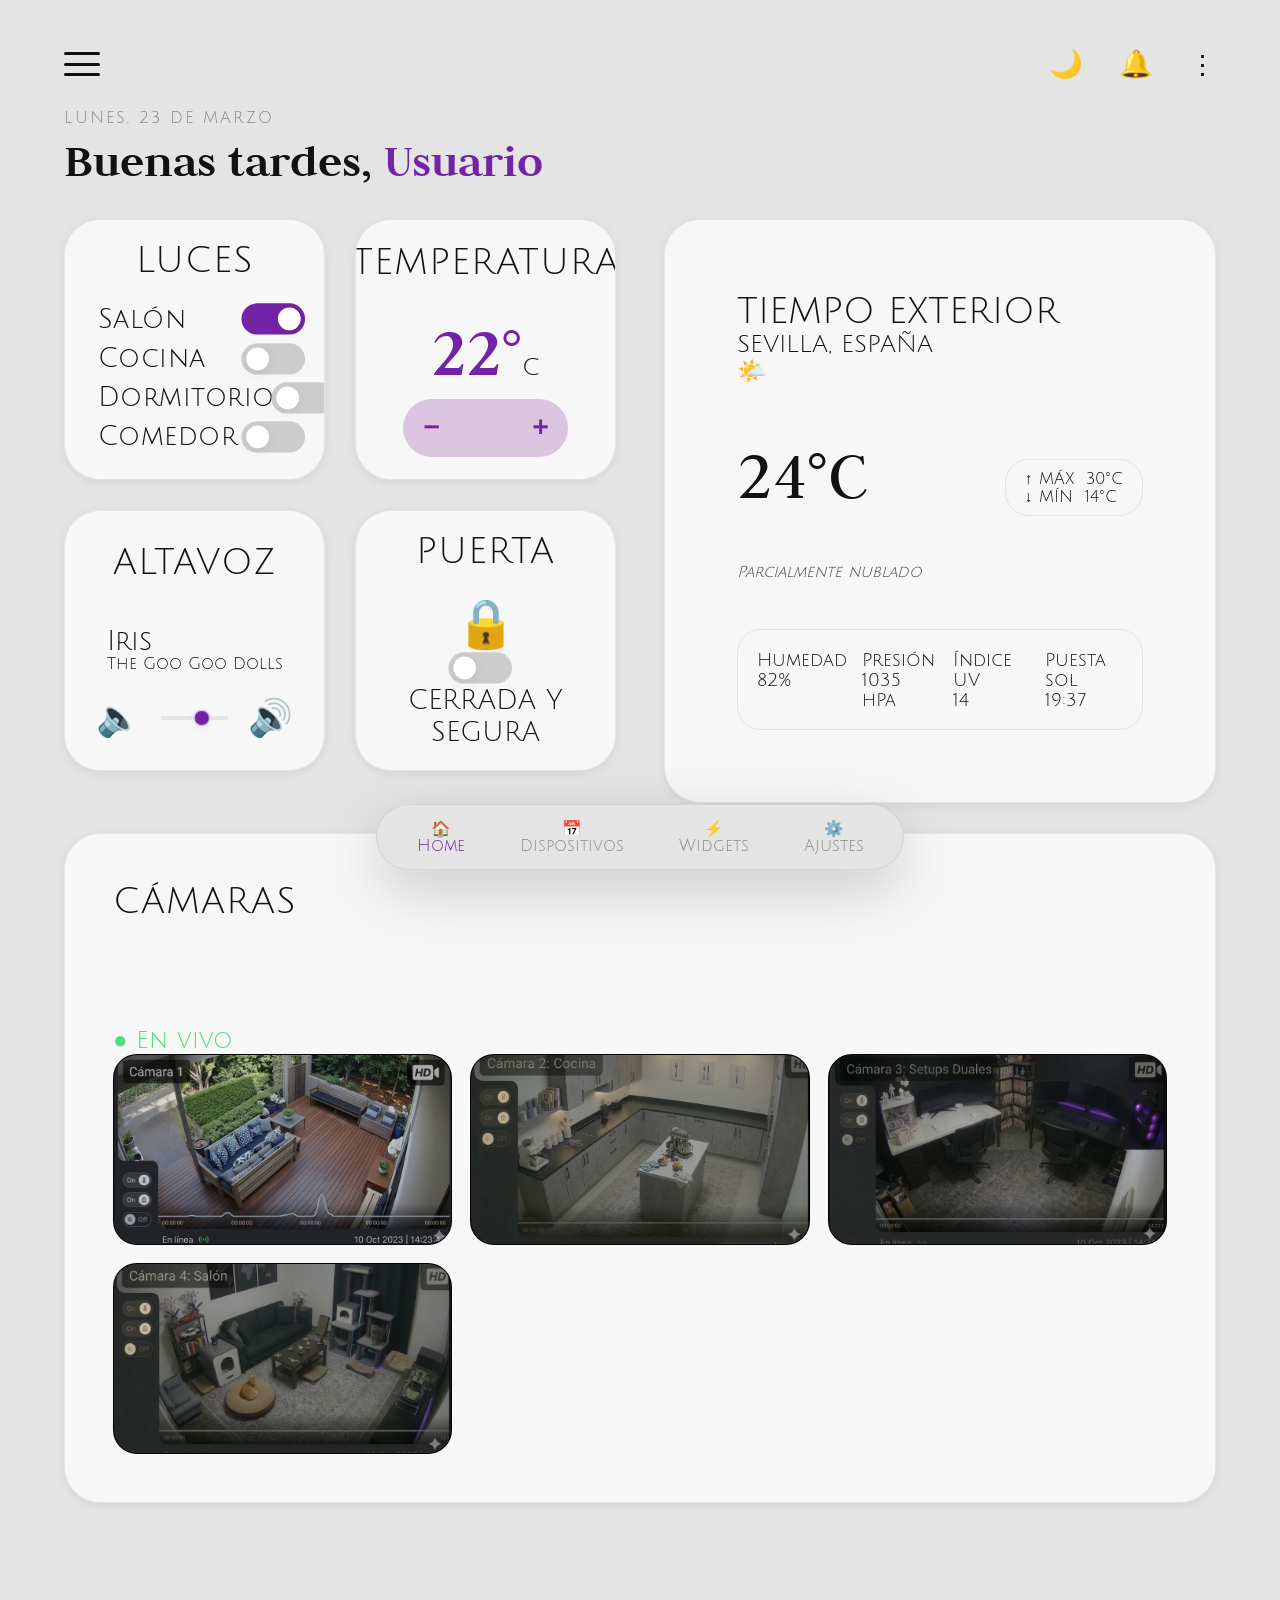
==== commit 1ef13bec: "Corrección html definitiva" ====
--- a/index.html
+++ b/index.html
@@ -9,9 +9,8 @@
 </head>
 <body>
 
-    <!-- Checkbox oculto que controla el tema oscuro/claro sin JS -->
+    <!-- Checkbox oculto que controla el tema oscuro/claro-->
     <input type="checkbox" id="tema-toggle" class="tema-input">
-
     <main class="contenedor-principal">
 
         <header class="cabecera">
@@ -35,7 +34,7 @@
             <h1>Buenas tardes, <span class="saludo-nombre">Usuario</span></h1>
         </section>
 
-        <!-- CLIMA -->
+        <!--Widget clima-->
         <div class="widget tarjeta-clima">
             <div class="clima-cabecera">
                 <div>
@@ -60,10 +59,8 @@
             </div>
         </div>
 
-        <!-- REJILLA CONTROLES -->
         <div class="rejilla-controles">
-
-            <!-- LUCES -->
+            <!--Widget luces-->
             <div class="widget sub-widget">
                 <p class="titulo-w">LUCES</p>
                 <div class="fila-w">
@@ -84,17 +81,15 @@
                 </div>
             </div>
 
-            <!-- TERMOSTATO -->
+            <!--Widget termostato-->
             <div class="widget sub-widget">
                 <p class="titulo-w">TEMPERATURA</p>
-
                 <input type="radio" name="temp" id="t1" class="temp-radio">
                 <input type="radio" name="temp" id="t2" class="temp-radio">
                 <input type="radio" name="temp" id="t3" class="temp-radio" checked>
                 <input type="radio" name="temp" id="t4" class="temp-radio">
                 <input type="radio" name="temp" id="t5" class="temp-radio">
-
-                <!-- Número que se muestra según el radio activo -->
+                
                 <div class="temp-display">
                     <span class="temp-num n1">18°</span>
                     <span class="temp-num n2">20°</span>
--- a/styles.css
+++ b/styles.css
@@ -1,6 +1,6 @@
 :root {
     /* Colores base*/
-    --blanco-claro: #FFF;
+    --blanco-claro: #e4e4e4;
     --blanco-oscuro: #E3E3E3;
     --morado-claro: #a259d4;
     --morado-oscuro: #7323A6;
@@ -26,10 +26,8 @@
     --radio-grande: 1.5rem;
     --radio-medio: 1rem;
     --radio-pequeno: 0.5rem;
-
     --sombra-suave: 0 0.1rem 0.4rem rgba(0, 0, 0, 0.07);
     --sombra-fuerte: 0 0.8rem 2.5rem rgba(0, 0, 0, 0.18);
-
     --tiempo-rapido: 0.15s ease;
     --tiempo-normal: 0.3s ease;
     --tiempo-rebote: 0.4s cubic-bezier(0.175, 0.885, 0.32, 1.275);
@@ -180,7 +178,6 @@
     }
 }
 
-/* Zona saludo */
 .saludo-fecha {
     font-size: var(--letra-extra-pequena);
     color: var(--color-texto-muted);
@@ -228,7 +225,6 @@
     grid-template-areas: "cab principal" "cielo principal" "detalles detalles";
     gap: 0.5rem 0.5rem;
 }
-
 .clima-cabecera {
     grid-area: cab;
 }
@@ -276,11 +272,11 @@
     font-size: var(--letra-extra-pequena);
 }
 
-/* Widgets menores */
 .rejilla-controles {
     display: grid;
     grid-template-columns: 2fr 2fr;
-    gap: 1rem;
+    gap: 0.8rem;
+    width: 100%;
 }
 
 .sub-widget {
@@ -289,38 +285,48 @@
     align-items: center;
     justify-content: space-around;
     aspect-ratio: 1/1;
-    padding: 1.2rem;
-}
-/* --- CONTENEDOR DE CADA FILA (Alineación Extrema) --- */
+    padding: 0.8rem;
+    min-width: 0;
+    overflow: hidden;
+}
+.titulo-w {
+    font-size: var(--letra-extra-pequena);
+    margin-bottom: 0.2rem;
+    letter-spacing: 1px;
+}
+
 .fila-w { 
     display: flex; 
-    justify-content: space-between; /* Texto a la izquierda, botón a la derecha */
+    justify-content: space-between;
     align-items: center; 
     width: 100%; 
-    margin-bottom: 0.6rem; /* Espacio entre Salón, Cocina, etc. */
-}
-
-/* --- TEXTO A LA IZQUIERDA --- */
+    margin-bottom: 0.3rem;
+    gap:0.3rem;
+}
+
 .luz-label { 
     display: flex; 
     align-items: center; 
+    font-size: 0.6rem;
     gap: 0.5em; 
-    font-size: var(--letra-extra-pequena);
+    font-size: var(--letra-micro);
     color: var(--color-texto);
     letter-spacing: 0.5px;
 }
 
-/* --- DESLIZADOR A LA DERECHA --- */
 .interruptor { 
+    transform: scale(0.7);
+    transform-origin: right;
     position: relative; 
-    width: 2.2rem; /* Tamaño fijo para que no se deforme */
+    width: 2.2rem; 
     height: 1.1rem; 
     cursor: pointer; 
-    flex-shrink: 0; /* Evita que el botón se aplaste si el texto es largo */
+    flex-shrink: 0;
 }
 
 .interruptor input { 
     opacity: 0; 
+    transform: scale(0.8);
     width: 0; 
     height: 0; 
     position: absolute; 
@@ -348,7 +354,6 @@
     transition: transform var(--tiempo-normal);
 }
 
-/* Colores según el estado y el tema */
 input:checked + .deslizador { 
     background: var(--color-circulo); 
 }
@@ -357,7 +362,7 @@
     transform: translateY(-50%) translateX(1.1rem);
 }
 
-/* Termostato */
+/*Widget temperatura*/
 .temp-radio {
     display: none;
 }
@@ -426,36 +431,38 @@
     order: 3;
 }
 
-/* Altavoz y Puerta */
+/* Widget altavoz */
 .altavoz-volumen { 
     display: flex; 
-    flex-direction: row; /* Asegura que sea horizontal */
+    flex-direction: row;
     align-items: center; 
-    gap: 0.8rem; /* Espacio entre emojis y barra */
+    gap: 0.2rem;
     width: 100%; 
-    padding: 0 0.5rem; /* Un poco de aire a los lados */
+    padding: 0 0.5rem;
+}
+.altavoz-cancion{
+    font-size: var(--letra-extra-pequena);
 }
 .altavoz-autor{
-    font-size: var(--letra-pequena);
-}
-/* El carril donde va el input */
+    font-size: var(--letra-micro);
+}
+
 .vol-track { 
-    flex: 1; /* Esto es la clave: hace que la barra ocupe todo el centro */
+    flex: 3;
     display: flex;
     align-items: center;
 }
 
 .vol-slider {
-    -webkit-appearance: none; /* Quita el estilo por defecto */
+    -webkit-appearance: none;
     appearance: none;
     width: 100%;
     height: 0.25rem;
     background: var(--color-borde);
     border-radius: var(--radio-circular);
     outline: none;
-}
-
-/* Estilo del botón (círculo) */
+    transform: scale(0.7);
+}
 .vol-slider::-webkit-slider-thumb {
     -webkit-appearance: none;
     appearance: none;
@@ -464,26 +471,45 @@
     background: var(--color-circulo);
     border-radius: 50%;
     cursor: pointer;
-    border: 2px solid var(--color-superficie); /* Le da un toque más limpio */
+    border: 2px solid var(--color-superficie);
     box-shadow: var(--sombra-suave);
 }
 
-/* Iconos de los lados */
+/* Emojis altavoz */
 .vol-label { 
-    font-size: var(--letra-media); 
-    flex-shrink: 0; /* Evita que los emojis se aplasten */
-}
-.puerta-widget:has(.puerta-check:checked) .puerta-cerrada-ico {
+    font-size: var(--letra-pequena); 
+}
+
+/* Widget puerta */
+.puerta-abierta-ico, 
+.puerta-txt--abierta {
     display: none;
 }
-
-.puerta-widget:has(.puerta-check:checked) .puerta-abierta-ico {
-    display: block;
-}
-
+.puerta-cerrada-ico, 
+.puerta-txt--cerrada {
+    display: block;
+}
+/* Puerta cerrada */
+.puerta-widget:has(.puerta-check:checked) .puerta-cerrada-ico,
+.puerta-widget:has(.puerta-check:checked) .puerta-txt--cerrada {
+    display: none;
+}
+/* Puerta cerrada */
+.puerta-widget:has(.puerta-check:checked) .puerta-abierta-ico,
 .puerta-widget:has(.puerta-check:checked) .puerta-txt--abierta {
     display: block;
+}
+
+.puerta-txt--abierta {
     color: var(--color-circulo);
+    font-weight: bold;
+}
+
+.puerta-txt {
+    font-size: 0.65rem; /* Tamaño móvil para que no desborde */
+    text-align: center;
+    line-height: 1.2;
+    text-transform: uppercase;
 }
 
 /* Cámaras */
@@ -547,20 +573,42 @@
 }
 
 /* Tamaño tablet */
-@media (min-width: 48rem) {
+@media (min-width: 40rem) {
     .contenedor-principal {
         padding: 2rem 5% 8rem;
     }
-
     .saludo h1 {
         font-size: var(--letra-extra-grande);
     }
-
     .rejilla-controles {
         grid-template-columns: 1fr 1fr;
         gap: 1.25rem;
     }
-
+    .titulo-w{
+        font-size: var(--letra-grande);
+    }
+    .luz-label{
+        font-size: var(--letra-pequena);
+    }
+    .altavoz-cancion{
+        font-size: var(--letra-media);
+    }
+    .altavoz-autor{
+        font-size: var(--letra-extra-pequena);
+    }
+    .puerta-txt{
+        font-size: var(--letra-pequena);
+    }
+    .puerta-icono{
+        font-size: var(--letra-extra-grande);
+    }
+    .vol-label{
+        font-size: var(--letra-grande);
+    }
+    .interruptor {
+        transform: scale(1.2);
+        transform-origin: right;
+    }
     .clima-detalles-grid {
         grid-template-columns: repeat(4, 1fr);
     }
@@ -595,6 +643,28 @@
         gap: 2rem;
         padding: 3rem;
     }
+    .luz-label{
+        font-size: var(--letra-media);
+    }
+    .altavoz-cancion{
+        font-size: var(--letra-media);
+    }
+    .altavoz-autor{
+        font-size: var(--letra-extra-pequena);
+    }
+    .puerta-txt{
+        font-size: var(--letra-media);
+    }
+    .puerta-icono{
+        font-size: var(--letra-extra-grande);
+    }
+    .vol-label{
+        font-size: var(--letra-grande);
+    }
+    .interruptor {
+        transform: scale(1.2);
+        transform-origin: right;
+    }
     .clima-principal {
         flex-direction: row;
         justify-content: space-between;
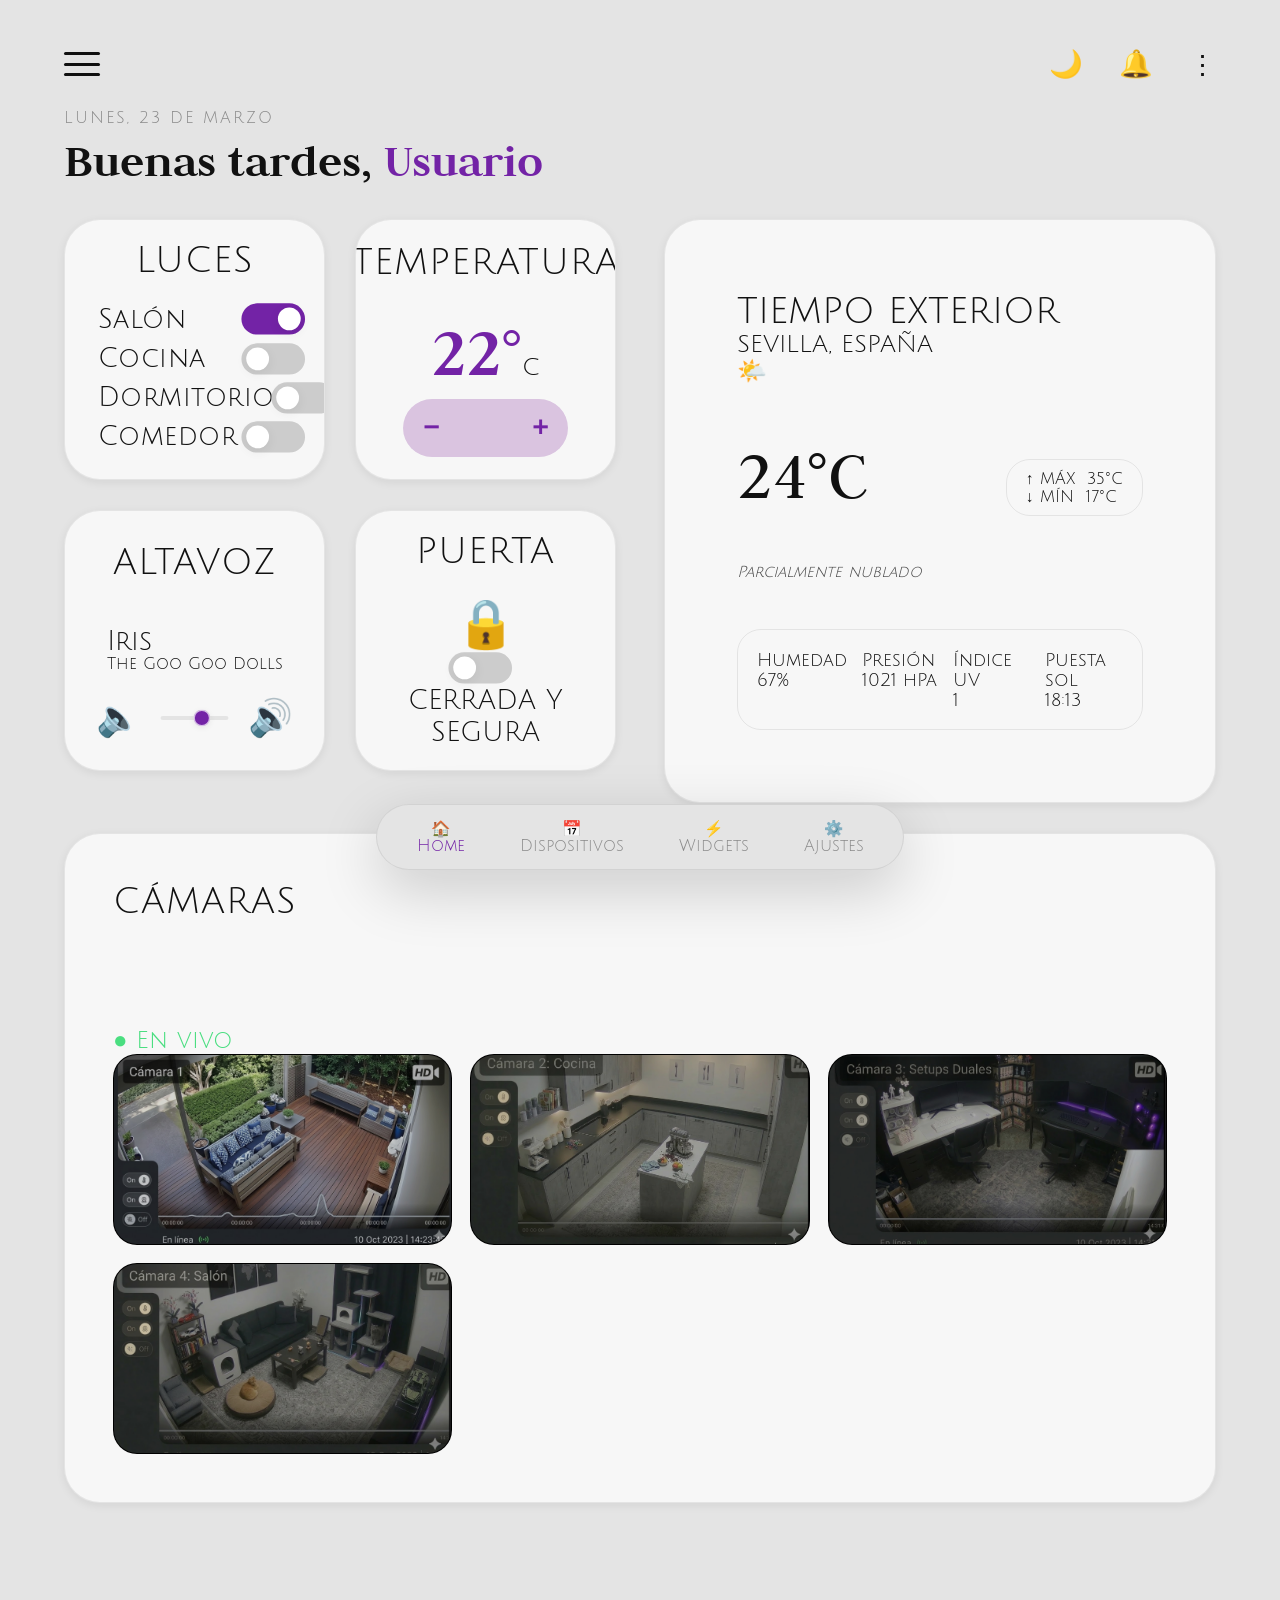
==== commit b61af4f3: "Corrección html definitiva ahora si" ====
--- a/index.html
+++ b/index.html
@@ -46,16 +46,16 @@
             <div class="clima-principal">
                 <div class="temp-grande">24°C</div>
                 <div class="max-min-caja">
-                    <p>↑ MÁX &nbsp;30°C</p>
-                    <p>↓ MÍN &nbsp;14°C</p>
+                    <p>↑ MÁX &nbsp;35°C</p>
+                    <p>↓ MÍN &nbsp;17°C</p>
                 </div>
             </div>
             <p class="estado-cielo">Parcialmente nublado</p>
             <div class="clima-detalles-grid">
-                <div class="dato"><p>Humedad</p><span>82%</span></div>
-                <div class="dato"><p>Presión</p><span>1035 hPa</span></div>
-                <div class="dato"><p>Índice UV</p><span>14</span></div>
-                <div class="dato"><p>Puesta sol</p><span>19:37</span></div>
+                <div class="dato"><p>Humedad</p><span>67%</span></div>
+                <div class="dato"><p>Presión</p><span>1021 hPa</span></div>
+                <div class="dato"><p>Índice UV</p><span>1</span></div>
+                <div class="dato"><p>Puesta sol</p><span>18:13</span></div>
             </div>
         </div>
 
@@ -89,7 +89,7 @@
                 <input type="radio" name="temp" id="t3" class="temp-radio" checked>
                 <input type="radio" name="temp" id="t4" class="temp-radio">
                 <input type="radio" name="temp" id="t5" class="temp-radio">
-                
+
                 <div class="temp-display">
                     <span class="temp-num n1">18°</span>
                     <span class="temp-num n2">20°</span>
